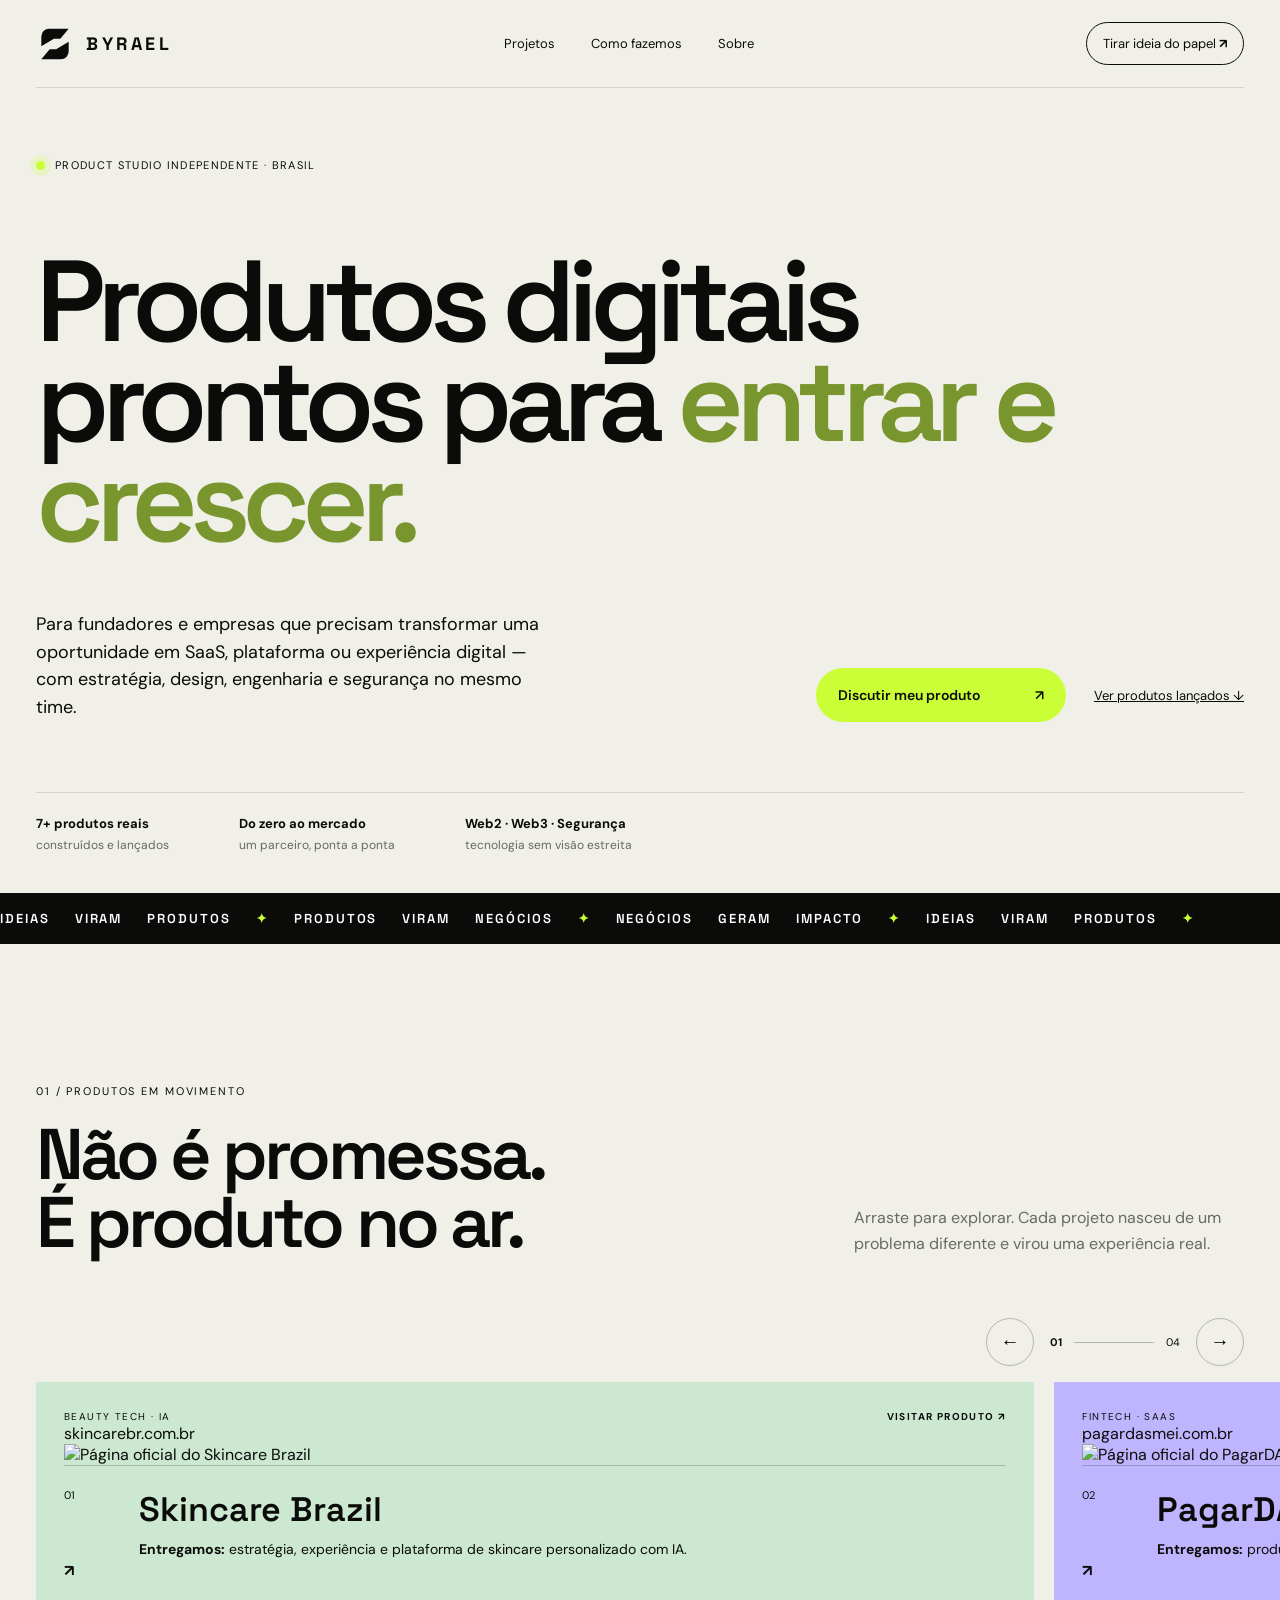
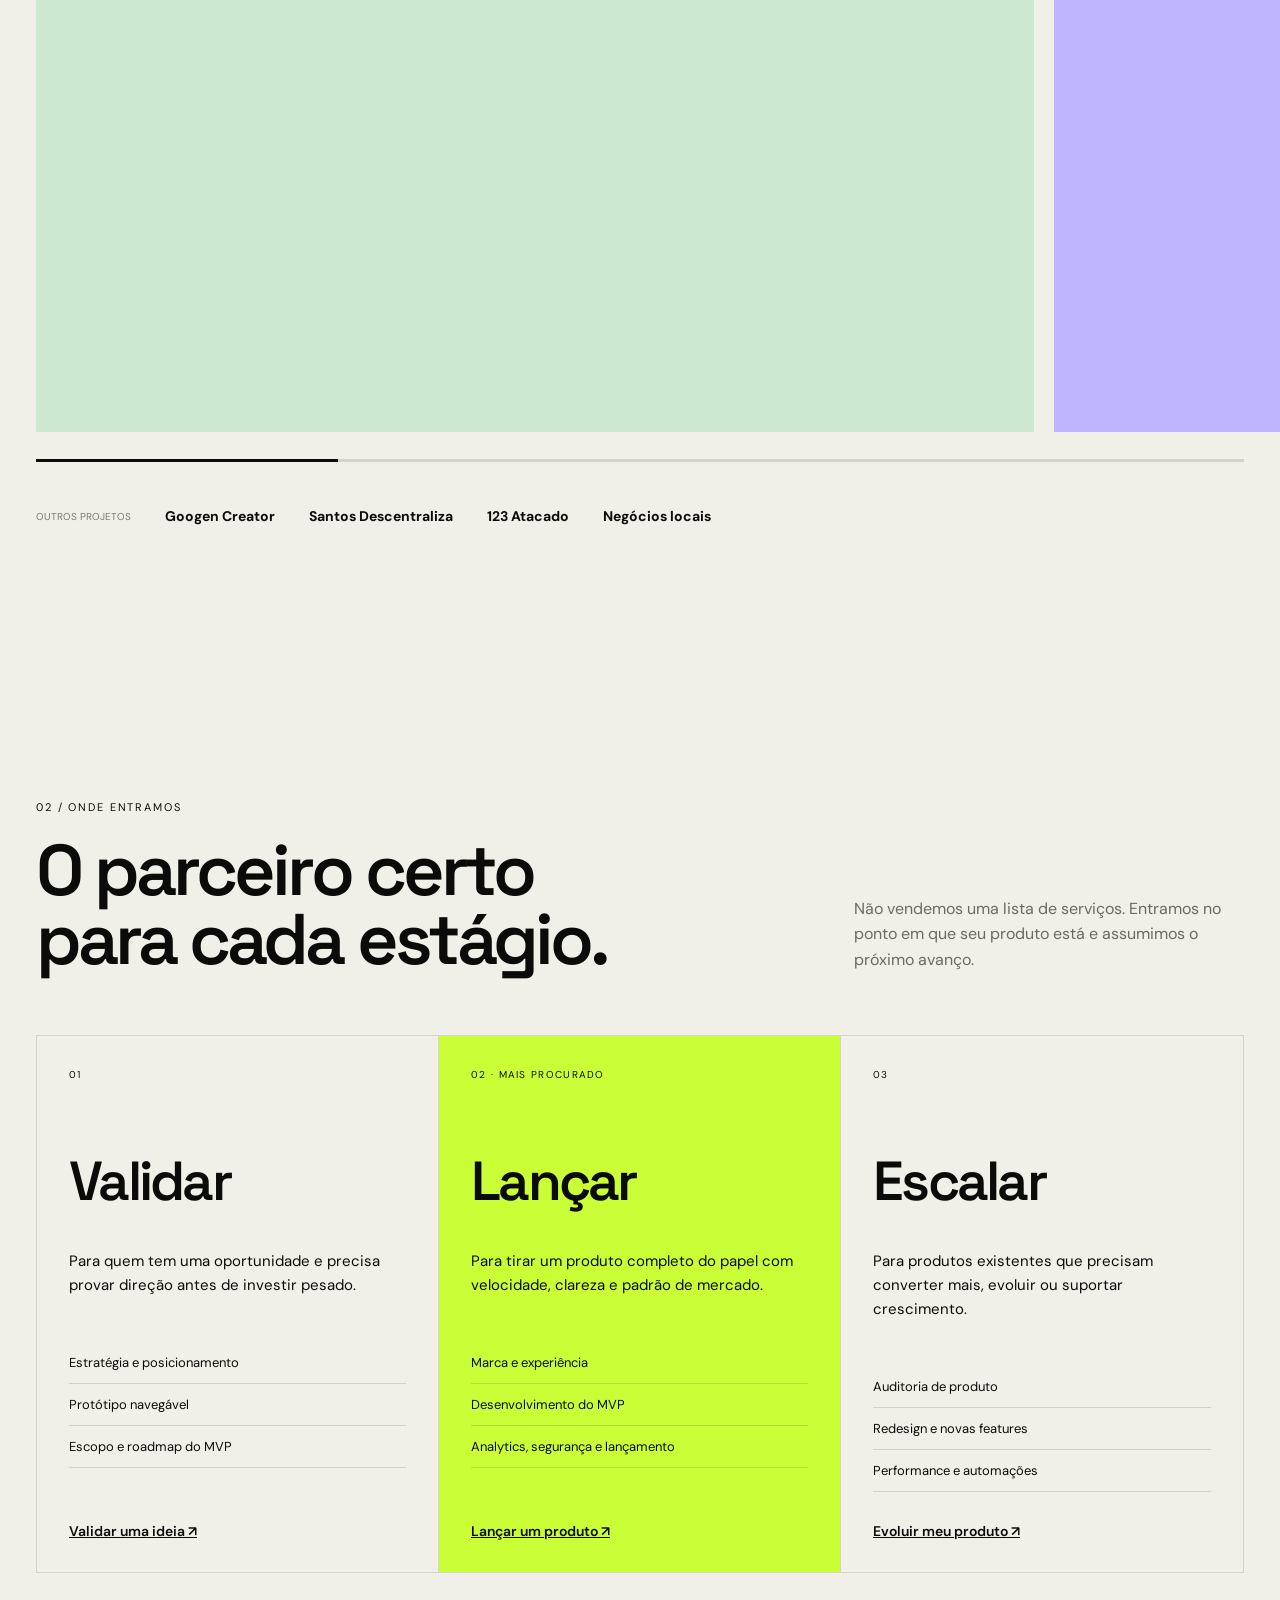
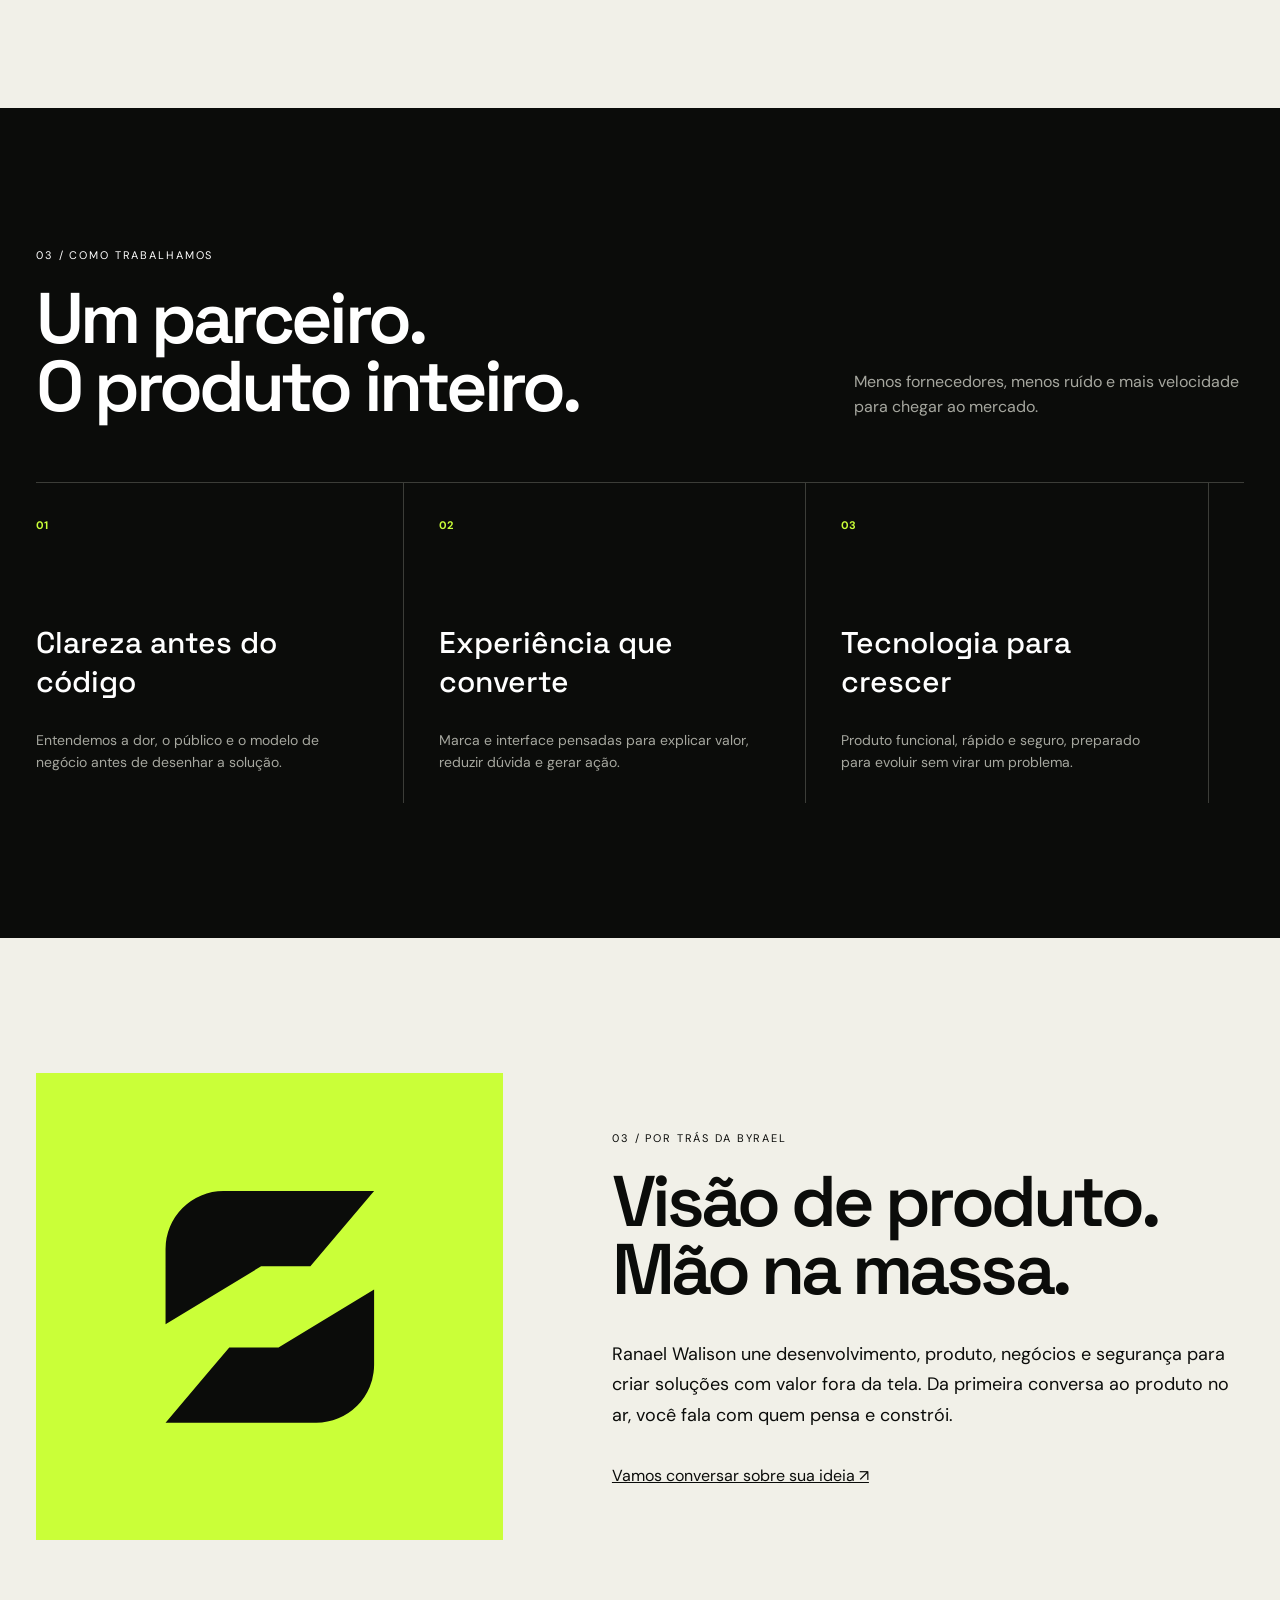
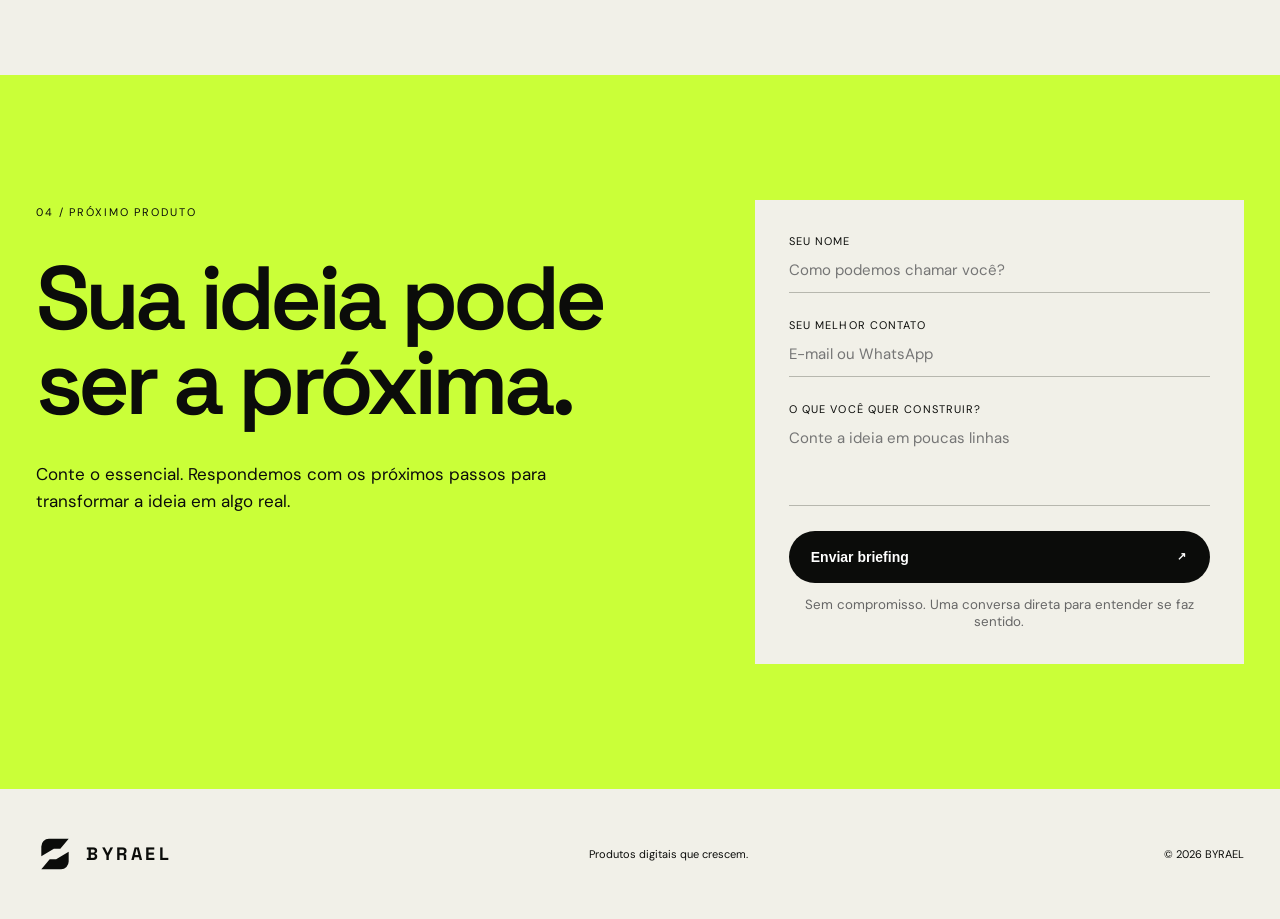
==== index.html @ 0fb31372 "Use real product visuals in index.html" ====
<!doctype html><html lang="pt-BR"><head><meta charset="utf-8"><meta name="viewport" content="width=device-width,initial-scale=1"><meta name="description" content="BYRAEL transforma ideias em SaaS, plataformas e produtos digitais seguros que crescem."><title>BYRAEL — Produtos digitais que crescem</title><link rel="preconnect" href="https://fonts.googleapis.com"><link rel="preconnect" href="https://fonts.gstatic.com" crossorigin><link href="https://fonts.googleapis.com/css2?family=DM+Sans:wght@400;500;600&family=Space+Grotesk:wght@500;600;700&display=swap" rel="stylesheet"><link rel="stylesheet" href="styles.css"></head><body>
<header class="nav shell"><a class="brand" href="#top" aria-label="BYRAEL, início"><svg viewBox="0 0 100 100"><path d="M14 56V30A20 20 0 0 1 34 10h52L64 36H47z"/><path d="M86 44v26a20 20 0 0 1-20 20H14l22-26h17z"/></svg><span>BYRAEL</span></a><nav><a href="#projetos">Projetos</a><a href="#processo">Como fazemos</a><a href="#sobre">Sobre</a></nav><a class="nav-cta" href="#contato">Tirar ideia do papel <b>↗</b></a><button class="menu" aria-label="Abrir menu">Menu</button></header>
<main id="top">
<section class="hero shell"><div class="status"><i></i> Product studio independente · Brasil</div><h1>Produtos digitais prontos para <em>entrar e crescer.</em></h1><div class="hero-bottom"><p>Para fundadores e empresas que precisam transformar uma oportunidade em SaaS, plataforma ou experiência digital — com estratégia, design, engenharia e segurança no mesmo time.</p><div class="hero-actions"><a class="button acid" href="#contato">Discutir meu produto <span>↗</span></a><a class="text-link" href="#projetos">Ver produtos lançados ↓</a></div></div><div class="proof"><span><b>7+ produtos reais</b> construídos e lançados</span><span><b>Do zero ao mercado</b> um parceiro, ponta a ponta</span><span><b>Web2 · Web3 · Segurança</b> tecnologia sem visão estreita</span></div></section>
<div class="ticker"><div>IDEIAS VIRAM PRODUTOS <b>✦</b> PRODUTOS VIRAM NEGÓCIOS <b>✦</b> NEGÓCIOS GERAM IMPACTO <b>✦</b> IDEIAS VIRAM PRODUTOS <b>✦</b></div></div>
<section id="projetos" class="projects section"><div class="shell section-head"><div><span>01 / Produtos em movimento</span><h2>Não é promessa.<br>É produto no ar.</h2></div><p>Arraste para explorar. Cada projeto nasceu de um problema diferente e virou uma experiência real.</p></div><div class="carousel-wrap"><div class="carousel-controls shell"><button class="prev" aria-label="Projeto anterior">←</button><div class="counter"><b>01</b><i></i><span>04</span></div><button class="next" aria-label="Próximo projeto">→</button></div><div class="carousel">
<a class="project skin real-case" href="https://skincarebr.com.br/" target="_blank" rel="noreferrer"><div class="project-meta"><span>Beauty tech · IA</span><b>Visitar produto ↗</b></div><div class="browser-shot"><div class="browser-bar"><i></i><i></i><i></i><span>skincarebr.com.br</span></div><img src="https://image.thum.io/get/width/1400/crop/850/noanimate/https://skincarebr.com.br/" alt="Página oficial do Skincare Brazil"></div><div class="project-copy"><span>01</span><div><h3>Skincare Brazil</h3><p><b>Entregamos:</b> estratégia, experiência e plataforma de skincare personalizado com IA.</p></div><strong class="case-arrow">↗</strong></div></a>
<a class="project das real-case" href="https://pagardasmei.com.br/" target="_blank" rel="noreferrer"><div class="project-meta"><span>Fintech · SaaS</span><b>Visitar produto ↗</b></div><div class="browser-shot"><div class="browser-bar"><i></i><i></i><i></i><span>pagardasmei.com.br</span></div><img src="https://image.thum.io/get/width/1400/crop/850/noanimate/https://pagardasmei.com.br/" alt="Página oficial do PagarDASMEI"></div><div class="project-copy"><span>02</span><div><h3>PagarDASMEI</h3><p><b>Entregamos:</b> produto SaaS, experiência e automação para simplificar a rotina do MEI.</p></div><strong class="case-arrow">↗</strong></div></a>
<a class="project satoshi real-case" href="https://satoshiworld.vercel.app/" target="_blank" rel="noreferrer"><div class="project-meta"><span>Web3 · Experiência</span><b>Visitar produto ↗</b></div><div class="browser-shot"><div class="browser-bar"><i></i><i></i><i></i><span>satoshiworld.vercel.app</span></div><img src="https://image.thum.io/get/width/1400/crop/850/noanimate/https://satoshiworld.vercel.app/" alt="Página oficial do Satoshi World"></div><div class="project-copy"><span>03</span><div><h3>Satoshi World</h3><p><b>Entregamos:</b> conceito, interface e experiência para educação e cultura descentralizada.</p></div><strong class="case-arrow">↗</strong></div></a>
<article class="project social"><div class="project-meta"><span>Impacto social · Plataforma</span><b>Em evolução</b></div><div class="project-visual"><div class="heart">♥</div><strong>ADOTE<br>UM VÔ</strong></div><div class="project-copy"><span>04</span><div><h3>Adote um Vô</h3><p>Tecnologia desenhada para aproximar gerações e transformar conexão em cuidado.</p></div></div></article>
</div><div class="progress"><i></i></div></div><div class="project-strip shell"><span>Outros projetos</span><b>Googen Creator</b><b>Santos Descentraliza</b><b>123 Atacado</b><b>Negócios locais</b></div></section>
<section class="engagements shell section"><div class="section-head"><div><span>02 / Onde entramos</span><h2>O parceiro certo<br>para cada estágio.</h2></div><p>Não vendemos uma lista de serviços. Entramos no ponto em que seu produto está e assumimos o próximo avanço.</p></div><div class="engagement-grid"><article><span>01</span><h3>Validar</h3><p>Para quem tem uma oportunidade e precisa provar direção antes de investir pesado.</p><ul><li>Estratégia e posicionamento</li><li>Protótipo navegável</li><li>Escopo e roadmap do MVP</li></ul><a href="#contato">Validar uma ideia ↗</a></article><article class="featured"><span>02 · Mais procurado</span><h3>Lançar</h3><p>Para tirar um produto completo do papel com velocidade, clareza e padrão de mercado.</p><ul><li>Marca e experiência</li><li>Desenvolvimento do MVP</li><li>Analytics, segurança e lançamento</li></ul><a href="#contato">Lançar um produto ↗</a></article><article><span>03</span><h3>Escalar</h3><p>Para produtos existentes que precisam converter mais, evoluir ou suportar crescimento.</p><ul><li>Auditoria de produto</li><li>Redesign e novas features</li><li>Performance e automações</li></ul><a href="#contato">Evoluir meu produto ↗</a></article></div></section><section id="processo" class="process section"><div class="shell"><div class="section-head inverse"><div><span>03 / Como trabalhamos</span><h2>Um parceiro.<br>O produto inteiro.</h2></div><p>Menos fornecedores, menos ruído e mais velocidade para chegar ao mercado.</p></div><div class="process-grid"><article><b>01</b><h3>Clareza antes do código</h3><p>Entendemos a dor, o público e o modelo de negócio antes de desenhar a solução.</p></article><article><b>02</b><h3>Experiência que converte</h3><p>Marca e interface pensadas para explicar valor, reduzir dúvida e gerar ação.</p></article><article><b>03</b><h3>Tecnologia para crescer</h3><p>Produto funcional, rápido e seguro, preparado para evoluir sem virar um problema.</p></article></div></div></section>
<section id="sobre" class="about shell section"><div class="about-symbol"><svg viewBox="0 0 100 100"><path d="M14 56V30A20 20 0 0 1 34 10h52L64 36H47z"/><path d="M86 44v26a20 20 0 0 1-20 20H14l22-26h17z"/></svg></div><div><span>03 / Por trás da BYRAEL</span><h2>Visão de produto.<br>Mão na massa.</h2><p>Ranael Walison une desenvolvimento, produto, negócios e segurança para criar soluções com valor fora da tela. Da primeira conversa ao produto no ar, você fala com quem pensa e constrói.</p><a href="#contato">Vamos conversar sobre sua ideia ↗</a></div></section>
<section id="contato" class="contact"><div class="shell contact-grid"><div><span>04 / Próximo produto</span><h2>Sua ideia pode ser a próxima.</h2><p>Conte o essencial. Respondemos com os próximos passos para transformar a ideia em algo real.</p></div><form id="lead-form"><label>Seu nome<input name="name" required placeholder="Como podemos chamar você?"></label><label>Seu melhor contato<input name="contact" required placeholder="E-mail ou WhatsApp"></label><label>O que você quer construir?<textarea name="idea" required placeholder="Conte a ideia em poucas linhas"></textarea></label><button class="button dark" type="submit">Enviar briefing <span>↗</span></button><small>Sem compromisso. Uma conversa direta para entender se faz sentido.</small></form></div></section></main>
<footer class="footer shell"><div class="brand"><svg viewBox="0 0 100 100"><path d="M14 56V30A20 20 0 0 1 34 10h52L64 36H47z"/><path d="M86 44v26a20 20 0 0 1-20 20H14l22-26h17z"/></svg><span>BYRAEL</span></div><p>Produtos digitais que crescem.</p><small>© 2026 BYRAEL</small></footer><script src="script.js"></script></body></html>
---- styles.css ----
:root{--black:#0b0c0a;--paper:#f1f0e8;--acid:#caff38;--line:#d5d4cc}*{box-sizing:border-box}html{scroll-behavior:smooth}body{margin:0;background:var(--paper);color:var(--black);font-family:"DM Sans",sans-serif}.shell{width:min(1380px,calc(100% - 72px));margin:auto}.nav{height:88px;display:flex;align-items:center;justify-content:space-between;border-bottom:1px solid var(--line);position:relative;z-index:10}.brand{display:flex;align-items:center;gap:12px;color:inherit;text-decoration:none;font:700 18px "Space Grotesk";letter-spacing:.2em}.brand svg{width:38px;fill:currentColor}.nav nav{display:flex;gap:36px}.nav nav a,.nav-cta{color:inherit;text-decoration:none;font-size:13px}.nav-cta{padding:12px 16px;border:1px solid;border-radius:100px}.menu{display:none;background:none;border:0}.hero{padding:70px 0 40px;min-height:760px}.status{font-size:11px;letter-spacing:.12em;text-transform:uppercase;display:flex;align-items:center;gap:10px}.status i{width:9px;height:9px;background:var(--acid);border-radius:50%;box-shadow:0 0 0 6px #caff3833}.hero h1{font:600 clamp(62px,9vw,144px)/.87 "Space Grotesk";letter-spacing:-.07em;margin:80px 0 58px;max-width:1280px}.hero h1 em{font-style:normal;color:#78962d}.hero-bottom{display:flex;justify-content:space-between;align-items:flex-end}.hero-bottom>p{font-size:18px;line-height:1.55;max-width:530px;margin:0}.hero-actions{display:flex;align-items:center;gap:28px}.button{border:0;text-decoration:none;display:flex;align-items:center;justify-content:space-between;gap:55px;padding:18px 22px;border-radius:100px;font-weight:600;font-size:14px;cursor:pointer}.button.acid{background:var(--acid);color:var(--black)}.button.dark{background:var(--black);color:white;width:100%}.text-link{color:inherit;font-size:13px}.proof{margin-top:70px;padding-top:22px;border-top:1px solid var(--line);display:flex;gap:70px}.proof span{font-size:12px;color:#676961}.proof b{color:var(--black);display:block;margin-bottom:5px;font-size:13px}.ticker{overflow:hidden;background:var(--black);color:white;white-space:nowrap;padding:17px 0}.ticker div{font:600 13px "Space Grotesk";letter-spacing:.15em;word-spacing:20px;animation:move 22s linear infinite}.ticker b{color:var(--acid)}@keyframes move{to{transform:translateX(-50%)}}.section{padding:135px 0}.section-head{display:flex;justify-content:space-between;align-items:flex-end;margin-bottom:62px}.section-head span,.about>div>span,.contact span{font-size:11px;text-transform:uppercase;letter-spacing:.17em}.section-head h2,.about h2,.contact h2{font:600 clamp(44px,5.6vw,82px)/.95 "Space Grotesk";letter-spacing:-.055em;margin:20px 0 0}.section-head>p{max-width:390px;color:#686a63;line-height:1.6;margin:0}.carousel-wrap{overflow:hidden}.carousel-controls{display:flex;justify-content:flex-end;align-items:center;gap:16px;margin-bottom:16px}.carousel-controls button{width:48px;height:48px;border:1px solid #b6b7ae;background:transparent;border-radius:50%;font-size:19px;cursor:pointer}.counter{display:flex;align-items:center;gap:12px;font-size:11px}.counter i{width:80px;height:1px;background:#b6b7ae}.carousel{display:flex;gap:20px;overflow-x:auto;scroll-snap-type:x mandatory;padding:0 max(36px,calc((100vw - 1380px)/2)) 22px;cursor:grab;scrollbar-width:none}.carousel::-webkit-scrollbar{display:none}.carousel.grabbing{cursor:grabbing}.project{min-width:min(1030px,78vw);height:650px;padding:28px;color:var(--black);text-decoration:none;display:flex;flex-direction:column;scroll-snap-align:center;overflow:hidden}.project-meta{display:flex;justify-content:space-between;font-size:10px;text-transform:uppercase;letter-spacing:.14em}.project-visual{position:relative;flex:1;display:flex;justify-content:center;align-items:center}.project-copy{display:grid;grid-template-columns:75px 1fr;border-top:1px solid #0003;padding-top:22px}.project-copy>span{font-size:11px}.project-copy h3{font:600 34px "Space Grotesk";margin:0 0 8px}.project-copy p{max-width:570px;margin:0;line-height:1.5;font-size:14px}.skin{background:#cce8d0}.skin-brand{position:relative;z-index:2}.skin-brand i{font-style:normal;font-size:30px}.skin-brand strong{display:block;font:600 clamp(55px,7vw,100px)/.8 "Space Grotesk";letter-spacing:-.08em}.skin-brand small{display:block;margin-top:28px}.skin-orb{position:absolute;width:330px;height:330px;border-radius:50%;right:11%;background:radial-gradient(circle at 35% 30%,#fff,#86b995);box-shadow:0 30px 80px #356c4955}.das{background:#bfb5ff}.das .project-visual{gap:9%}.das img{width:min(390px,40%);height:auto}.phone{width:260px;height:350px;background:#f7f5ee;border:6px solid #171717;border-radius:38px;padding:45px 25px;transform:rotate(6deg);box-shadow:18px 20px 0 #1919192b}.phone small,.phone strong{display:block}.phone strong{font:600 25px "Space Grotesk";margin:35px 0}.phone span{display:block;padding:13px;background:var(--black);color:white;border-radius:20px;text-align:center;font-size:12px}.satoshi{background:#f4a53e}.satoshi .project-visual{gap:55px}.satoshi .project-visual>strong,.social .project-visual>strong{font:700 clamp(55px,7vw,105px)/.78 "Space Grotesk";letter-spacing:-.08em}.coin{width:210px;height:210px;border:5px solid;border-radius:50%;display:grid;place-items:center;font:600 105px "Space Grotesk";transform:rotate(-12deg);box-shadow:18px 18px 0 #000}.social{background:#eee2d0}.social .project-visual{gap:50px}.heart{font-size:150px;color:#e85647;transform:rotate(-10deg)}.progress{height:3px;background:#d4d3cb;margin:5px auto 0;width:min(1380px,calc(100% - 72px))}.progress i{display:block;width:25%;height:100%;background:var(--black);transition:.25s}.project-strip{margin-top:45px;display:flex;align-items:center;gap:34px;overflow:auto;white-space:nowrap}.project-strip span{font-size:10px;text-transform:uppercase;color:#777}.project-strip b{font-size:14px}.process{background:var(--black);color:white}.inverse>p{color:#a6a79f}.process-grid{display:grid;grid-template-columns:repeat(3,1fr);border-top:1px solid #3c3d38}.process-grid article{padding:35px 35px 15px 0;min-height:320px;border-right:1px solid #3c3d38;margin-right:35px;display:flex;flex-direction:column}.process-grid b{font-size:11px;color:var(--acid)}.process-grid h3{font:500 30px "Space Grotesk";margin:auto 0 15px}.process-grid p{color:#a6a79f;line-height:1.55;font-size:14px}.about{display:grid;grid-template-columns:.85fr 1.15fr;gap:9%;align-items:center}.about-symbol{aspect-ratio:1;background:var(--acid);display:grid;place-items:center}.about-symbol svg{width:62%;fill:var(--black)}.about p{font-size:18px;line-height:1.7;max-width:690px;margin:35px 0}.about a{color:inherit}.contact{background:var(--acid);padding:125px 0}.contact-grid{display:grid;grid-template-columns:1.1fr .9fr;gap:10%}.contact h2{font-size:clamp(56px,7vw,105px);margin:35px 0}.contact p{max-width:550px;font-size:17px;line-height:1.6}.contact form{background:var(--paper);padding:34px}.contact label{font-size:11px;text-transform:uppercase;letter-spacing:.1em;display:block;margin-bottom:25px}.contact input,.contact textarea{display:block;width:100%;border:0;border-bottom:1px solid #b7b7ae;background:transparent;padding:12px 0;font:15px "DM Sans";outline:none}.contact textarea{height:90px;resize:none}.contact small{display:block;margin-top:13px;color:#666;text-align:center}.footer{min-height:130px;display:flex;justify-content:space-between;align-items:center}.footer p,.footer small{font-size:11px}.reveal{opacity:0;transform:translateY(25px);transition:.65s}.reveal.visible{opacity:1;transform:none}
@media(max-width:800px){.shell{width:calc(100% - 36px)}.nav{height:74px}.nav nav,.nav-cta{display:none}.menu{display:block}.nav.open nav{display:flex;position:absolute;top:74px;left:-18px;right:-18px;background:var(--paper);padding:25px;flex-direction:column}.hero{padding-top:48px;min-height:700px}.hero h1{font-size:56px;margin:65px 0 45px}.hero-bottom{display:block}.hero-actions{align-items:flex-start;flex-direction:column;margin-top:30px}.proof{gap:25px;overflow:auto}.proof span{min-width:130px}.section{padding:90px 0}.section-head{display:block}.section-head>p{margin-top:25px}.carousel-controls{justify-content:space-between}.project{min-width:88vw;height:560px;padding:20px}.project-copy{grid-template-columns:38px 1fr}.project-copy h3{font-size:26px}.skin-orb{width:210px;height:210px;right:-10%}.das .project-visual{flex-direction:column;gap:22px}.das img{width:230px}.phone{display:none}.satoshi .project-visual,.social .project-visual{gap:18px}.coin{width:120px;height:120px;font-size:60px;box-shadow:9px 9px 0 #000}.heart{font-size:80px}.progress{width:calc(100% - 36px)}.process-grid{grid-template-columns:1fr}.process-grid article{min-height:230px;border-right:0;border-bottom:1px solid #3c3d38;margin:0}.about,.contact-grid{grid-template-columns:1fr}.about-symbol{margin-bottom:50px}.contact-grid{gap:50px}.contact form{padding:24px}.footer{padding:40px 0;align-items:flex-start;flex-direction:column;gap:25px}}
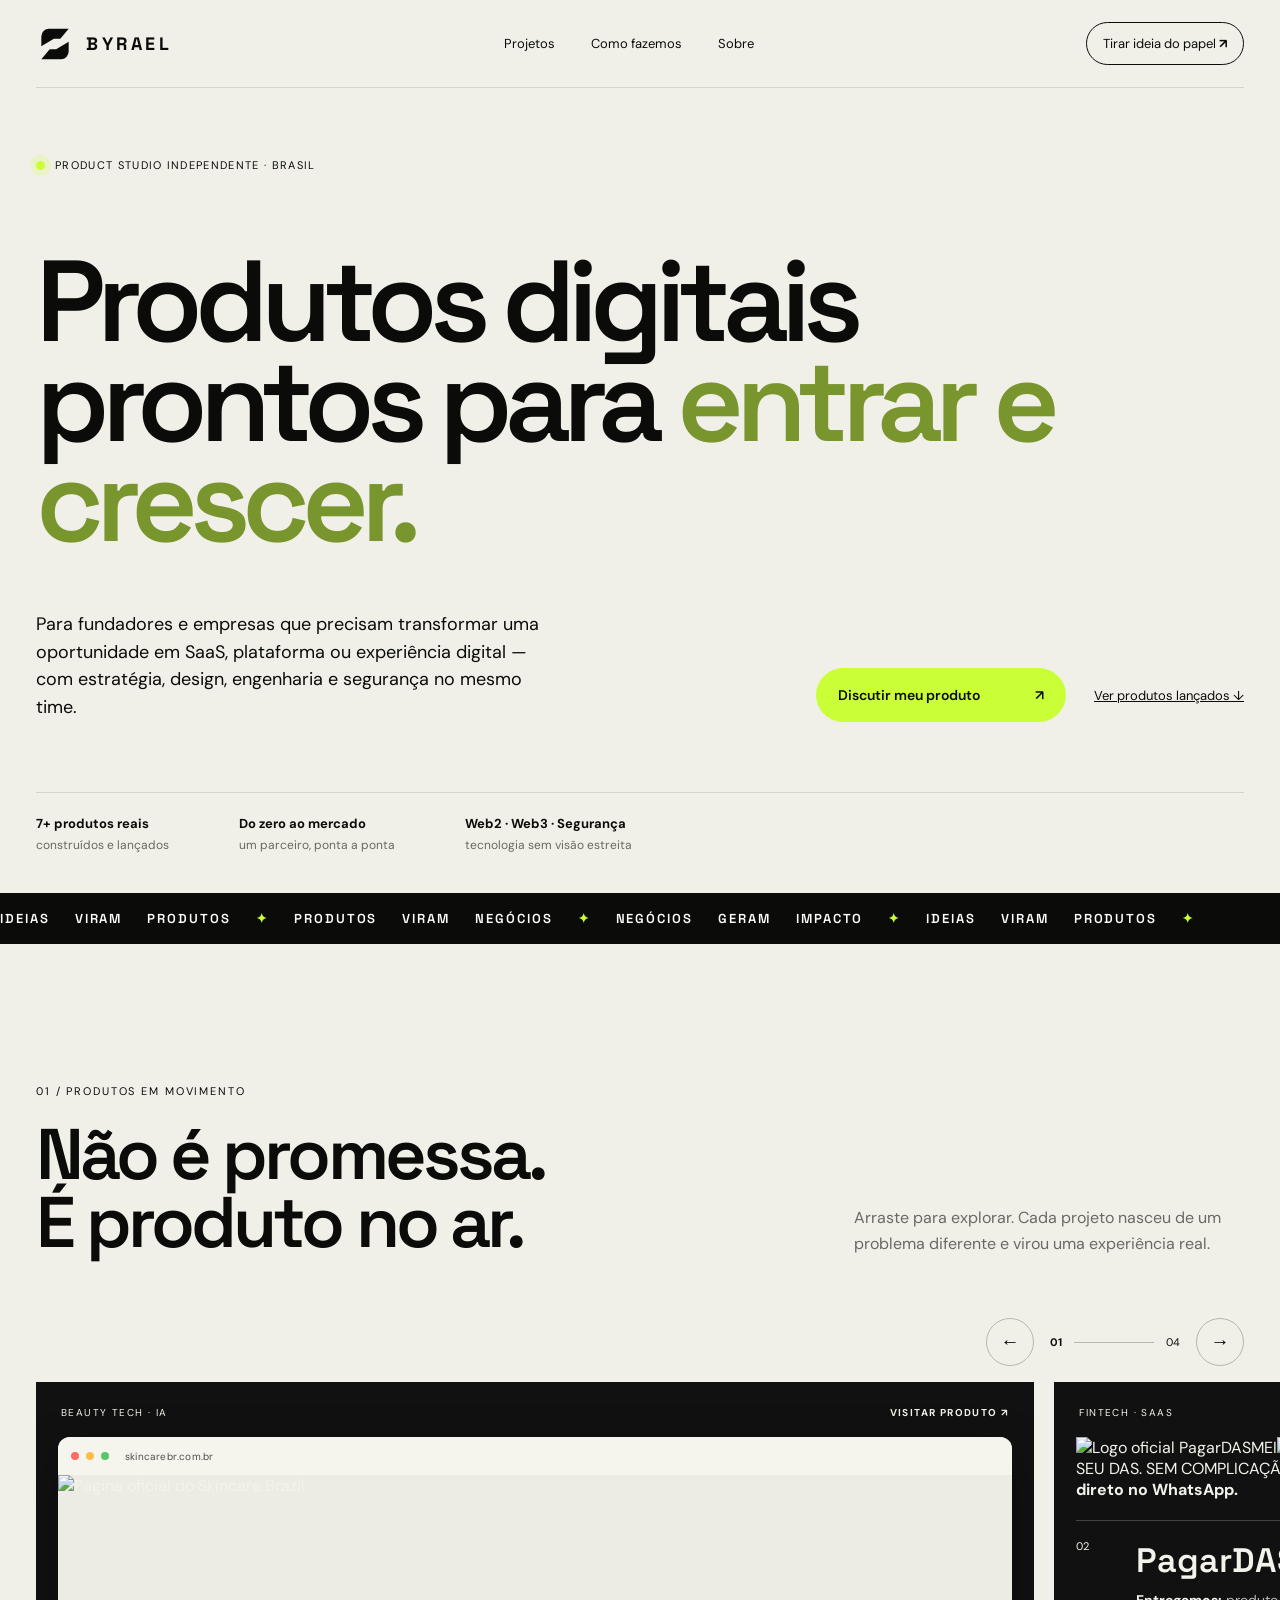
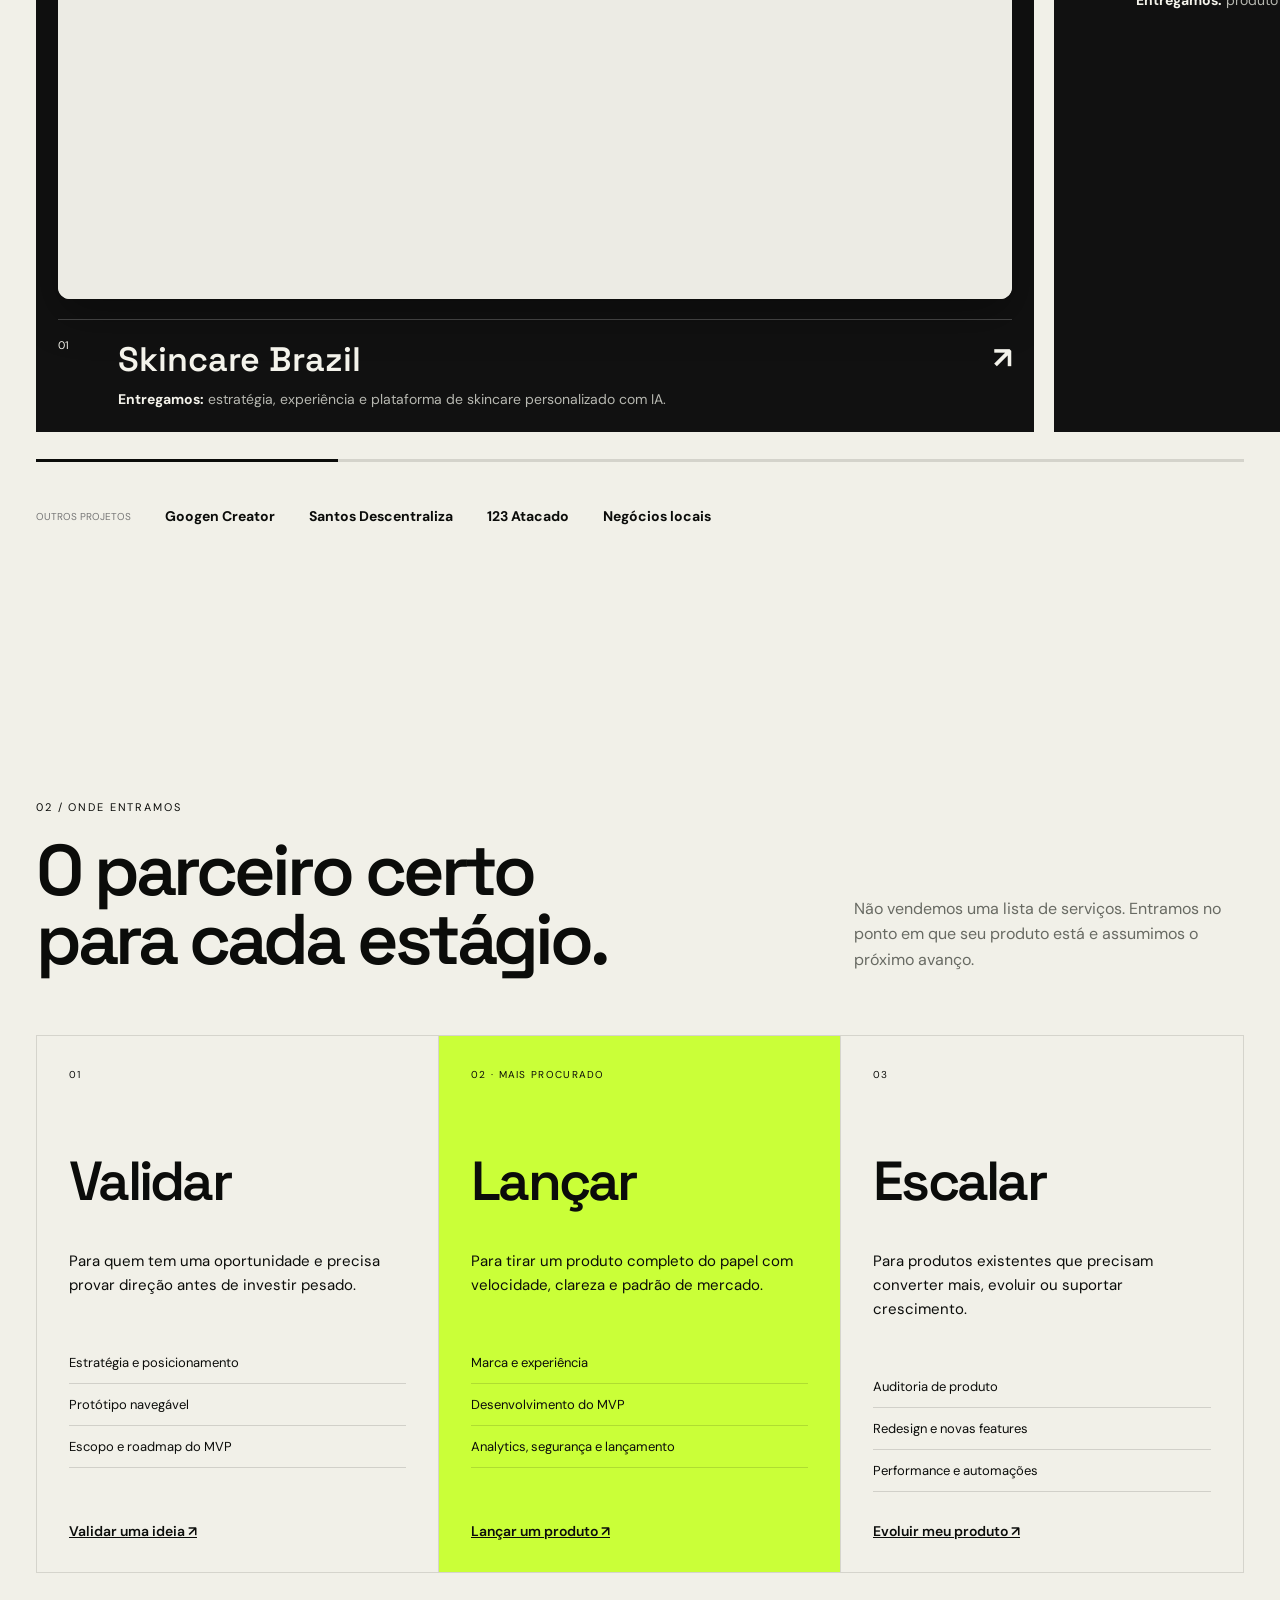
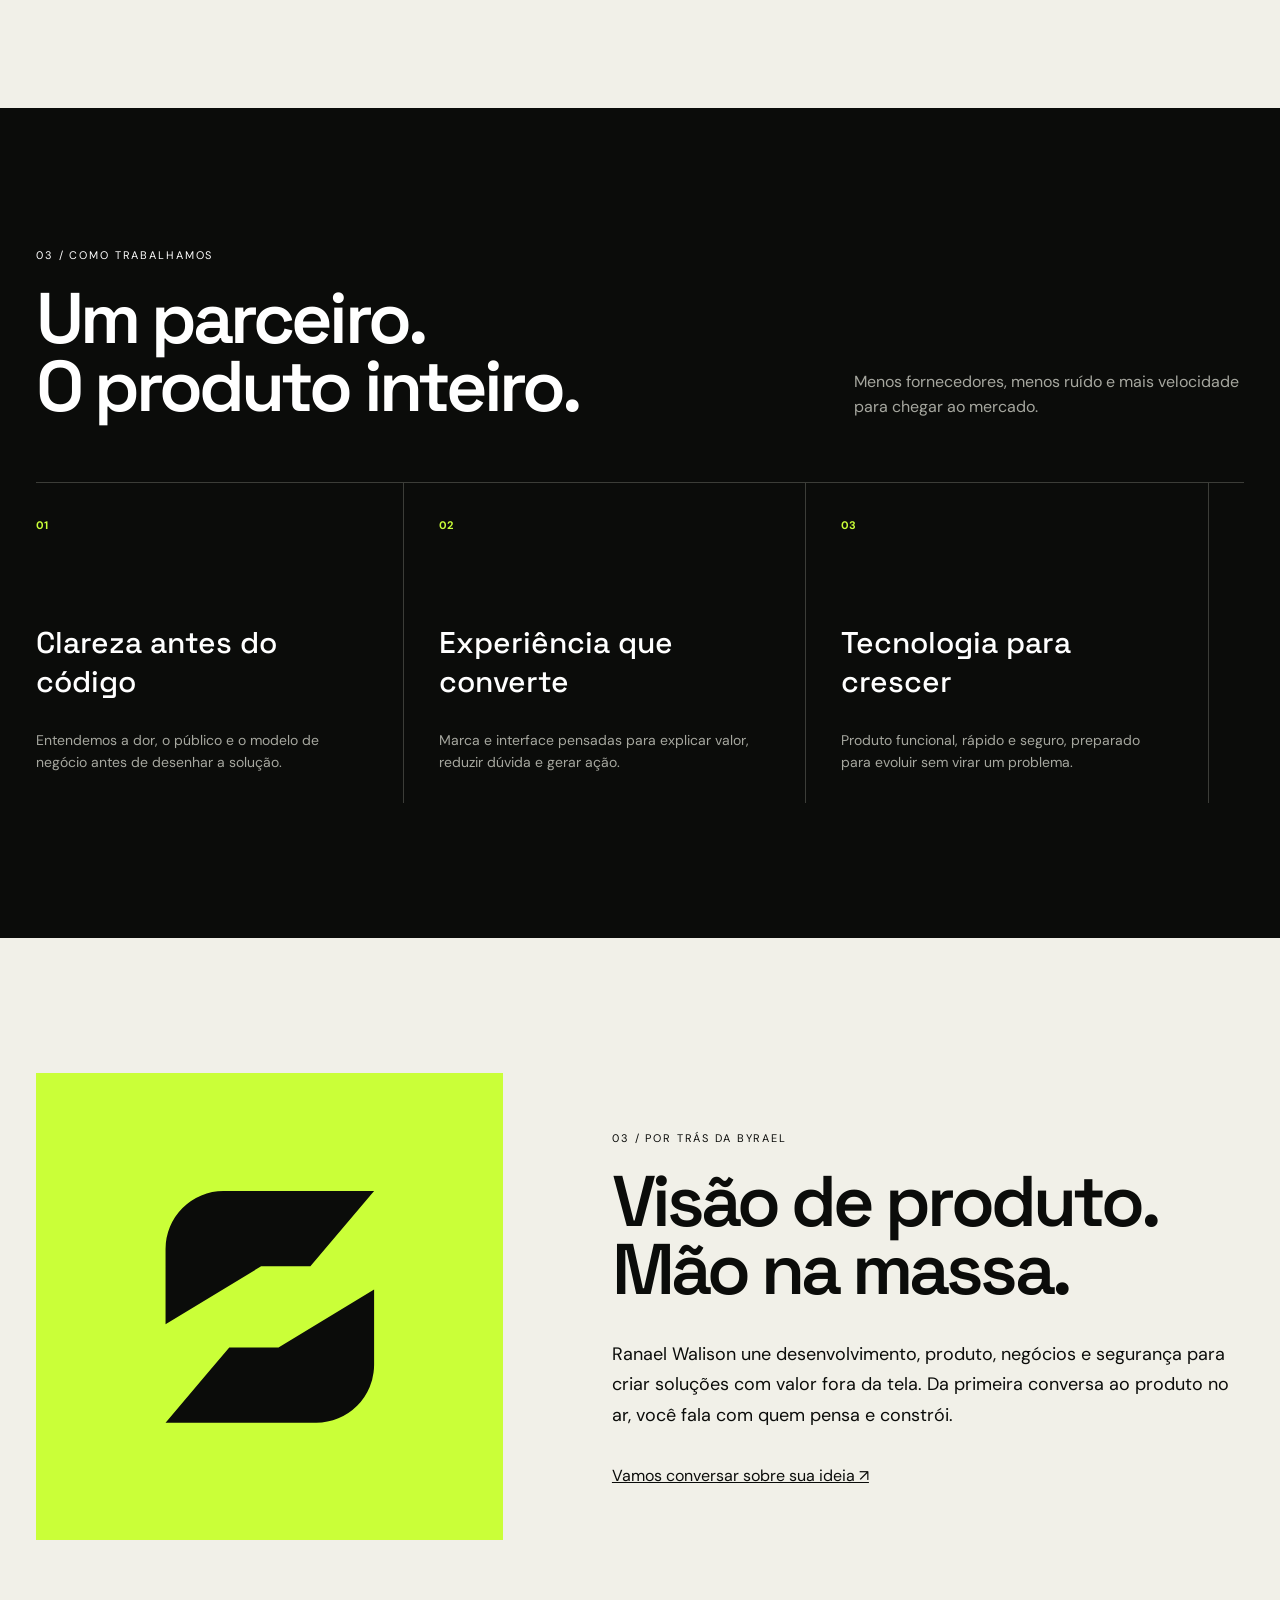
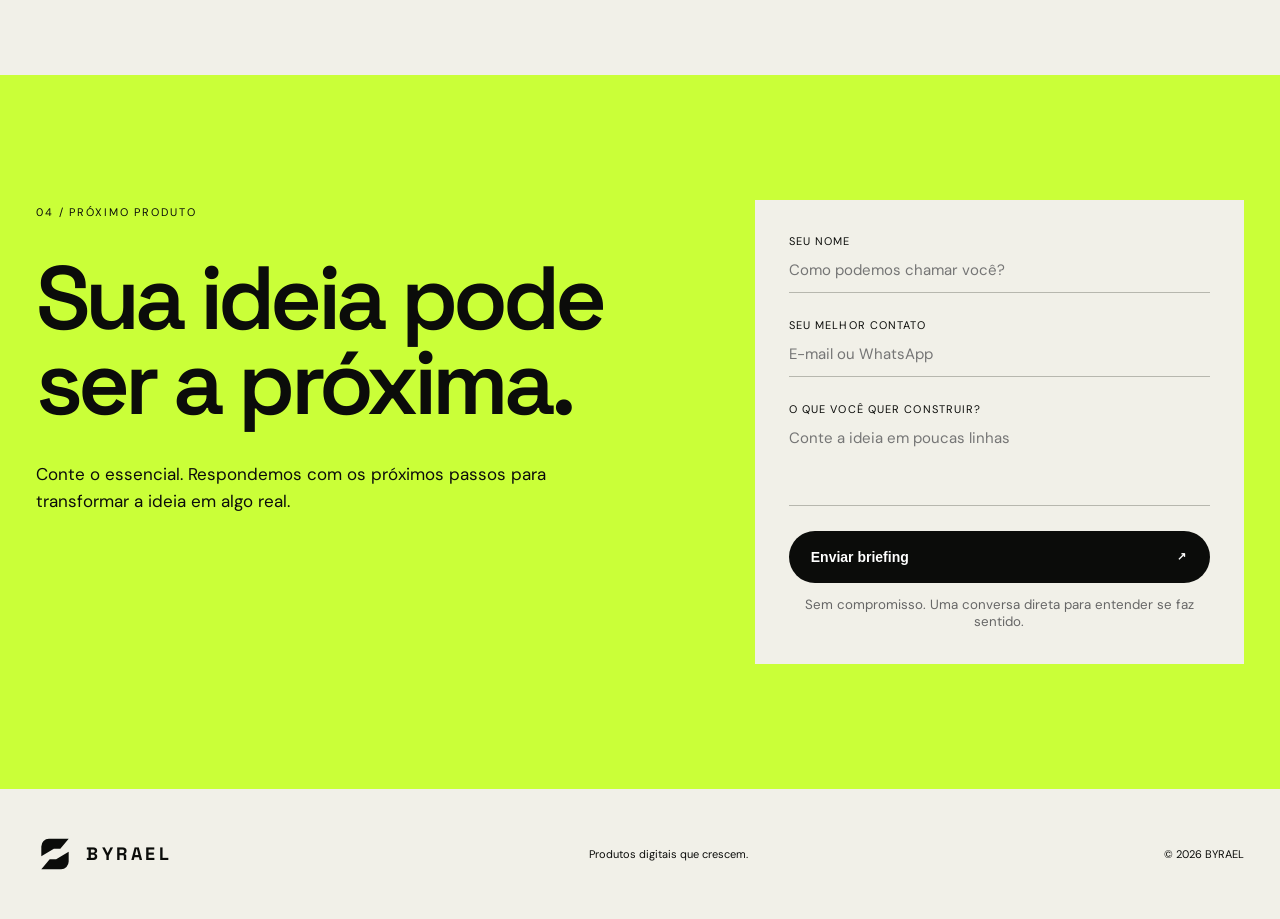
==== commit 03e4bb5b: "Fix official PagarDAS case assets in index.html" ====
--- a/index.html
+++ b/index.html
@@ -5,7 +5,7 @@
 <div class="ticker"><div>IDEIAS VIRAM PRODUTOS <b>✦</b> PRODUTOS VIRAM NEGÓCIOS <b>✦</b> NEGÓCIOS GERAM IMPACTO <b>✦</b> IDEIAS VIRAM PRODUTOS <b>✦</b></div></div>
 <section id="projetos" class="projects section"><div class="shell section-head"><div><span>01 / Produtos em movimento</span><h2>Não é promessa.<br>É produto no ar.</h2></div><p>Arraste para explorar. Cada projeto nasceu de um problema diferente e virou uma experiência real.</p></div><div class="carousel-wrap"><div class="carousel-controls shell"><button class="prev" aria-label="Projeto anterior">←</button><div class="counter"><b>01</b><i></i><span>04</span></div><button class="next" aria-label="Próximo projeto">→</button></div><div class="carousel">
 <a class="project skin real-case" href="https://skincarebr.com.br/" target="_blank" rel="noreferrer"><div class="project-meta"><span>Beauty tech · IA</span><b>Visitar produto ↗</b></div><div class="browser-shot"><div class="browser-bar"><i></i><i></i><i></i><span>skincarebr.com.br</span></div><img src="https://image.thum.io/get/width/1400/crop/850/noanimate/https://skincarebr.com.br/" alt="Página oficial do Skincare Brazil"></div><div class="project-copy"><span>01</span><div><h3>Skincare Brazil</h3><p><b>Entregamos:</b> estratégia, experiência e plataforma de skincare personalizado com IA.</p></div><strong class="case-arrow">↗</strong></div></a>
-<a class="project das real-case" href="https://pagardasmei.com.br/" target="_blank" rel="noreferrer"><div class="project-meta"><span>Fintech · SaaS</span><b>Visitar produto ↗</b></div><div class="browser-shot"><div class="browser-bar"><i></i><i></i><i></i><span>pagardasmei.com.br</span></div><img src="https://image.thum.io/get/width/1400/crop/850/noanimate/https://pagardasmei.com.br/" alt="Página oficial do PagarDASMEI"></div><div class="project-copy"><span>02</span><div><h3>PagarDASMEI</h3><p><b>Entregamos:</b> produto SaaS, experiência e automação para simplificar a rotina do MEI.</p></div><strong class="case-arrow">↗</strong></div></a>
+<a class="project das real-case" href="https://pagardasmei.com.br/" target="_blank" rel="noreferrer"><div class="project-meta"><span>Fintech · SaaS</span><b>Visitar produto ↗</b></div><div class="official-card pagar"><img class="official-logo" src="https://pagardasmei.com.br/logo.png" alt="Logo oficial PagarDASMEI"><img class="official-device" src="https://pagardasmei.com.br/iphone.webp" alt="Aplicativo PagarDASMEI no celular"><div><span>SEU DAS. SEM COMPLICAÇÃO.</span><strong>Lembretes e suporte<br>direto no WhatsApp.</strong></div></div><div class="project-copy"><span>02</span><div><h3>PagarDASMEI</h3><p><b>Entregamos:</b> produto SaaS, experiência e automação para simplificar a rotina do MEI.</p></div><strong class="case-arrow">↗</strong></div></a>
 <a class="project satoshi real-case" href="https://satoshiworld.vercel.app/" target="_blank" rel="noreferrer"><div class="project-meta"><span>Web3 · Experiência</span><b>Visitar produto ↗</b></div><div class="browser-shot"><div class="browser-bar"><i></i><i></i><i></i><span>satoshiworld.vercel.app</span></div><img src="https://image.thum.io/get/width/1400/crop/850/noanimate/https://satoshiworld.vercel.app/" alt="Página oficial do Satoshi World"></div><div class="project-copy"><span>03</span><div><h3>Satoshi World</h3><p><b>Entregamos:</b> conceito, interface e experiência para educação e cultura descentralizada.</p></div><strong class="case-arrow">↗</strong></div></a>
 <article class="project social"><div class="project-meta"><span>Impacto social · Plataforma</span><b>Em evolução</b></div><div class="project-visual"><div class="heart">♥</div><strong>ADOTE<br>UM VÔ</strong></div><div class="project-copy"><span>04</span><div><h3>Adote um Vô</h3><p>Tecnologia desenhada para aproximar gerações e transformar conexão em cuidado.</p></div></div></article>
 </div><div class="progress"><i></i></div></div><div class="project-strip shell"><span>Outros projetos</span><b>Googen Creator</b><b>Santos Descentraliza</b><b>123 Atacado</b><b>Negócios locais</b></div></section>
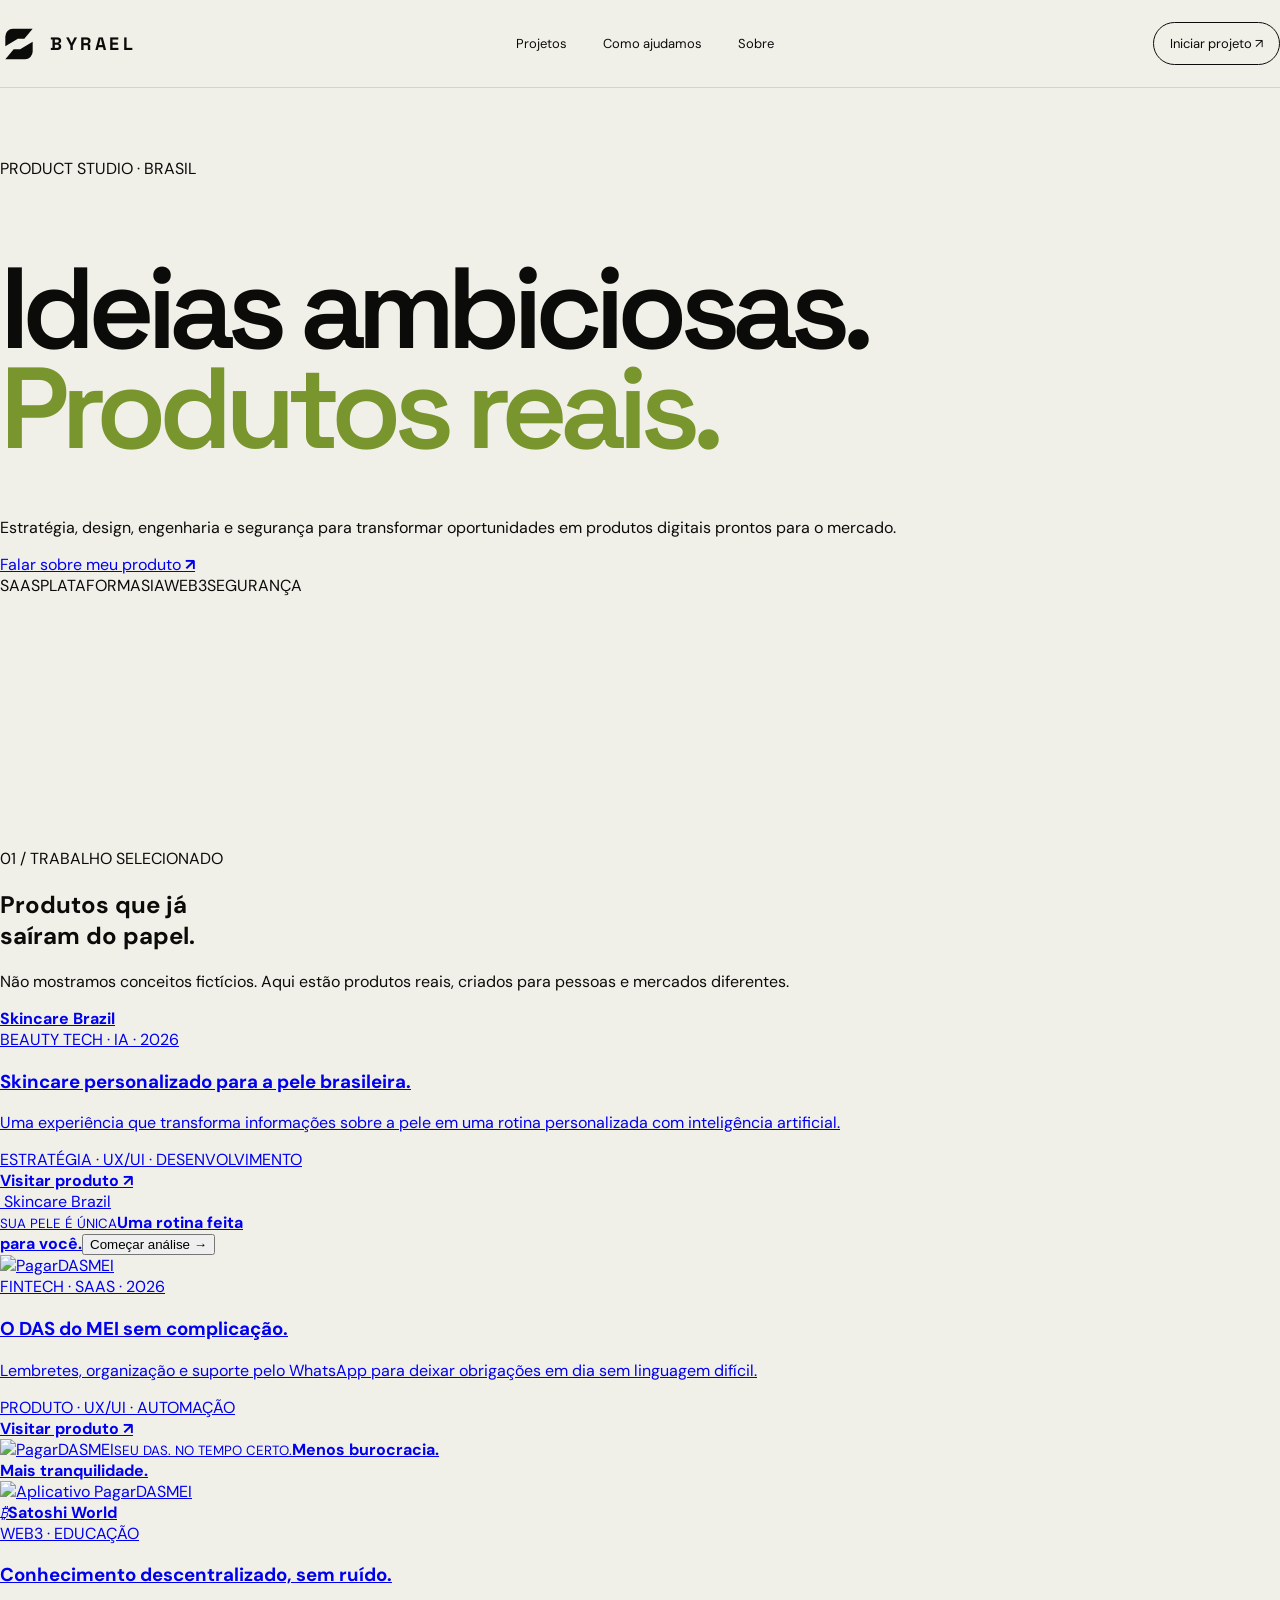
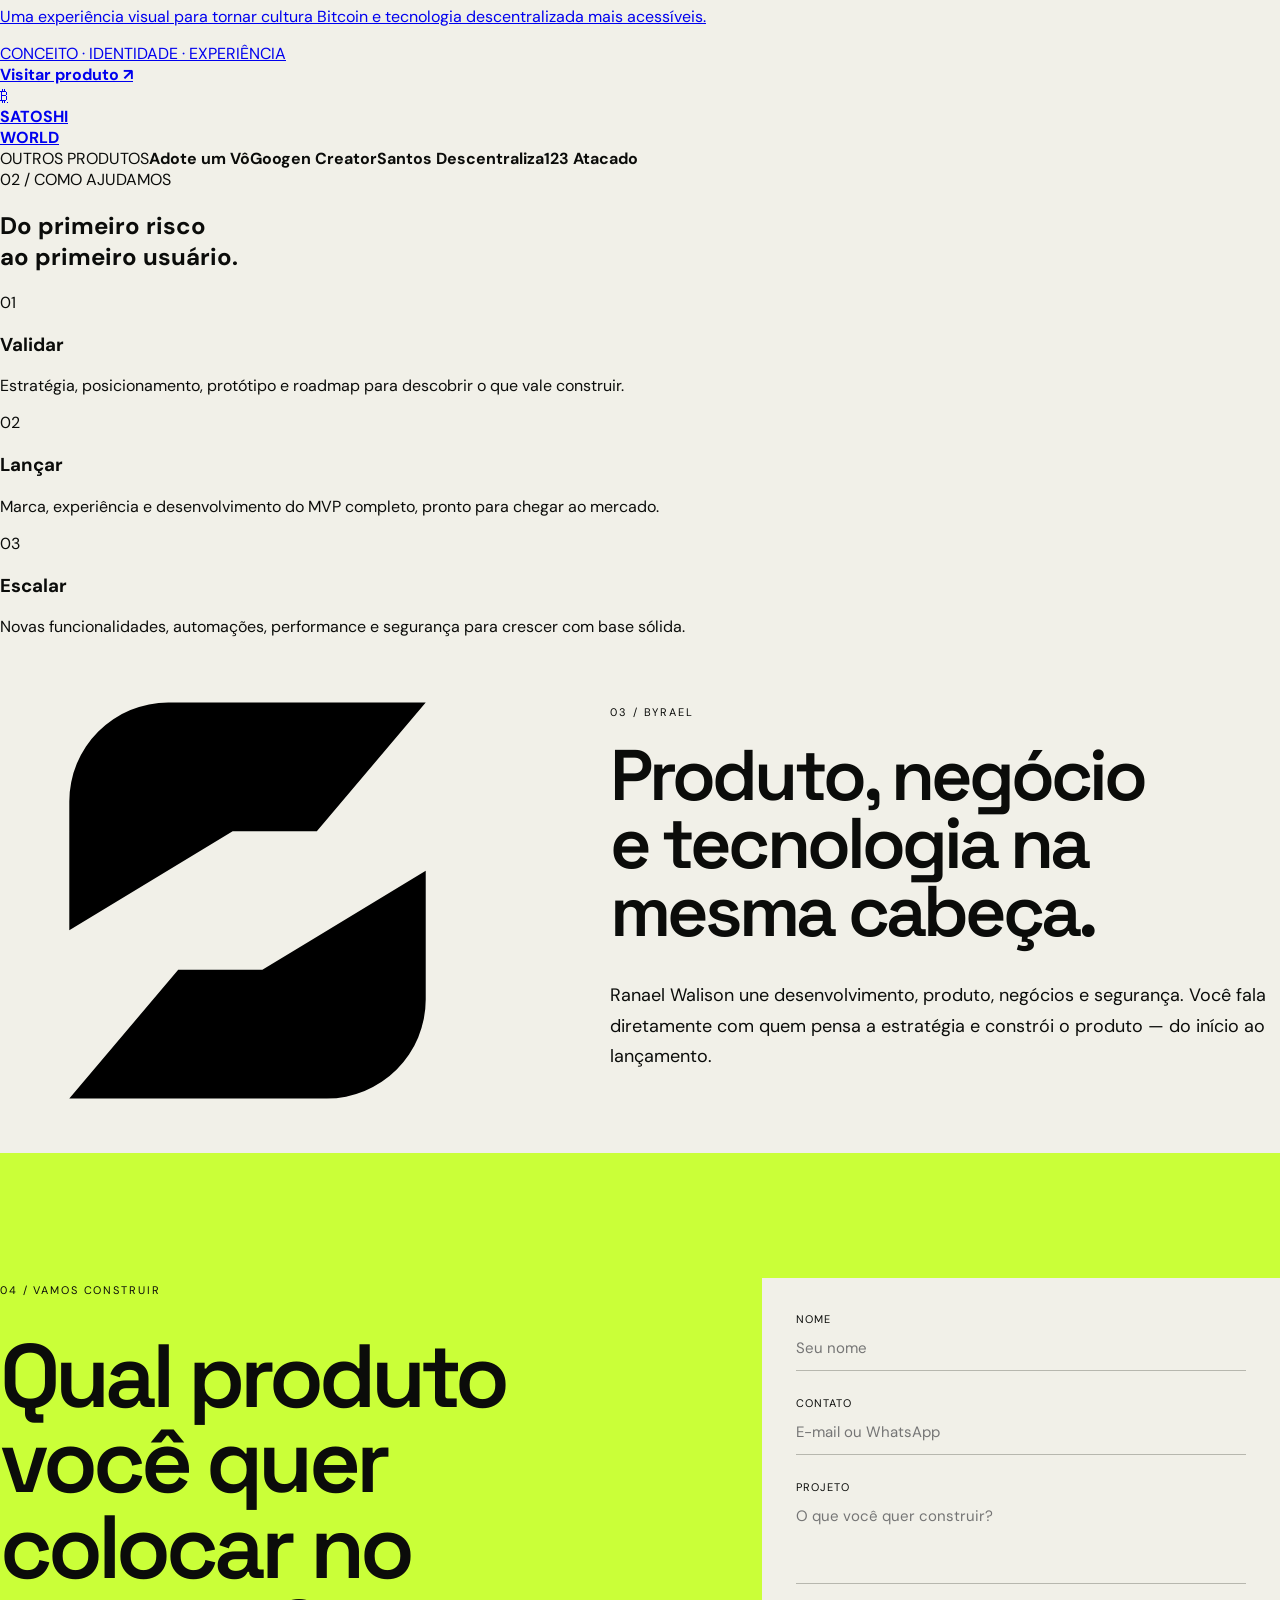
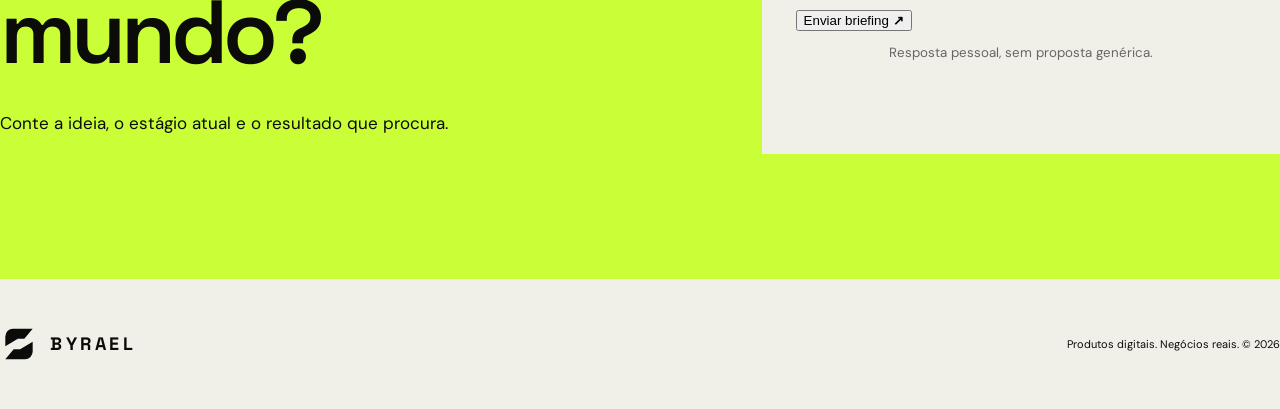
==== commit 3626b24e: "Rebuild BYRAEL portfolio index.html" ====
--- a/index.html
+++ b/index.html
@@ -1,16 +1,15 @@
-<!doctype html><html lang="pt-BR"><head><meta charset="utf-8"><meta name="viewport" content="width=device-width,initial-scale=1"><meta name="description" content="BYRAEL transforma ideias em SaaS, plataformas e produtos digitais seguros que crescem."><title>BYRAEL — Produtos digitais que crescem</title><link rel="preconnect" href="https://fonts.googleapis.com"><link rel="preconnect" href="https://fonts.gstatic.com" crossorigin><link href="https://fonts.googleapis.com/css2?family=DM+Sans:wght@400;500;600&family=Space+Grotesk:wght@500;600;700&display=swap" rel="stylesheet"><link rel="stylesheet" href="styles.css"></head><body>
-<header class="nav shell"><a class="brand" href="#top" aria-label="BYRAEL, início"><svg viewBox="0 0 100 100"><path d="M14 56V30A20 20 0 0 1 34 10h52L64 36H47z"/><path d="M86 44v26a20 20 0 0 1-20 20H14l22-26h17z"/></svg><span>BYRAEL</span></a><nav><a href="#projetos">Projetos</a><a href="#processo">Como fazemos</a><a href="#sobre">Sobre</a></nav><a class="nav-cta" href="#contato">Tirar ideia do papel <b>↗</b></a><button class="menu" aria-label="Abrir menu">Menu</button></header>
+<!doctype html><html lang="pt-BR"><head><meta charset="utf-8"><meta name="viewport" content="width=device-width,initial-scale=1"><meta name="description" content="BYRAEL cria SaaS, plataformas e produtos digitais da estratégia ao lançamento."><title>BYRAEL — Produtos digitais para crescer</title><link rel="preconnect" href="https://fonts.googleapis.com"><link rel="preconnect" href="https://fonts.gstatic.com" crossorigin><link href="https://fonts.googleapis.com/css2?family=DM+Sans:wght@400;500;600&family=Space+Grotesk:wght@500;600;700&display=swap" rel="stylesheet"><link rel="stylesheet" href="styles.css"></head><body>
+<header class="nav wrap"><a class="brand" href="#top"><svg viewBox="0 0 100 100"><path d="M14 56V30A20 20 0 0 1 34 10h52L64 36H47z"/><path d="M86 44v26a20 20 0 0 1-20 20H14l22-26h17z"/></svg><span>BYRAEL</span></a><nav><a href="#projetos">Projetos</a><a href="#servicos">Como ajudamos</a><a href="#sobre">Sobre</a></nav><a class="nav-cta" href="#contato">Iniciar projeto ↗</a><button class="menu">Menu</button></header>
 <main id="top">
-<section class="hero shell"><div class="status"><i></i> Product studio independente · Brasil</div><h1>Produtos digitais prontos para <em>entrar e crescer.</em></h1><div class="hero-bottom"><p>Para fundadores e empresas que precisam transformar uma oportunidade em SaaS, plataforma ou experiência digital — com estratégia, design, engenharia e segurança no mesmo time.</p><div class="hero-actions"><a class="button acid" href="#contato">Discutir meu produto <span>↗</span></a><a class="text-link" href="#projetos">Ver produtos lançados ↓</a></div></div><div class="proof"><span><b>7+ produtos reais</b> construídos e lançados</span><span><b>Do zero ao mercado</b> um parceiro, ponta a ponta</span><span><b>Web2 · Web3 · Segurança</b> tecnologia sem visão estreita</span></div></section>
-<div class="ticker"><div>IDEIAS VIRAM PRODUTOS <b>✦</b> PRODUTOS VIRAM NEGÓCIOS <b>✦</b> NEGÓCIOS GERAM IMPACTO <b>✦</b> IDEIAS VIRAM PRODUTOS <b>✦</b></div></div>
-<section id="projetos" class="projects section"><div class="shell section-head"><div><span>01 / Produtos em movimento</span><h2>Não é promessa.<br>É produto no ar.</h2></div><p>Arraste para explorar. Cada projeto nasceu de um problema diferente e virou uma experiência real.</p></div><div class="carousel-wrap"><div class="carousel-controls shell"><button class="prev" aria-label="Projeto anterior">←</button><div class="counter"><b>01</b><i></i><span>04</span></div><button class="next" aria-label="Próximo projeto">→</button></div><div class="carousel">
-<a class="project skin real-case" href="https://skincarebr.com.br/" target="_blank" rel="noreferrer"><div class="project-meta"><span>Beauty tech · IA</span><b>Visitar produto ↗</b></div><div class="browser-shot"><div class="browser-bar"><i></i><i></i><i></i><span>skincarebr.com.br</span></div><img src="https://image.thum.io/get/width/1400/crop/850/noanimate/https://skincarebr.com.br/" alt="Página oficial do Skincare Brazil"></div><div class="project-copy"><span>01</span><div><h3>Skincare Brazil</h3><p><b>Entregamos:</b> estratégia, experiência e plataforma de skincare personalizado com IA.</p></div><strong class="case-arrow">↗</strong></div></a>
-<a class="project das real-case" href="https://pagardasmei.com.br/" target="_blank" rel="noreferrer"><div class="project-meta"><span>Fintech · SaaS</span><b>Visitar produto ↗</b></div><div class="official-card pagar"><img class="official-logo" src="https://pagardasmei.com.br/logo.png" alt="Logo oficial PagarDASMEI"><img class="official-device" src="https://pagardasmei.com.br/iphone.webp" alt="Aplicativo PagarDASMEI no celular"><div><span>SEU DAS. SEM COMPLICAÇÃO.</span><strong>Lembretes e suporte<br>direto no WhatsApp.</strong></div></div><div class="project-copy"><span>02</span><div><h3>PagarDASMEI</h3><p><b>Entregamos:</b> produto SaaS, experiência e automação para simplificar a rotina do MEI.</p></div><strong class="case-arrow">↗</strong></div></a>
-<a class="project satoshi real-case" href="https://satoshiworld.vercel.app/" target="_blank" rel="noreferrer"><div class="project-meta"><span>Web3 · Experiência</span><b>Visitar produto ↗</b></div><div class="browser-shot"><div class="browser-bar"><i></i><i></i><i></i><span>satoshiworld.vercel.app</span></div><img src="https://image.thum.io/get/width/1400/crop/850/noanimate/https://satoshiworld.vercel.app/" alt="Página oficial do Satoshi World"></div><div class="project-copy"><span>03</span><div><h3>Satoshi World</h3><p><b>Entregamos:</b> conceito, interface e experiência para educação e cultura descentralizada.</p></div><strong class="case-arrow">↗</strong></div></a>
-<article class="project social"><div class="project-meta"><span>Impacto social · Plataforma</span><b>Em evolução</b></div><div class="project-visual"><div class="heart">♥</div><strong>ADOTE<br>UM VÔ</strong></div><div class="project-copy"><span>04</span><div><h3>Adote um Vô</h3><p>Tecnologia desenhada para aproximar gerações e transformar conexão em cuidado.</p></div></div></article>
-</div><div class="progress"><i></i></div></div><div class="project-strip shell"><span>Outros projetos</span><b>Googen Creator</b><b>Santos Descentraliza</b><b>123 Atacado</b><b>Negócios locais</b></div></section>
-<section class="engagements shell section"><div class="section-head"><div><span>02 / Onde entramos</span><h2>O parceiro certo<br>para cada estágio.</h2></div><p>Não vendemos uma lista de serviços. Entramos no ponto em que seu produto está e assumimos o próximo avanço.</p></div><div class="engagement-grid"><article><span>01</span><h3>Validar</h3><p>Para quem tem uma oportunidade e precisa provar direção antes de investir pesado.</p><ul><li>Estratégia e posicionamento</li><li>Protótipo navegável</li><li>Escopo e roadmap do MVP</li></ul><a href="#contato">Validar uma ideia ↗</a></article><article class="featured"><span>02 · Mais procurado</span><h3>Lançar</h3><p>Para tirar um produto completo do papel com velocidade, clareza e padrão de mercado.</p><ul><li>Marca e experiência</li><li>Desenvolvimento do MVP</li><li>Analytics, segurança e lançamento</li></ul><a href="#contato">Lançar um produto ↗</a></article><article><span>03</span><h3>Escalar</h3><p>Para produtos existentes que precisam converter mais, evoluir ou suportar crescimento.</p><ul><li>Auditoria de produto</li><li>Redesign e novas features</li><li>Performance e automações</li></ul><a href="#contato">Evoluir meu produto ↗</a></article></div></section><section id="processo" class="process section"><div class="shell"><div class="section-head inverse"><div><span>03 / Como trabalhamos</span><h2>Um parceiro.<br>O produto inteiro.</h2></div><p>Menos fornecedores, menos ruído e mais velocidade para chegar ao mercado.</p></div><div class="process-grid"><article><b>01</b><h3>Clareza antes do código</h3><p>Entendemos a dor, o público e o modelo de negócio antes de desenhar a solução.</p></article><article><b>02</b><h3>Experiência que converte</h3><p>Marca e interface pensadas para explicar valor, reduzir dúvida e gerar ação.</p></article><article><b>03</b><h3>Tecnologia para crescer</h3><p>Produto funcional, rápido e seguro, preparado para evoluir sem virar um problema.</p></article></div></div></section>
-<section id="sobre" class="about shell section"><div class="about-symbol"><svg viewBox="0 0 100 100"><path d="M14 56V30A20 20 0 0 1 34 10h52L64 36H47z"/><path d="M86 44v26a20 20 0 0 1-20 20H14l22-26h17z"/></svg></div><div><span>03 / Por trás da BYRAEL</span><h2>Visão de produto.<br>Mão na massa.</h2><p>Ranael Walison une desenvolvimento, produto, negócios e segurança para criar soluções com valor fora da tela. Da primeira conversa ao produto no ar, você fala com quem pensa e constrói.</p><a href="#contato">Vamos conversar sobre sua ideia ↗</a></div></section>
-<section id="contato" class="contact"><div class="shell contact-grid"><div><span>04 / Próximo produto</span><h2>Sua ideia pode ser a próxima.</h2><p>Conte o essencial. Respondemos com os próximos passos para transformar a ideia em algo real.</p></div><form id="lead-form"><label>Seu nome<input name="name" required placeholder="Como podemos chamar você?"></label><label>Seu melhor contato<input name="contact" required placeholder="E-mail ou WhatsApp"></label><label>O que você quer construir?<textarea name="idea" required placeholder="Conte a ideia em poucas linhas"></textarea></label><button class="button dark" type="submit">Enviar briefing <span>↗</span></button><small>Sem compromisso. Uma conversa direta para entender se faz sentido.</small></form></div></section></main>
-<footer class="footer shell"><div class="brand"><svg viewBox="0 0 100 100"><path d="M14 56V30A20 20 0 0 1 34 10h52L64 36H47z"/><path d="M86 44v26a20 20 0 0 1-20 20H14l22-26h17z"/></svg><span>BYRAEL</span></div><p>Produtos digitais que crescem.</p><small>© 2026 BYRAEL</small></footer><script src="script.js"></script></body></html>
+<section class="hero wrap"><div class="hero-tag"><i></i> PRODUCT STUDIO · BRASIL</div><h1>Ideias ambiciosas.<br><em>Produtos reais.</em></h1><div class="hero-base"><p>Estratégia, design, engenharia e segurança para transformar oportunidades em produtos digitais prontos para o mercado.</p><a class="pill lime" href="#contato">Falar sobre meu produto <b>↗</b></a></div><div class="signals"><span>SAAS</span><span>PLATAFORMAS</span><span>IA</span><span>WEB3</span><span>SEGURANÇA</span></div></section>
+<section id="projetos" class="work wrap"><div class="section-title"><span>01 / TRABALHO SELECIONADO</span><h2>Produtos que já<br>saíram do papel.</h2><p>Não mostramos conceitos fictícios. Aqui estão produtos reais, criados para pessoas e mercados diferentes.</p></div>
+<div class="cases">
+<a class="case case-skin" href="https://skincarebr.com.br/" target="_blank" rel="noreferrer"><div class="case-info"><div class="case-brand"><img src="https://skincarebr.com.br/favicon.ico" alt=""><strong>Skincare Brazil</strong></div><span>BEAUTY TECH · IA · 2026</span><h3>Skincare personalizado para a pele brasileira.</h3><p>Uma experiência que transforma informações sobre a pele em uma rotina personalizada com inteligência artificial.</p><div class="scope">ESTRATÉGIA · UX/UI · DESENVOLVIMENTO</div><b class="visit">Visitar produto ↗</b></div><div class="case-stage skin-stage"><div class="skin-ui"><div class="skin-logo"><img src="https://skincarebr.com.br/favicon.ico" alt=""> Skincare Brazil</div><small>SUA PELE É ÚNICA</small><strong>Uma rotina feita<br>para você.</strong><button>Começar análise →</button><div class="serum"></div></div></div></a>
+<a class="case case-das" href="https://pagardasmei.com.br/" target="_blank" rel="noreferrer"><div class="case-info"><div class="case-brand"><img class="das-logo" src="https://pagardasmei.com.br/logo.png" alt="PagarDASMEI"></div><span>FINTECH · SAAS · 2026</span><h3>O DAS do MEI sem complicação.</h3><p>Lembretes, organização e suporte pelo WhatsApp para deixar obrigações em dia sem linguagem difícil.</p><div class="scope">PRODUTO · UX/UI · AUTOMAÇÃO</div><b class="visit">Visitar produto ↗</b></div><div class="case-stage das-stage"><div class="das-copy"><img src="https://pagardasmei.com.br/logo.png" alt="PagarDASMEI"><small>SEU DAS. NO TEMPO CERTO.</small><strong>Menos burocracia.<br>Mais tranquilidade.</strong></div><img class="das-phone" src="https://pagardasmei.com.br/iphone.webp" alt="Aplicativo PagarDASMEI"></div></a>
+<a class="case case-satoshi" href="https://satoshiworld.vercel.app/" target="_blank" rel="noreferrer"><div class="case-info"><div class="case-brand coin-brand"><i>₿</i><strong>Satoshi World</strong></div><span>WEB3 · EDUCAÇÃO</span><h3>Conhecimento descentralizado, sem ruído.</h3><p>Uma experiência visual para tornar cultura Bitcoin e tecnologia descentralizada mais acessíveis.</p><div class="scope">CONCEITO · IDENTIDADE · EXPERIÊNCIA</div><b class="visit">Visitar produto ↗</b></div><div class="case-stage satoshi-stage"><div class="orbit"></div><div class="bitcoin">₿</div><strong>SATOSHI<br>WORLD</strong></div></a>
+</div><div class="other"><span>OUTROS PRODUTOS</span><b>Adote um Vô</b><b>Googen Creator</b><b>Santos Descentraliza</b><b>123 Atacado</b></div></section>
+<section id="servicos" class="services"><div class="wrap"><div class="section-title light"><span>02 / COMO AJUDAMOS</span><h2>Do primeiro risco<br>ao primeiro usuário.</h2></div><div class="service-grid"><article><span>01</span><h3>Validar</h3><p>Estratégia, posicionamento, protótipo e roadmap para descobrir o que vale construir.</p></article><article class="active"><span>02</span><h3>Lançar</h3><p>Marca, experiência e desenvolvimento do MVP completo, pronto para chegar ao mercado.</p></article><article><span>03</span><h3>Escalar</h3><p>Novas funcionalidades, automações, performance e segurança para crescer com base sólida.</p></article></div></div></section>
+<section id="sobre" class="about wrap"><div class="about-mark"><svg viewBox="0 0 100 100"><path d="M14 56V30A20 20 0 0 1 34 10h52L64 36H47z"/><path d="M86 44v26a20 20 0 0 1-20 20H14l22-26h17z"/></svg></div><div><span>03 / BYRAEL</span><h2>Produto, negócio<br>e tecnologia na<br>mesma cabeça.</h2><p>Ranael Walison une desenvolvimento, produto, negócios e segurança. Você fala diretamente com quem pensa a estratégia e constrói o produto — do início ao lançamento.</p></div></section>
+<section id="contato" class="contact"><div class="wrap contact-grid"><div><span>04 / VAMOS CONSTRUIR</span><h2>Qual produto você quer colocar no mundo?</h2><p>Conte a ideia, o estágio atual e o resultado que procura.</p></div><form id="lead-form"><label>Nome<input name="name" required placeholder="Seu nome"></label><label>Contato<input name="contact" required placeholder="E-mail ou WhatsApp"></label><label>Projeto<textarea name="idea" required placeholder="O que você quer construir?"></textarea></label><button type="submit">Enviar briefing <b>↗</b></button><small>Resposta pessoal, sem proposta genérica.</small></form></div></section></main>
+<footer class="footer wrap"><div class="brand"><svg viewBox="0 0 100 100"><path d="M14 56V30A20 20 0 0 1 34 10h52L64 36H47z"/><path d="M86 44v26a20 20 0 0 1-20 20H14l22-26h17z"/></svg><span>BYRAEL</span></div><small>Produtos digitais. Negócios reais. © 2026</small></footer><script src="script.js"></script></body></html>
 
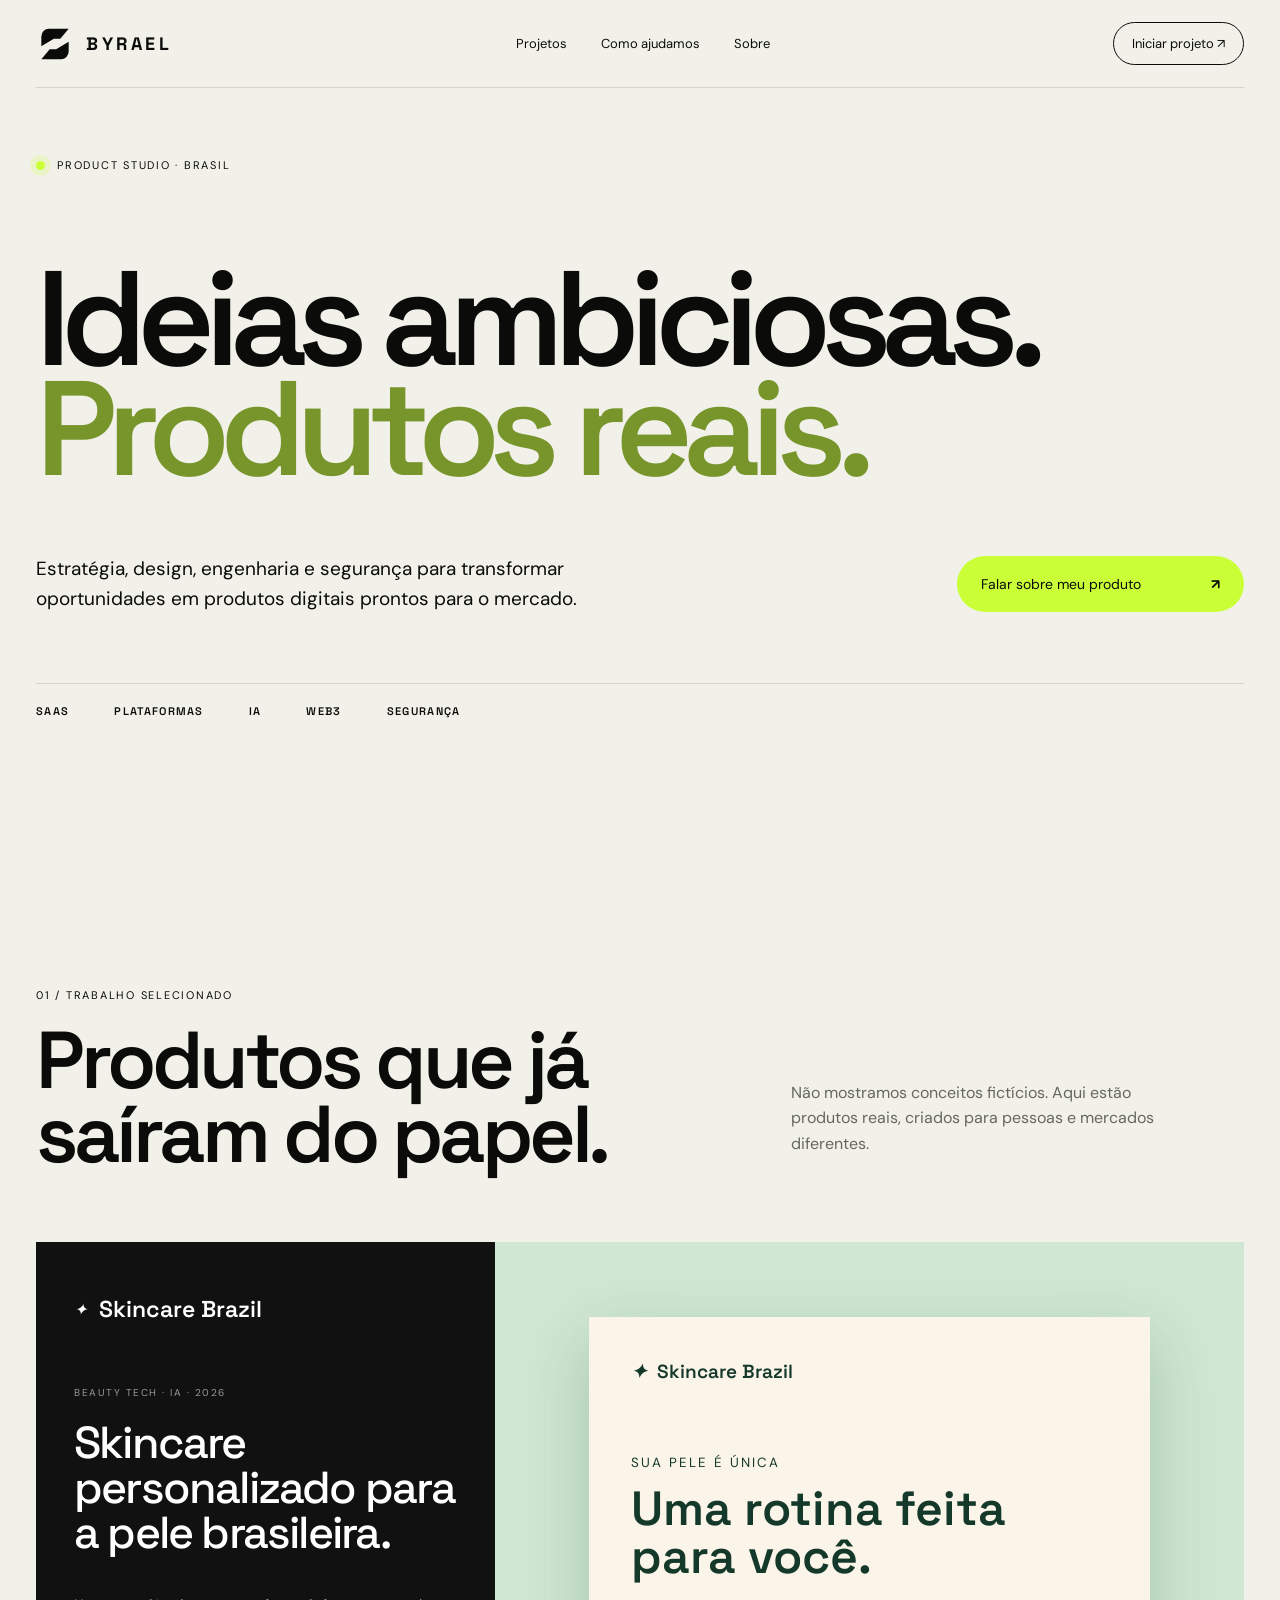
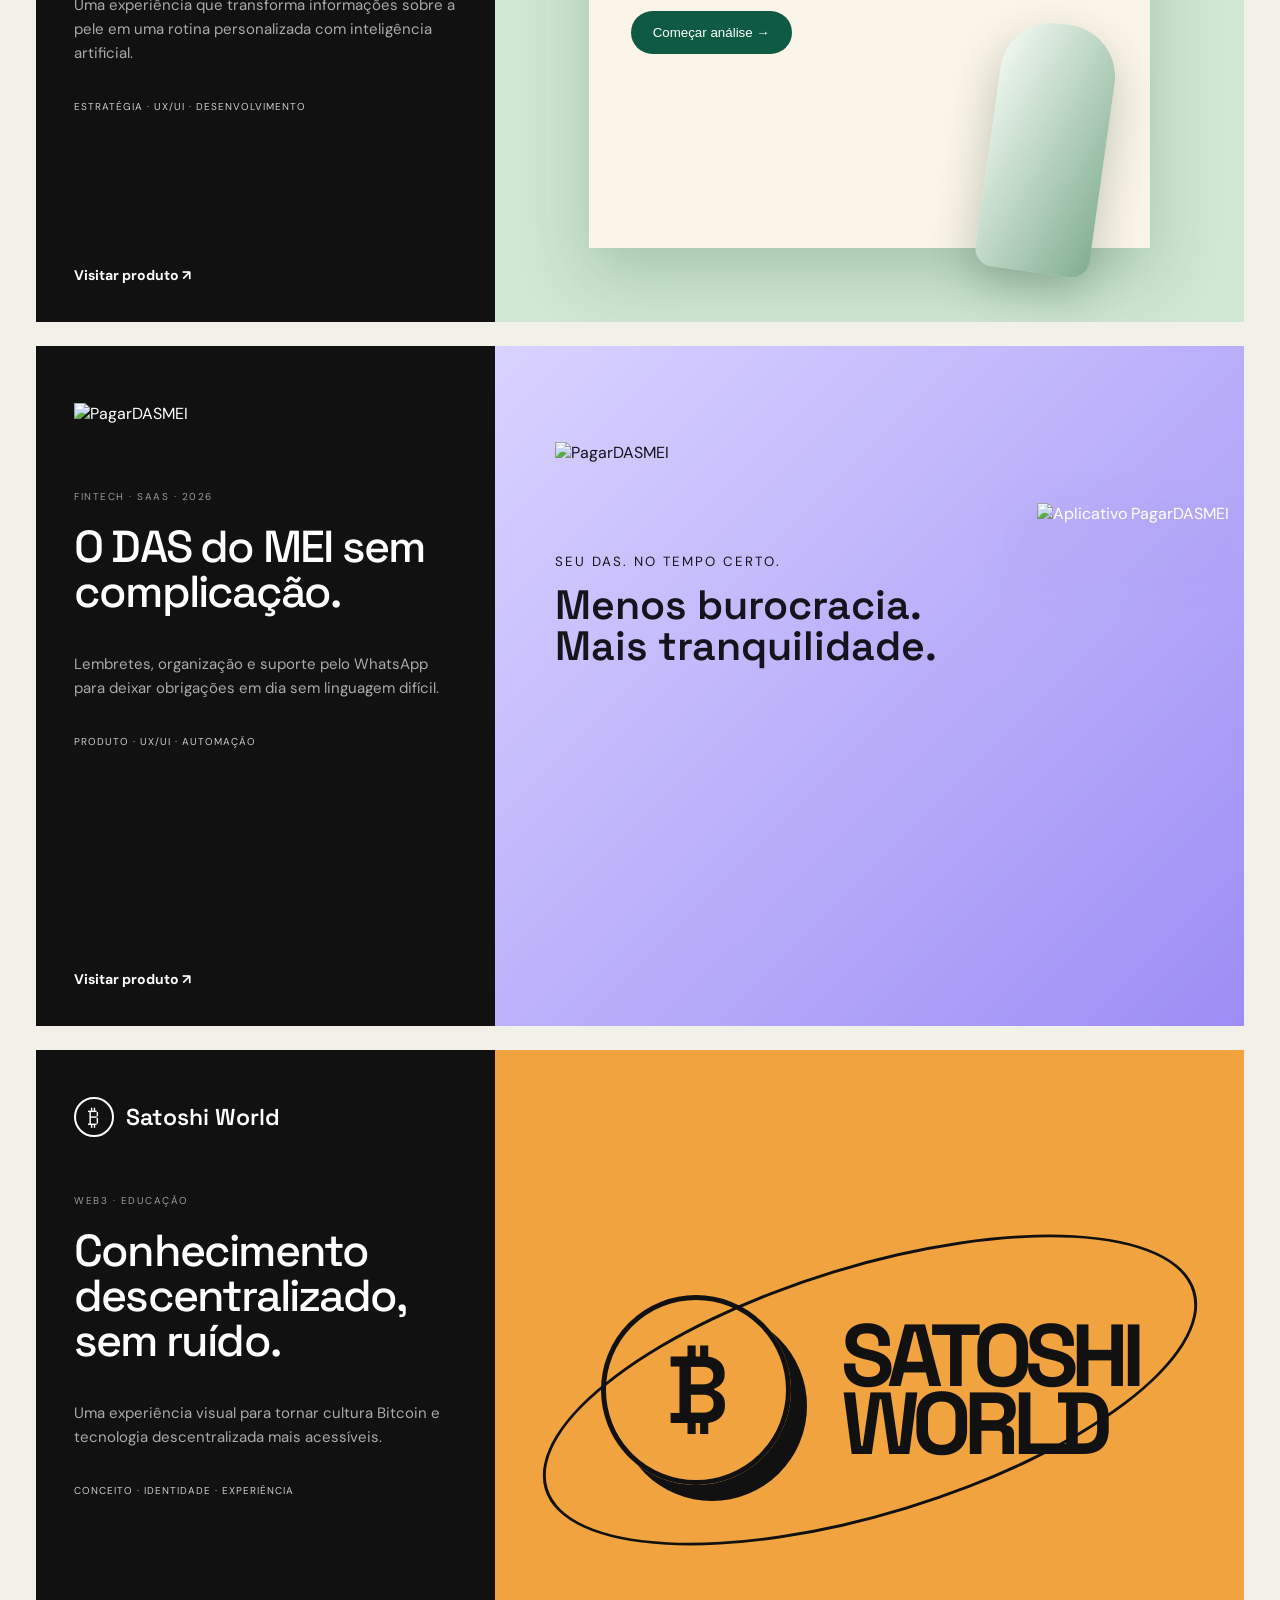
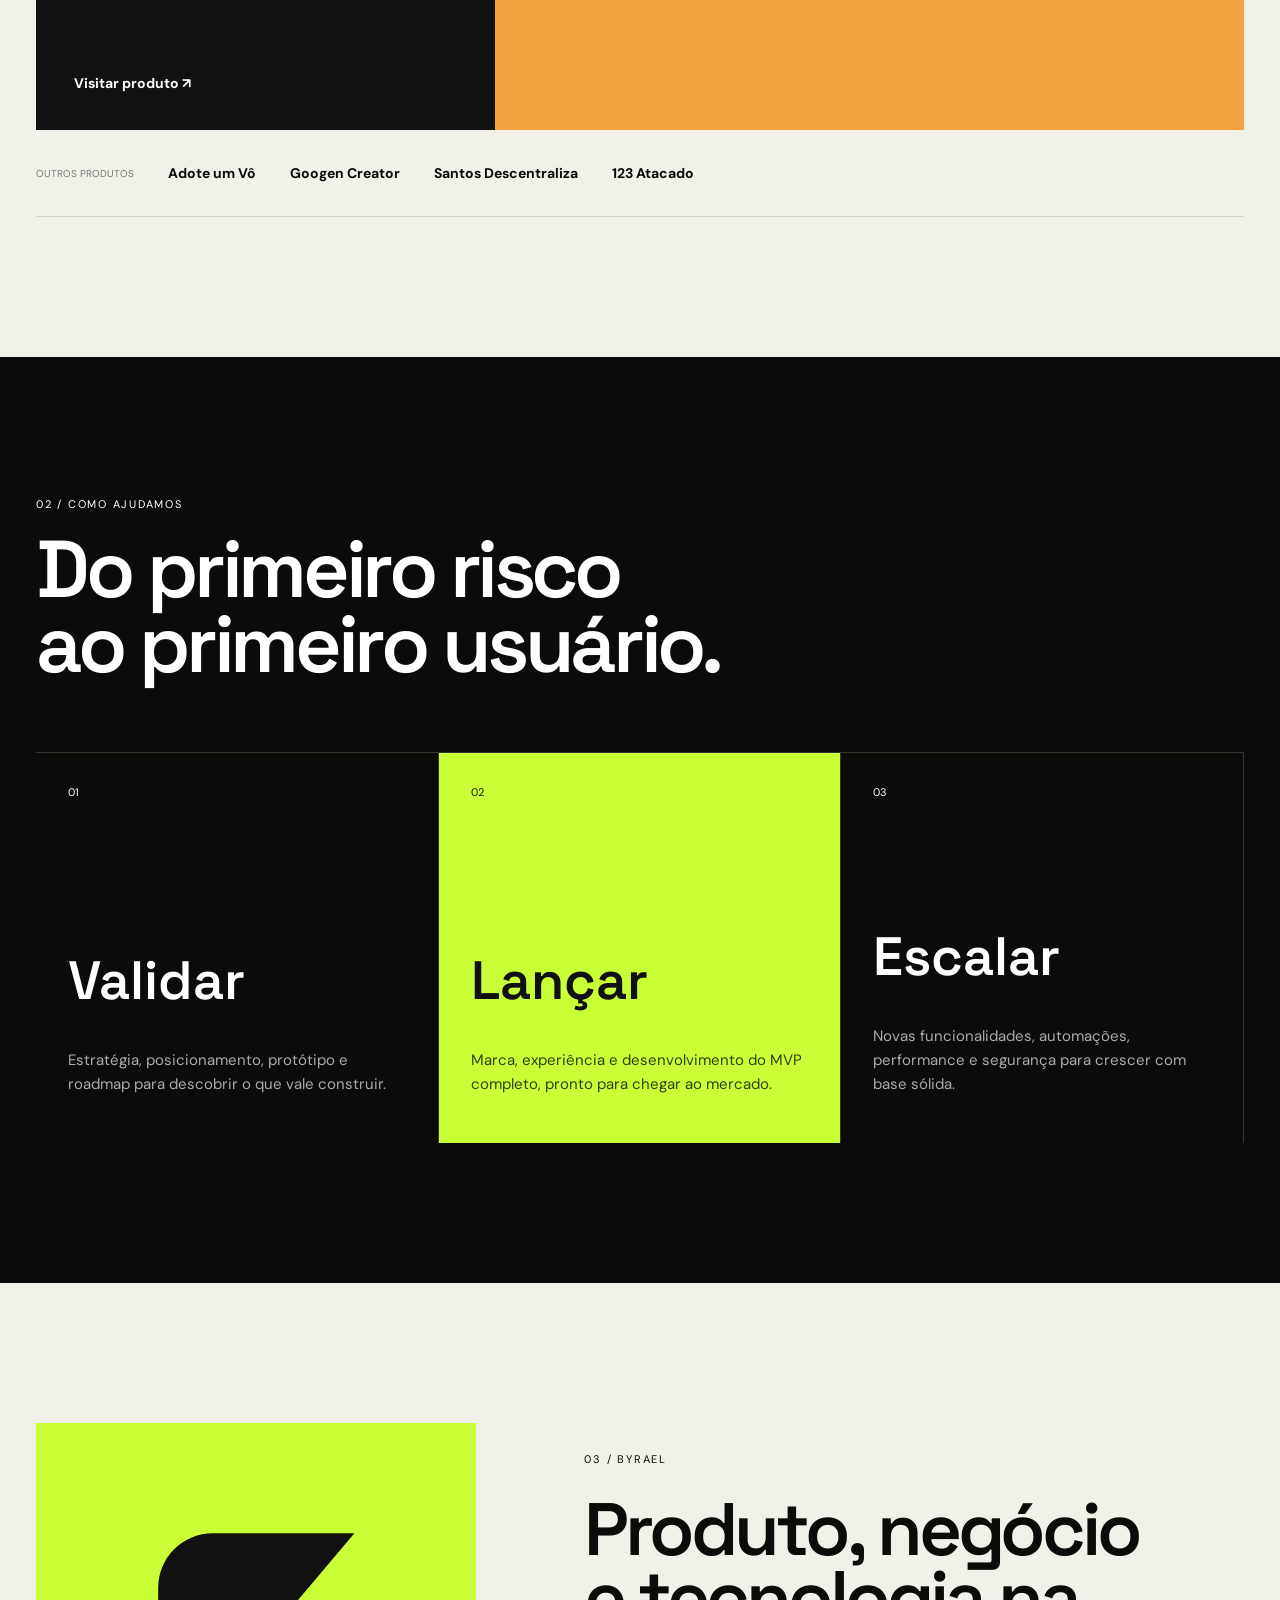
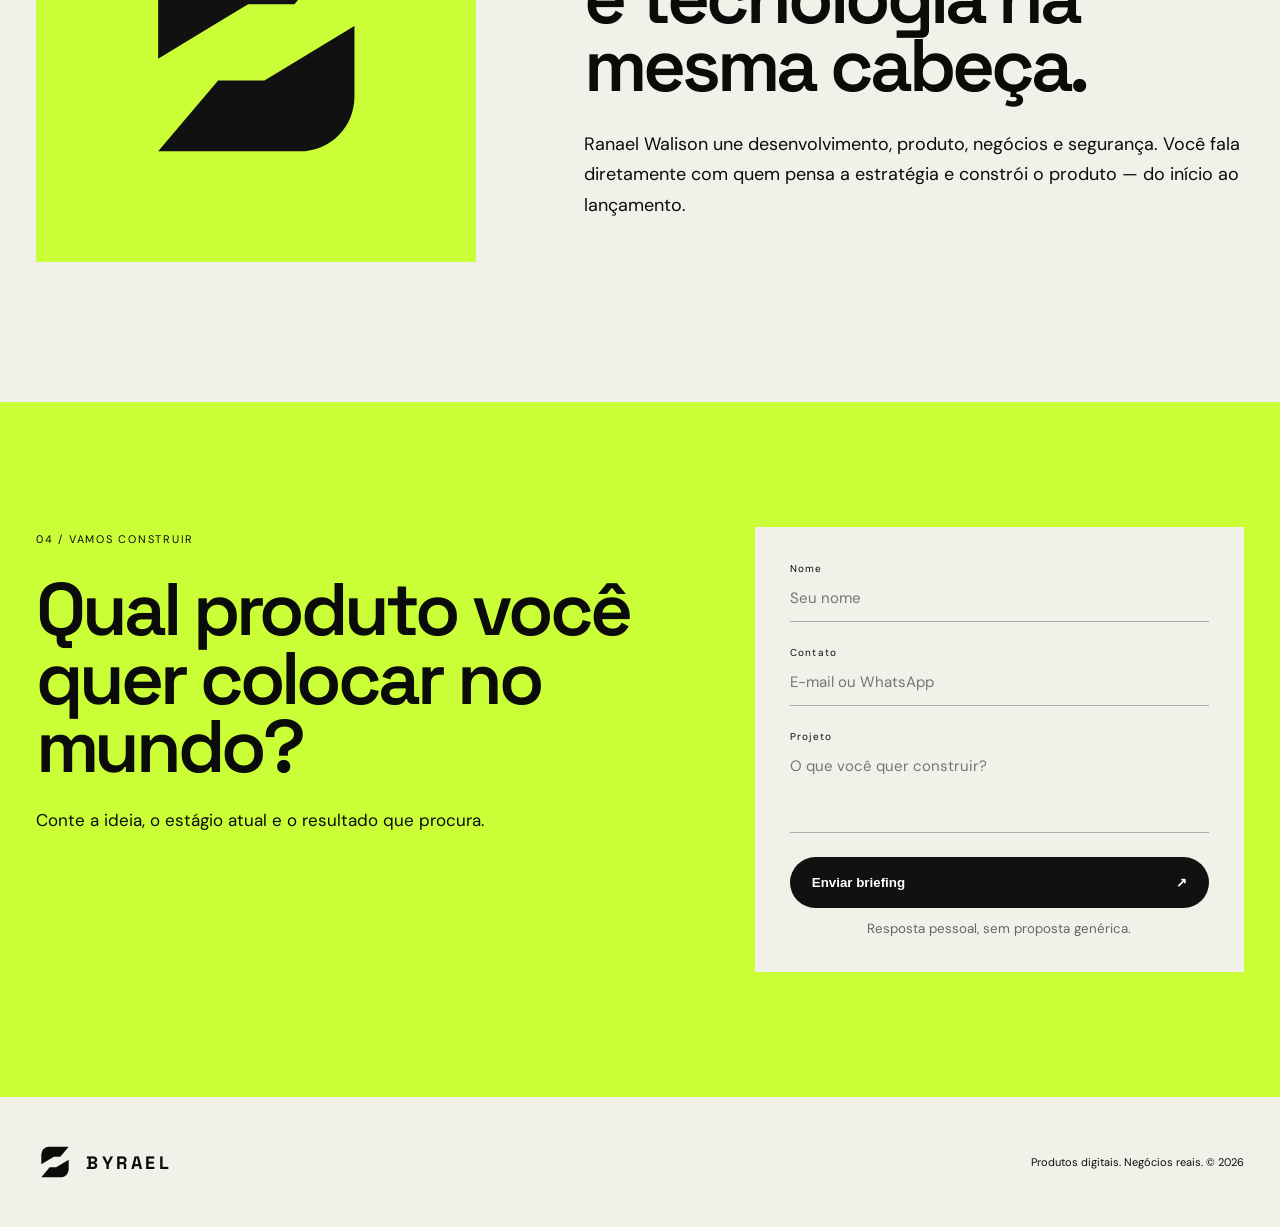
==== commit f0c50248: "Remove broken external icon from Skincare case" ====
--- a/index.html
+++ b/index.html
@@ -4,7 +4,7 @@
 <section class="hero wrap"><div class="hero-tag"><i></i> PRODUCT STUDIO · BRASIL</div><h1>Ideias ambiciosas.<br><em>Produtos reais.</em></h1><div class="hero-base"><p>Estratégia, design, engenharia e segurança para transformar oportunidades em produtos digitais prontos para o mercado.</p><a class="pill lime" href="#contato">Falar sobre meu produto <b>↗</b></a></div><div class="signals"><span>SAAS</span><span>PLATAFORMAS</span><span>IA</span><span>WEB3</span><span>SEGURANÇA</span></div></section>
 <section id="projetos" class="work wrap"><div class="section-title"><span>01 / TRABALHO SELECIONADO</span><h2>Produtos que já<br>saíram do papel.</h2><p>Não mostramos conceitos fictícios. Aqui estão produtos reais, criados para pessoas e mercados diferentes.</p></div>
 <div class="cases">
-<a class="case case-skin" href="https://skincarebr.com.br/" target="_blank" rel="noreferrer"><div class="case-info"><div class="case-brand"><img src="https://skincarebr.com.br/favicon.ico" alt=""><strong>Skincare Brazil</strong></div><span>BEAUTY TECH · IA · 2026</span><h3>Skincare personalizado para a pele brasileira.</h3><p>Uma experiência que transforma informações sobre a pele em uma rotina personalizada com inteligência artificial.</p><div class="scope">ESTRATÉGIA · UX/UI · DESENVOLVIMENTO</div><b class="visit">Visitar produto ↗</b></div><div class="case-stage skin-stage"><div class="skin-ui"><div class="skin-logo"><img src="https://skincarebr.com.br/favicon.ico" alt=""> Skincare Brazil</div><small>SUA PELE É ÚNICA</small><strong>Uma rotina feita<br>para você.</strong><button>Começar análise →</button><div class="serum"></div></div></div></a>
+<a class="case case-skin" href="https://skincarebr.com.br/" target="_blank" rel="noreferrer"><div class="case-info"><div class="case-brand"><i class="skin-mark">✦</i><strong>Skincare Brazil</strong></div><span>BEAUTY TECH · IA · 2026</span><h3>Skincare personalizado para a pele brasileira.</h3><p>Uma experiência que transforma informações sobre a pele em uma rotina personalizada com inteligência artificial.</p><div class="scope">ESTRATÉGIA · UX/UI · DESENVOLVIMENTO</div><b class="visit">Visitar produto ↗</b></div><div class="case-stage skin-stage"><div class="skin-ui"><div class="skin-logo"><i class="skin-mark">✦</i> Skincare Brazil</div><small>SUA PELE É ÚNICA</small><strong>Uma rotina feita<br>para você.</strong><button>Começar análise →</button><div class="serum"></div></div></div></a>
 <a class="case case-das" href="https://pagardasmei.com.br/" target="_blank" rel="noreferrer"><div class="case-info"><div class="case-brand"><img class="das-logo" src="https://pagardasmei.com.br/logo.png" alt="PagarDASMEI"></div><span>FINTECH · SAAS · 2026</span><h3>O DAS do MEI sem complicação.</h3><p>Lembretes, organização e suporte pelo WhatsApp para deixar obrigações em dia sem linguagem difícil.</p><div class="scope">PRODUTO · UX/UI · AUTOMAÇÃO</div><b class="visit">Visitar produto ↗</b></div><div class="case-stage das-stage"><div class="das-copy"><img src="https://pagardasmei.com.br/logo.png" alt="PagarDASMEI"><small>SEU DAS. NO TEMPO CERTO.</small><strong>Menos burocracia.<br>Mais tranquilidade.</strong></div><img class="das-phone" src="https://pagardasmei.com.br/iphone.webp" alt="Aplicativo PagarDASMEI"></div></a>
 <a class="case case-satoshi" href="https://satoshiworld.vercel.app/" target="_blank" rel="noreferrer"><div class="case-info"><div class="case-brand coin-brand"><i>₿</i><strong>Satoshi World</strong></div><span>WEB3 · EDUCAÇÃO</span><h3>Conhecimento descentralizado, sem ruído.</h3><p>Uma experiência visual para tornar cultura Bitcoin e tecnologia descentralizada mais acessíveis.</p><div class="scope">CONCEITO · IDENTIDADE · EXPERIÊNCIA</div><b class="visit">Visitar produto ↗</b></div><div class="case-stage satoshi-stage"><div class="orbit"></div><div class="bitcoin">₿</div><strong>SATOSHI<br>WORLD</strong></div></a>
 </div><div class="other"><span>OUTROS PRODUTOS</span><b>Adote um Vô</b><b>Googen Creator</b><b>Santos Descentraliza</b><b>123 Atacado</b></div></section>
--- a/styles.css
+++ b/styles.css
@@ -1,3 +1,3 @@
-:root{--black:#0b0c0a;--paper:#f1f0e8;--acid:#caff38;--line:#d5d4cc}*{box-sizing:border-box}html{scroll-behavior:smooth}body{margin:0;background:var(--paper);color:var(--black);font-family:"DM Sans",sans-serif}.shell{width:min(1380px,calc(100% - 72px));margin:auto}.nav{height:88px;display:flex;align-items:center;justify-content:space-between;border-bottom:1px solid var(--line);position:relative;z-index:10}.brand{display:flex;align-items:center;gap:12px;color:inherit;text-decoration:none;font:700 18px "Space Grotesk";letter-spacing:.2em}.brand svg{width:38px;fill:currentColor}.nav nav{display:flex;gap:36px}.nav nav a,.nav-cta{color:inherit;text-decoration:none;font-size:13px}.nav-cta{padding:12px 16px;border:1px solid;border-radius:100px}.menu{display:none;background:none;border:0}.hero{padding:70px 0 40px;min-height:760px}.status{font-size:11px;letter-spacing:.12em;text-transform:uppercase;display:flex;align-items:center;gap:10px}.status i{width:9px;height:9px;background:var(--acid);border-radius:50%;box-shadow:0 0 0 6px #caff3833}.hero h1{font:600 clamp(62px,9vw,144px)/.87 "Space Grotesk";letter-spacing:-.07em;margin:80px 0 58px;max-width:1280px}.hero h1 em{font-style:normal;color:#78962d}.hero-bottom{display:flex;justify-content:space-between;align-items:flex-end}.hero-bottom>p{font-size:18px;line-height:1.55;max-width:530px;margin:0}.hero-actions{display:flex;align-items:center;gap:28px}.button{border:0;text-decoration:none;display:flex;align-items:center;justify-content:space-between;gap:55px;padding:18px 22px;border-radius:100px;font-weight:600;font-size:14px;cursor:pointer}.button.acid{background:var(--acid);color:var(--black)}.button.dark{background:var(--black);color:white;width:100%}.text-link{color:inherit;font-size:13px}.proof{margin-top:70px;padding-top:22px;border-top:1px solid var(--line);display:flex;gap:70px}.proof span{font-size:12px;color:#676961}.proof b{color:var(--black);display:block;margin-bottom:5px;font-size:13px}.ticker{overflow:hidden;background:var(--black);color:white;white-space:nowrap;padding:17px 0}.ticker div{font:600 13px "Space Grotesk";letter-spacing:.15em;word-spacing:20px;animation:move 22s linear infinite}.ticker b{color:var(--acid)}@keyframes move{to{transform:translateX(-50%)}}.section{padding:135px 0}.section-head{display:flex;justify-content:space-between;align-items:flex-end;margin-bottom:62px}.section-head span,.about>div>span,.contact span{font-size:11px;text-transform:uppercase;letter-spacing:.17em}.section-head h2,.about h2,.contact h2{font:600 clamp(44px,5.6vw,82px)/.95 "Space Grotesk";letter-spacing:-.055em;margin:20px 0 0}.section-head>p{max-width:390px;color:#686a63;line-height:1.6;margin:0}.carousel-wrap{overflow:hidden}.carousel-controls{display:flex;justify-content:flex-end;align-items:center;gap:16px;margin-bottom:16px}.carousel-controls button{width:48px;height:48px;border:1px solid #b6b7ae;background:transparent;border-radius:50%;font-size:19px;cursor:pointer}.counter{display:flex;align-items:center;gap:12px;font-size:11px}.counter i{width:80px;height:1px;background:#b6b7ae}.carousel{display:flex;gap:20px;overflow-x:auto;scroll-snap-type:x mandatory;padding:0 max(36px,calc((100vw - 1380px)/2)) 22px;cursor:grab;scrollbar-width:none}.carousel::-webkit-scrollbar{display:none}.carousel.grabbing{cursor:grabbing}.project{min-width:min(1030px,78vw);height:650px;padding:28px;color:var(--black);text-decoration:none;display:flex;flex-direction:column;scroll-snap-align:center;overflow:hidden}.project-meta{display:flex;justify-content:space-between;font-size:10px;text-transform:uppercase;letter-spacing:.14em}.project-visual{position:relative;flex:1;display:flex;justify-content:center;align-items:center}.project-copy{display:grid;grid-template-columns:75px 1fr;border-top:1px solid #0003;padding-top:22px}.project-copy>span{font-size:11px}.project-copy h3{font:600 34px "Space Grotesk";margin:0 0 8px}.project-copy p{max-width:570px;margin:0;line-height:1.5;font-size:14px}.skin{background:#cce8d0}.skin-brand{position:relative;z-index:2}.skin-brand i{font-style:normal;font-size:30px}.skin-brand strong{display:block;font:600 clamp(55px,7vw,100px)/.8 "Space Grotesk";letter-spacing:-.08em}.skin-brand small{display:block;margin-top:28px}.skin-orb{position:absolute;width:330px;height:330px;border-radius:50%;right:11%;background:radial-gradient(circle at 35% 30%,#fff,#86b995);box-shadow:0 30px 80px #356c4955}.das{background:#bfb5ff}.das .project-visual{gap:9%}.das img{width:min(390px,40%);height:auto}.phone{width:260px;height:350px;background:#f7f5ee;border:6px solid #171717;border-radius:38px;padding:45px 25px;transform:rotate(6deg);box-shadow:18px 20px 0 #1919192b}.phone small,.phone strong{display:block}.phone strong{font:600 25px "Space Grotesk";margin:35px 0}.phone span{display:block;padding:13px;background:var(--black);color:white;border-radius:20px;text-align:center;font-size:12px}.satoshi{background:#f4a53e}.satoshi .project-visual{gap:55px}.satoshi .project-visual>strong,.social .project-visual>strong{font:700 clamp(55px,7vw,105px)/.78 "Space Grotesk";letter-spacing:-.08em}.coin{width:210px;height:210px;border:5px solid;border-radius:50%;display:grid;place-items:center;font:600 105px "Space Grotesk";transform:rotate(-12deg);box-shadow:18px 18px 0 #000}.social{background:#eee2d0}.social .project-visual{gap:50px}.heart{font-size:150px;color:#e85647;transform:rotate(-10deg)}.progress{height:3px;background:#d4d3cb;margin:5px auto 0;width:min(1380px,calc(100% - 72px))}.progress i{display:block;width:25%;height:100%;background:var(--black);transition:.25s}.project-strip{margin-top:45px;display:flex;align-items:center;gap:34px;overflow:auto;white-space:nowrap}.project-strip span{font-size:10px;text-transform:uppercase;color:#777}.project-strip b{font-size:14px}.process{background:var(--black);color:white}.inverse>p{color:#a6a79f}.process-grid{display:grid;grid-template-columns:repeat(3,1fr);border-top:1px solid #3c3d38}.process-grid article{padding:35px 35px 15px 0;min-height:320px;border-right:1px solid #3c3d38;margin-right:35px;display:flex;flex-direction:column}.process-grid b{font-size:11px;color:var(--acid)}.process-grid h3{font:500 30px "Space Grotesk";margin:auto 0 15px}.process-grid p{color:#a6a79f;line-height:1.55;font-size:14px}.about{display:grid;grid-template-columns:.85fr 1.15fr;gap:9%;align-items:center}.about-symbol{aspect-ratio:1;background:var(--acid);display:grid;place-items:center}.about-symbol svg{width:62%;fill:var(--black)}.about p{font-size:18px;line-height:1.7;max-width:690px;margin:35px 0}.about a{color:inherit}.contact{background:var(--acid);padding:125px 0}.contact-grid{display:grid;grid-template-columns:1.1fr .9fr;gap:10%}.contact h2{font-size:clamp(56px,7vw,105px);margin:35px 0}.contact p{max-width:550px;font-size:17px;line-height:1.6}.contact form{background:var(--paper);padding:34px}.contact label{font-size:11px;text-transform:uppercase;letter-spacing:.1em;display:block;margin-bottom:25px}.contact input,.contact textarea{display:block;width:100%;border:0;border-bottom:1px solid #b7b7ae;background:transparent;padding:12px 0;font:15px "DM Sans";outline:none}.contact textarea{height:90px;resize:none}.contact small{display:block;margin-top:13px;color:#666;text-align:center}.footer{min-height:130px;display:flex;justify-content:space-between;align-items:center}.footer p,.footer small{font-size:11px}.reveal{opacity:0;transform:translateY(25px);transition:.65s}.reveal.visible{opacity:1;transform:none}
-@media(max-width:800px){.shell{width:calc(100% - 36px)}.nav{height:74px}.nav nav,.nav-cta{display:none}.menu{display:block}.nav.open nav{display:flex;position:absolute;top:74px;left:-18px;right:-18px;background:var(--paper);padding:25px;flex-direction:column}.hero{padding-top:48px;min-height:700px}.hero h1{font-size:56px;margin:65px 0 45px}.hero-bottom{display:block}.hero-actions{align-items:flex-start;flex-direction:column;margin-top:30px}.proof{gap:25px;overflow:auto}.proof span{min-width:130px}.section{padding:90px 0}.section-head{display:block}.section-head>p{margin-top:25px}.carousel-controls{justify-content:space-between}.project{min-width:88vw;height:560px;padding:20px}.project-copy{grid-template-columns:38px 1fr}.project-copy h3{font-size:26px}.skin-orb{width:210px;height:210px;right:-10%}.das .project-visual{flex-direction:column;gap:22px}.das img{width:230px}.phone{display:none}.satoshi .project-visual,.social .project-visual{gap:18px}.coin{width:120px;height:120px;font-size:60px;box-shadow:9px 9px 0 #000}.heart{font-size:80px}.progress{width:calc(100% - 36px)}.process-grid{grid-template-columns:1fr}.process-grid article{min-height:230px;border-right:0;border-bottom:1px solid #3c3d38;margin:0}.about,.contact-grid{grid-template-columns:1fr}.about-symbol{margin-bottom:50px}.contact-grid{gap:50px}.contact form{padding:24px}.footer{padding:40px 0;align-items:flex-start;flex-direction:column;gap:25px}}
+:root{--bg:#f2f1e9;--ink:#0b0c0a;--lime:#caff38;--line:#d5d4cc}*{box-sizing:border-box}html{scroll-behavior:smooth}body{margin:0;background:var(--bg);color:var(--ink);font-family:"DM Sans",sans-serif}.wrap{width:min(1380px,calc(100% - 72px));margin:auto}.nav{height:88px;border-bottom:1px solid var(--line);display:flex;align-items:center;justify-content:space-between}.brand{display:flex;gap:12px;align-items:center;color:inherit;text-decoration:none;font:700 18px "Space Grotesk";letter-spacing:.2em}.brand svg{width:38px;fill:currentColor}.nav nav{display:flex;gap:34px}.nav nav a,.nav-cta{font-size:13px;color:inherit;text-decoration:none}.nav-cta{border:1px solid;border-radius:100px;padding:12px 18px}.menu{display:none;border:0;background:none}.hero{min-height:760px;padding:70px 0 36px}.hero-tag{font-size:11px;letter-spacing:.16em;display:flex;align-items:center;gap:12px}.hero-tag i{width:9px;height:9px;border-radius:50%;background:var(--lime);box-shadow:0 0 0 6px #caff3830}.hero h1{font:600 clamp(72px,10.5vw,162px)/.82 "Space Grotesk";letter-spacing:-.075em;margin:92px 0 70px}.hero h1 em{font-style:normal;color:#77952b}.hero-base{display:flex;align-items:center;justify-content:space-between}.hero-base p{max-width:590px;font-size:19px;line-height:1.55;margin:0}.pill{display:flex;justify-content:space-between;gap:70px;padding:19px 24px;border-radius:100px;text-decoration:none;color:inherit;font-size:14px}.lime{background:var(--lime)}.signals{display:flex;gap:45px;border-top:1px solid var(--line);margin-top:70px;padding-top:20px;font:600 11px "Space Grotesk";letter-spacing:.12em}.work{padding:140px 0}.section-title{display:grid;grid-template-columns:1.25fr .75fr;align-items:end;margin-bottom:70px}.section-title>span{grid-column:1/-1;font-size:11px;letter-spacing:.16em;margin-bottom:22px}.section-title h2{font:600 clamp(50px,6.3vw,92px)/.92 "Space Grotesk";letter-spacing:-.055em;margin:0}.section-title>p{max-width:400px;line-height:1.6;color:#666860}.cases{display:flex;flex-direction:column;gap:24px}.case{height:680px;display:grid;grid-template-columns:.38fr .62fr;background:#111;color:white;text-decoration:none;overflow:hidden}.case-info{padding:38px;display:flex;flex-direction:column}.case-brand{height:58px;display:flex;align-items:center;gap:12px}.case-brand img{width:40px;height:40px;object-fit:contain}.case-brand .das-logo{width:220px;height:auto}.case-brand strong{font:600 23px "Space Grotesk"}.coin-brand i{width:40px;height:40px;border:2px solid;border-radius:50%;display:grid;place-items:center;font-style:normal;font-size:23px}.case-info>span{font-size:10px;letter-spacing:.15em;color:#999;margin-top:48px}.case-info h3{font:500 clamp(35px,3.5vw,54px)/1 "Space Grotesk";letter-spacing:-.04em;margin:22px 0}.case-info p{font-size:15px;line-height:1.6;color:#aaa;max-width:420px}.scope{font-size:10px;letter-spacing:.1em;color:#ccc;margin-top:20px}.visit{font-size:14px;margin-top:auto}.case-stage{position:relative;overflow:hidden;display:flex;align-items:center;justify-content:center}.skin-stage{background:#cfe7d3}.skin-ui{position:relative;width:75%;height:78%;background:#fbf4e8;color:#14392b;padding:42px;box-shadow:0 25px 60px #315a4140}.skin-logo{font:600 19px "Space Grotesk";display:flex;align-items:center;gap:10px}.skin-logo img{width:30px}.skin-ui>small{display:block;margin-top:70px;letter-spacing:.15em}.skin-ui>strong{display:block;font:600 48px/1 "Space Grotesk";margin:14px 0 30px}.skin-ui button{border:0;border-radius:30px;background:#0f5a42;color:white;padding:14px 22px}.serum{position:absolute;width:115px;height:250px;background:linear-gradient(110deg,#f5fbf4,#81ae92);border-radius:52px 52px 18px 18px;right:8%;bottom:-25px;transform:rotate(8deg);box-shadow:0 20px 45px #315a4150}.das-stage{background:linear-gradient(135deg,#d9d3ff,#9d8df5)}.das-copy{position:absolute;left:8%;top:14%;color:#15131c;z-index:2}.das-copy img{width:260px}.das-copy small{display:block;margin-top:90px;letter-spacing:.15em}.das-copy strong{display:block;font:600 41px/1 "Space Grotesk";margin-top:15px}.das-phone{position:absolute;height:105%;right:2%;bottom:-28%;filter:drop-shadow(0 30px 35px #39237c55)}.satoshi-stage{background:#f0a33e;color:#111}.satoshi-stage>strong{font:700 88px/.78 "Space Grotesk";letter-spacing:-.08em;z-index:2}.bitcoin{font:600 95px "Space Grotesk";width:190px;height:190px;border:5px solid;border-radius:50%;display:grid;place-items:center;margin-right:50px;z-index:2;box-shadow:16px 16px 0 #111}.orbit{position:absolute;width:680px;height:250px;border:3px solid;border-radius:50%;transform:rotate(-17deg)}.other{display:flex;gap:34px;align-items:center;padding:34px 0;border-bottom:1px solid var(--line);overflow:auto;white-space:nowrap}.other span{font-size:10px;color:#777}.other b{font-size:14px}.services{background:#0b0c0a;color:white;padding:140px 0}.light>p{color:#aaa}.service-grid{display:grid;grid-template-columns:repeat(3,1fr);border-top:1px solid #353631}.service-grid article{min-height:390px;padding:32px;border-right:1px solid #353631;display:flex;flex-direction:column}.service-grid article.active{background:var(--lime);color:#111}.service-grid span{font-size:11px}.service-grid h3{font:600 54px "Space Grotesk";margin:auto 0 18px}.service-grid p{font-size:15px;line-height:1.6;max-width:350px;color:#aaa}.service-grid .active p{color:#33400e}.about{padding:140px 0;display:grid;grid-template-columns:.8fr 1.2fr;gap:9%;align-items:center}.about-mark{background:var(--lime);aspect-ratio:1;display:grid;place-items:center}.about-mark svg{width:62%;fill:#111}.about>div>span,.contact span{font-size:11px;letter-spacing:.16em}.about h2,.contact h2{font:600 clamp(48px,5.8vw,84px)/.92 "Space Grotesk";letter-spacing:-.055em;margin:28px 0}.about p{font-size:18px;line-height:1.7;max-width:690px}.contact{background:var(--lime);padding:125px 0}.contact-grid{display:grid;grid-template-columns:1.1fr .9fr;gap:10%}.contact p{font-size:17px}.contact form{background:var(--bg);padding:35px}.contact label{display:block;font-size:10px;letter-spacing:.12em;margin-bottom:24px}.contact input,.contact textarea{display:block;width:100%;border:0;border-bottom:1px solid #aaa;background:transparent;padding:13px 0;font:15px "DM Sans";outline:none}.contact textarea{height:90px;resize:none}.contact button{width:100%;border:0;background:#111;color:white;border-radius:100px;padding:18px 22px;display:flex;justify-content:space-between;font-weight:600}.contact small{display:block;text-align:center;color:#666;margin-top:12px}.footer{min-height:130px;display:flex;align-items:center;justify-content:space-between}.footer small{font-size:11px}.reveal{opacity:0;transform:translateY(24px);transition:.65s}.reveal.visible{opacity:1;transform:none}
+@media(max-width:800px){.wrap{width:calc(100% - 36px)}.nav{height:74px}.nav nav,.nav-cta{display:none}.menu{display:block}.nav.open nav{display:flex;position:absolute;top:74px;left:0;right:0;background:var(--bg);padding:28px;flex-direction:column}.hero{min-height:700px;padding-top:50px}.hero h1{font-size:61px;margin:70px 0 50px}.hero-base{display:block}.hero-base p{font-size:16px}.pill{margin-top:30px;width:max-content;gap:38px}.signals{gap:28px;overflow:auto}.work,.services,.about{padding:90px 0}.section-title{display:block}.section-title h2{font-size:52px}.section-title>p{margin-top:26px}.case{height:auto;grid-template-columns:1fr}.case-info{min-height:520px;padding:26px}.case-stage{height:470px;grid-row:1}.skin-ui{width:88%;height:82%;padding:26px}.skin-ui>strong{font-size:36px}.serum{width:85px;height:190px}.das-copy{left:6%;top:10%}.das-copy img{width:190px}.das-copy small{margin-top:55px}.das-copy strong{font-size:28px}.das-phone{height:85%;right:-18%;bottom:-16%}.satoshi-stage>strong{font-size:48px}.bitcoin{width:110px;height:110px;font-size:55px;margin-right:22px;box-shadow:8px 8px 0}.service-grid{grid-template-columns:1fr}.service-grid article{min-height:270px;border-right:0;border-bottom:1px solid #353631}.about,.contact-grid{grid-template-columns:1fr}.about-mark{margin-bottom:50px}.contact-grid{gap:45px}.contact form{padding:24px}.footer{padding:38px 0;align-items:flex-start;flex-direction:column;gap:25px}}
 
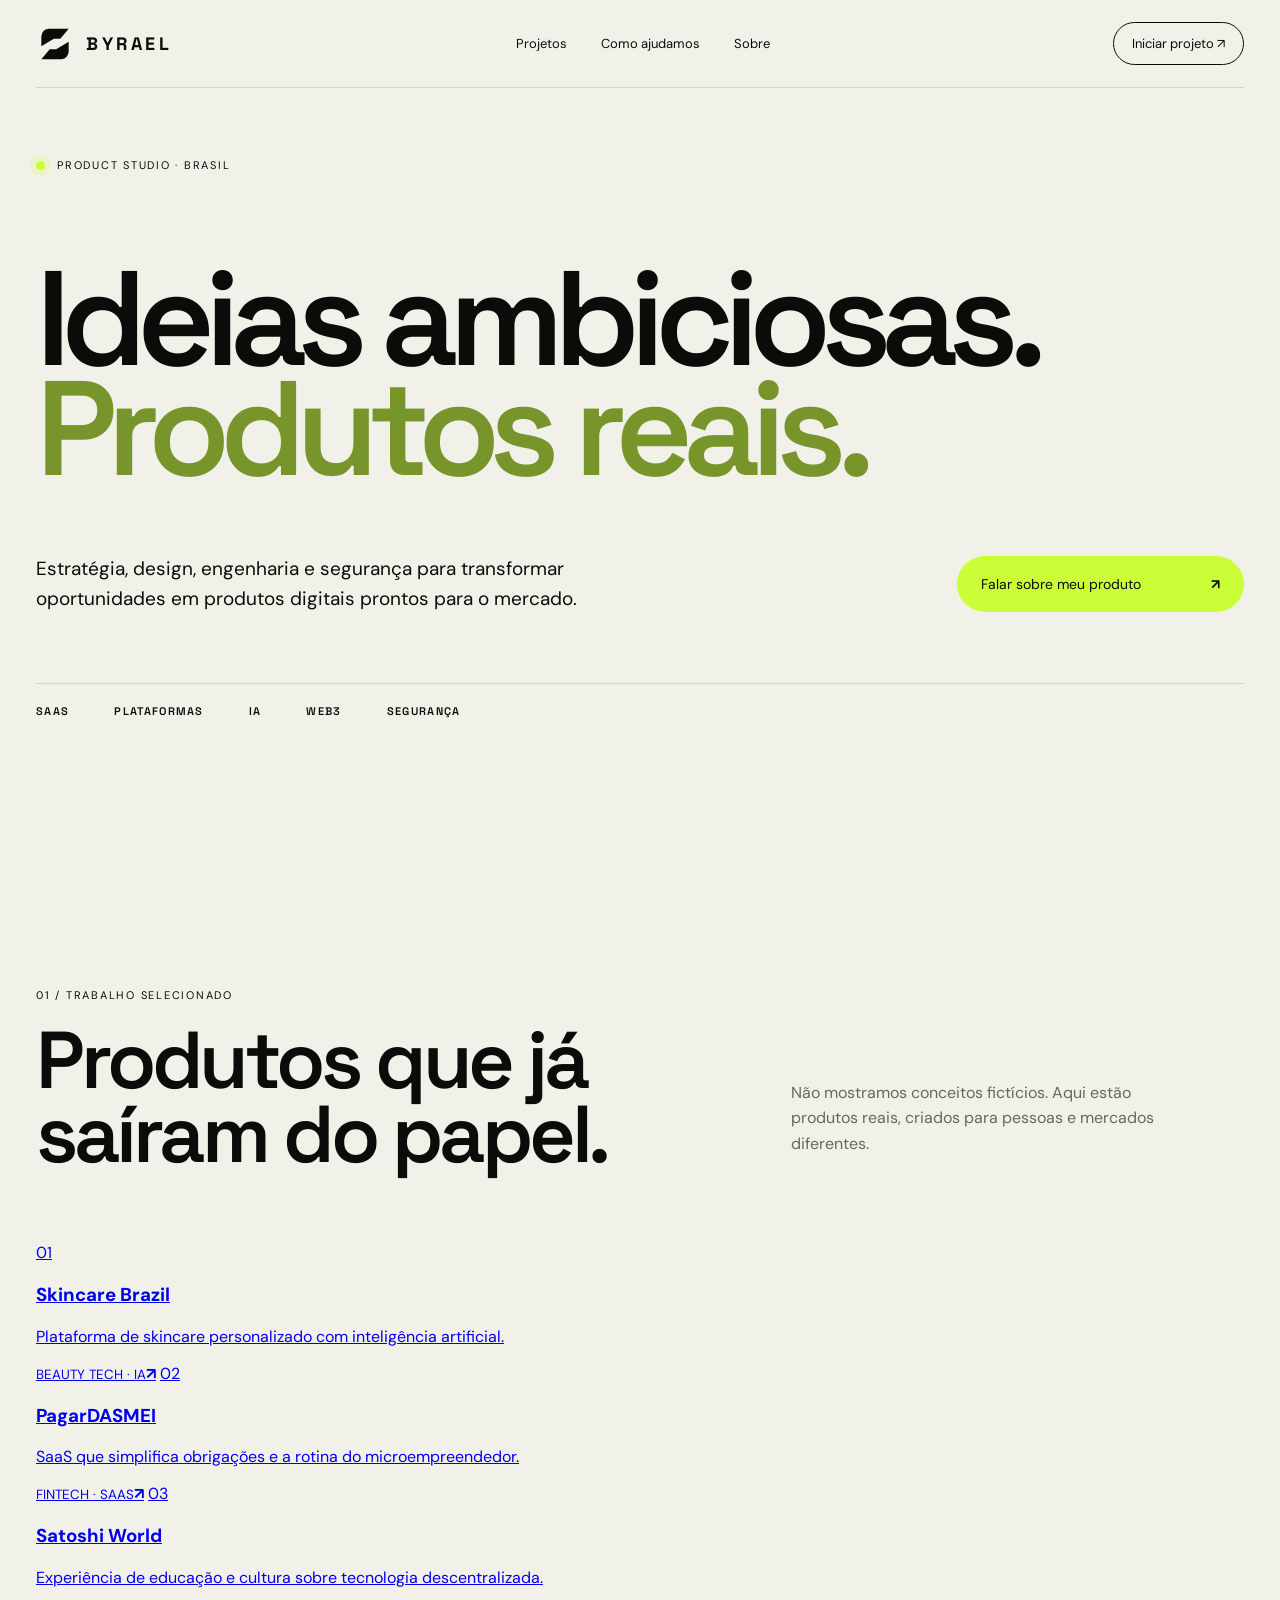
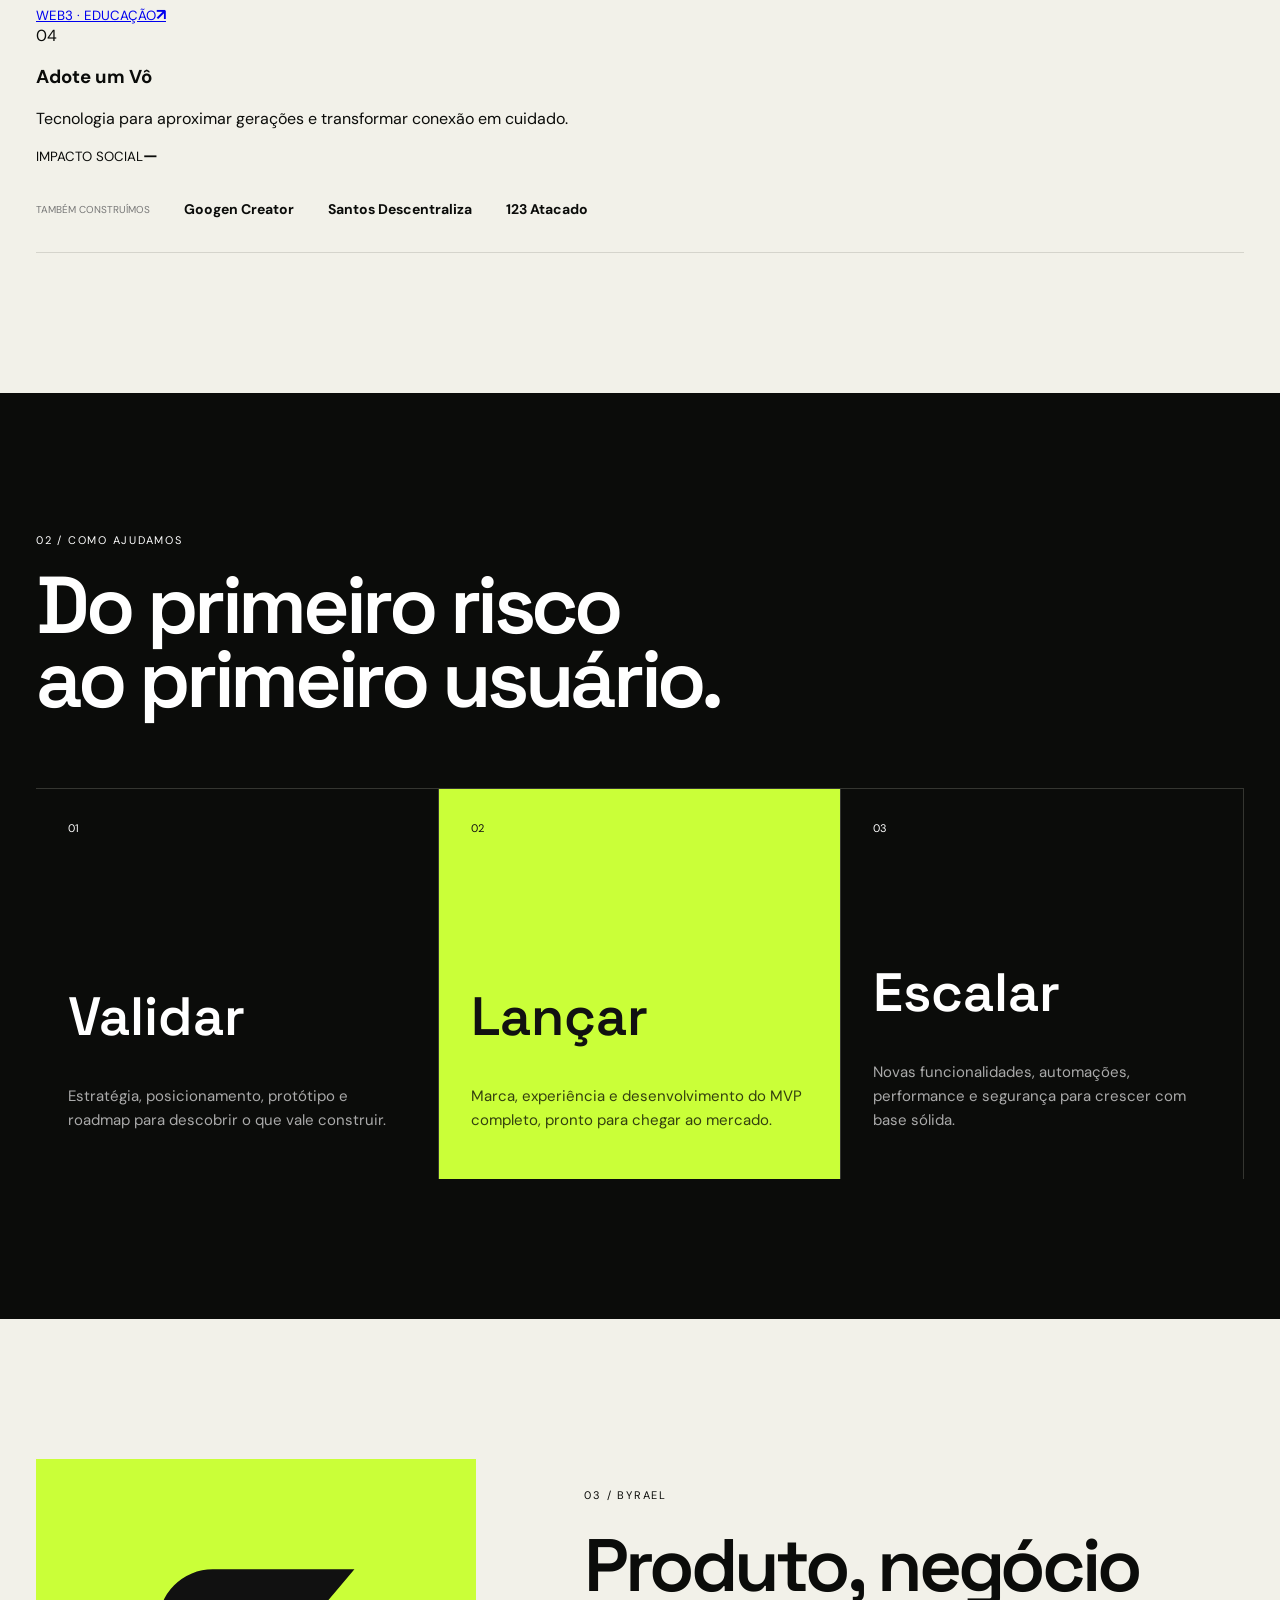
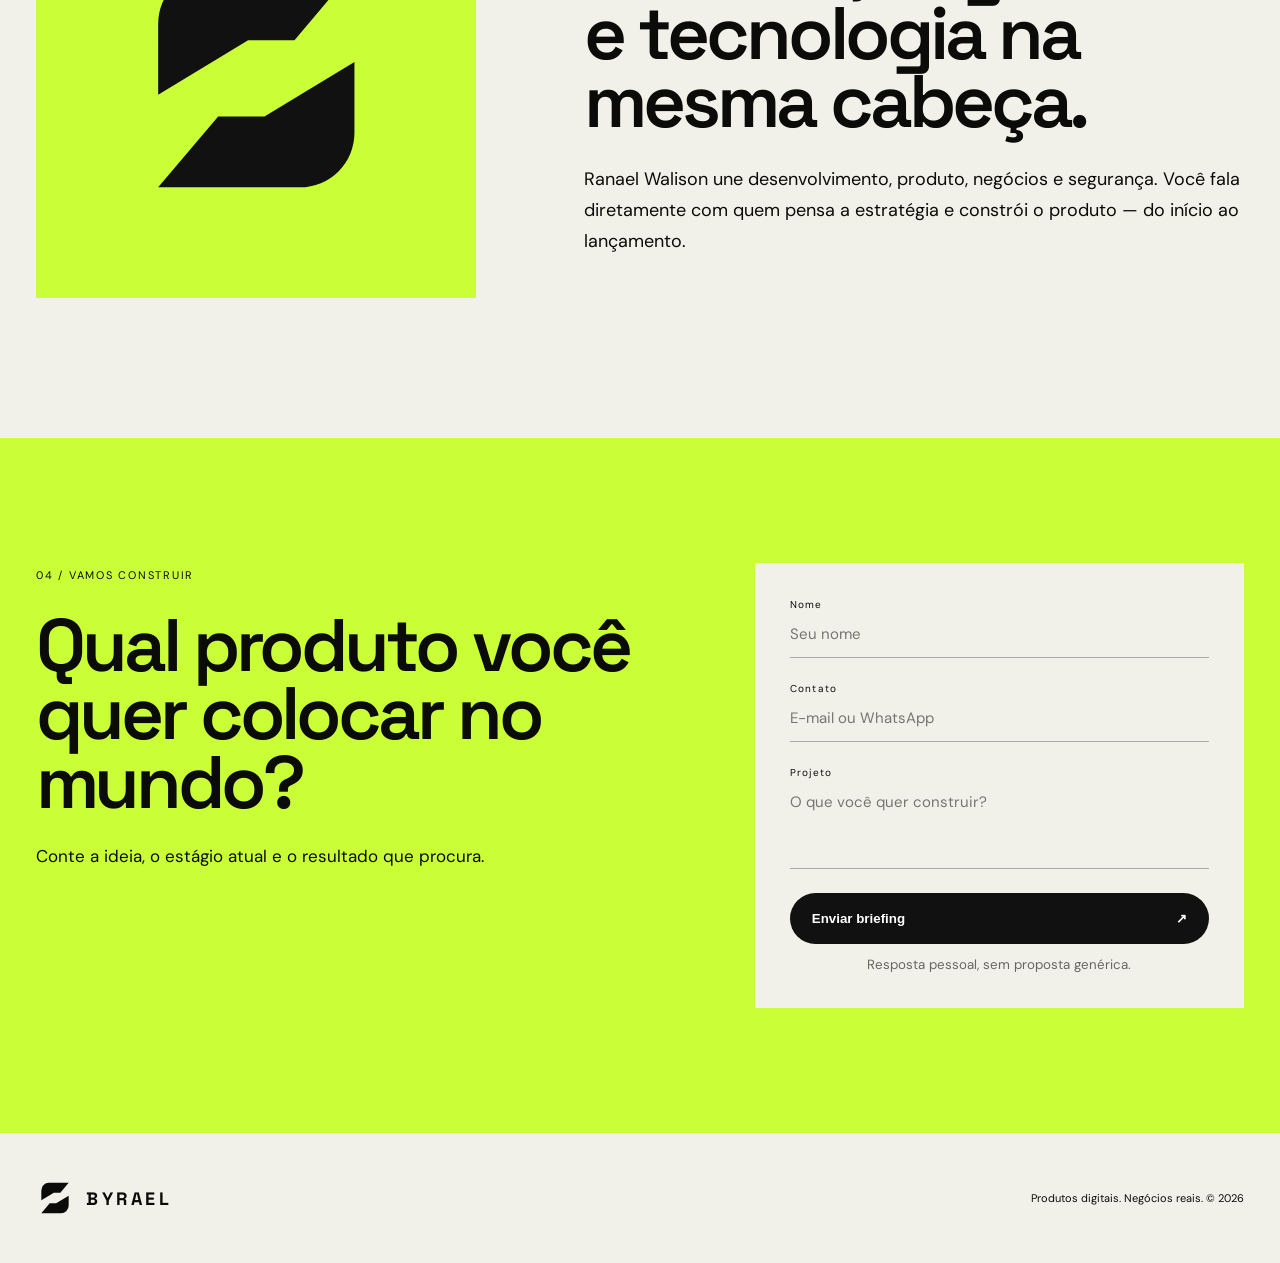
==== commit afcd3c18: "Remove project cards from index.html" ====
--- a/index.html
+++ b/index.html
@@ -3,11 +3,12 @@
 <main id="top">
 <section class="hero wrap"><div class="hero-tag"><i></i> PRODUCT STUDIO · BRASIL</div><h1>Ideias ambiciosas.<br><em>Produtos reais.</em></h1><div class="hero-base"><p>Estratégia, design, engenharia e segurança para transformar oportunidades em produtos digitais prontos para o mercado.</p><a class="pill lime" href="#contato">Falar sobre meu produto <b>↗</b></a></div><div class="signals"><span>SAAS</span><span>PLATAFORMAS</span><span>IA</span><span>WEB3</span><span>SEGURANÇA</span></div></section>
 <section id="projetos" class="work wrap"><div class="section-title"><span>01 / TRABALHO SELECIONADO</span><h2>Produtos que já<br>saíram do papel.</h2><p>Não mostramos conceitos fictícios. Aqui estão produtos reais, criados para pessoas e mercados diferentes.</p></div>
-<div class="cases">
-<a class="case case-skin" href="https://skincarebr.com.br/" target="_blank" rel="noreferrer"><div class="case-info"><div class="case-brand"><i class="skin-mark">✦</i><strong>Skincare Brazil</strong></div><span>BEAUTY TECH · IA · 2026</span><h3>Skincare personalizado para a pele brasileira.</h3><p>Uma experiência que transforma informações sobre a pele em uma rotina personalizada com inteligência artificial.</p><div class="scope">ESTRATÉGIA · UX/UI · DESENVOLVIMENTO</div><b class="visit">Visitar produto ↗</b></div><div class="case-stage skin-stage"><div class="skin-ui"><div class="skin-logo"><i class="skin-mark">✦</i> Skincare Brazil</div><small>SUA PELE É ÚNICA</small><strong>Uma rotina feita<br>para você.</strong><button>Começar análise →</button><div class="serum"></div></div></div></a>
-<a class="case case-das" href="https://pagardasmei.com.br/" target="_blank" rel="noreferrer"><div class="case-info"><div class="case-brand"><img class="das-logo" src="https://pagardasmei.com.br/logo.png" alt="PagarDASMEI"></div><span>FINTECH · SAAS · 2026</span><h3>O DAS do MEI sem complicação.</h3><p>Lembretes, organização e suporte pelo WhatsApp para deixar obrigações em dia sem linguagem difícil.</p><div class="scope">PRODUTO · UX/UI · AUTOMAÇÃO</div><b class="visit">Visitar produto ↗</b></div><div class="case-stage das-stage"><div class="das-copy"><img src="https://pagardasmei.com.br/logo.png" alt="PagarDASMEI"><small>SEU DAS. NO TEMPO CERTO.</small><strong>Menos burocracia.<br>Mais tranquilidade.</strong></div><img class="das-phone" src="https://pagardasmei.com.br/iphone.webp" alt="Aplicativo PagarDASMEI"></div></a>
-<a class="case case-satoshi" href="https://satoshiworld.vercel.app/" target="_blank" rel="noreferrer"><div class="case-info"><div class="case-brand coin-brand"><i>₿</i><strong>Satoshi World</strong></div><span>WEB3 · EDUCAÇÃO</span><h3>Conhecimento descentralizado, sem ruído.</h3><p>Uma experiência visual para tornar cultura Bitcoin e tecnologia descentralizada mais acessíveis.</p><div class="scope">CONCEITO · IDENTIDADE · EXPERIÊNCIA</div><b class="visit">Visitar produto ↗</b></div><div class="case-stage satoshi-stage"><div class="orbit"></div><div class="bitcoin">₿</div><strong>SATOSHI<br>WORLD</strong></div></a>
-</div><div class="other"><span>OUTROS PRODUTOS</span><b>Adote um Vô</b><b>Googen Creator</b><b>Santos Descentraliza</b><b>123 Atacado</b></div></section>
+<div class="project-list">
+<a class="project-row" href="https://skincarebr.com.br/" target="_blank" rel="noreferrer"><span>01</span><h3>Skincare Brazil</h3><p>Plataforma de skincare personalizado com inteligência artificial.</p><small>BEAUTY TECH · IA</small><b>↗</b></a>
+<a class="project-row" href="https://pagardasmei.com.br/" target="_blank" rel="noreferrer"><span>02</span><h3>PagarDASMEI</h3><p>SaaS que simplifica obrigações e a rotina do microempreendedor.</p><small>FINTECH · SAAS</small><b>↗</b></a>
+<a class="project-row" href="https://satoshiworld.vercel.app/" target="_blank" rel="noreferrer"><span>03</span><h3>Satoshi World</h3><p>Experiência de educação e cultura sobre tecnologia descentralizada.</p><small>WEB3 · EDUCAÇÃO</small><b>↗</b></a>
+<div class="project-row muted"><span>04</span><h3>Adote um Vô</h3><p>Tecnologia para aproximar gerações e transformar conexão em cuidado.</p><small>IMPACTO SOCIAL</small><b>—</b></div>
+</div><div class="other"><span>TAMBÉM CONSTRUÍMOS</span><b>Googen Creator</b><b>Santos Descentraliza</b><b>123 Atacado</b></div></section>
 <section id="servicos" class="services"><div class="wrap"><div class="section-title light"><span>02 / COMO AJUDAMOS</span><h2>Do primeiro risco<br>ao primeiro usuário.</h2></div><div class="service-grid"><article><span>01</span><h3>Validar</h3><p>Estratégia, posicionamento, protótipo e roadmap para descobrir o que vale construir.</p></article><article class="active"><span>02</span><h3>Lançar</h3><p>Marca, experiência e desenvolvimento do MVP completo, pronto para chegar ao mercado.</p></article><article><span>03</span><h3>Escalar</h3><p>Novas funcionalidades, automações, performance e segurança para crescer com base sólida.</p></article></div></div></section>
 <section id="sobre" class="about wrap"><div class="about-mark"><svg viewBox="0 0 100 100"><path d="M14 56V30A20 20 0 0 1 34 10h52L64 36H47z"/><path d="M86 44v26a20 20 0 0 1-20 20H14l22-26h17z"/></svg></div><div><span>03 / BYRAEL</span><h2>Produto, negócio<br>e tecnologia na<br>mesma cabeça.</h2><p>Ranael Walison une desenvolvimento, produto, negócios e segurança. Você fala diretamente com quem pensa a estratégia e constrói o produto — do início ao lançamento.</p></div></section>
 <section id="contato" class="contact"><div class="wrap contact-grid"><div><span>04 / VAMOS CONSTRUIR</span><h2>Qual produto você quer colocar no mundo?</h2><p>Conte a ideia, o estágio atual e o resultado que procura.</p></div><form id="lead-form"><label>Nome<input name="name" required placeholder="Seu nome"></label><label>Contato<input name="contact" required placeholder="E-mail ou WhatsApp"></label><label>Projeto<textarea name="idea" required placeholder="O que você quer construir?"></textarea></label><button type="submit">Enviar briefing <b>↗</b></button><small>Resposta pessoal, sem proposta genérica.</small></form></div></section></main>
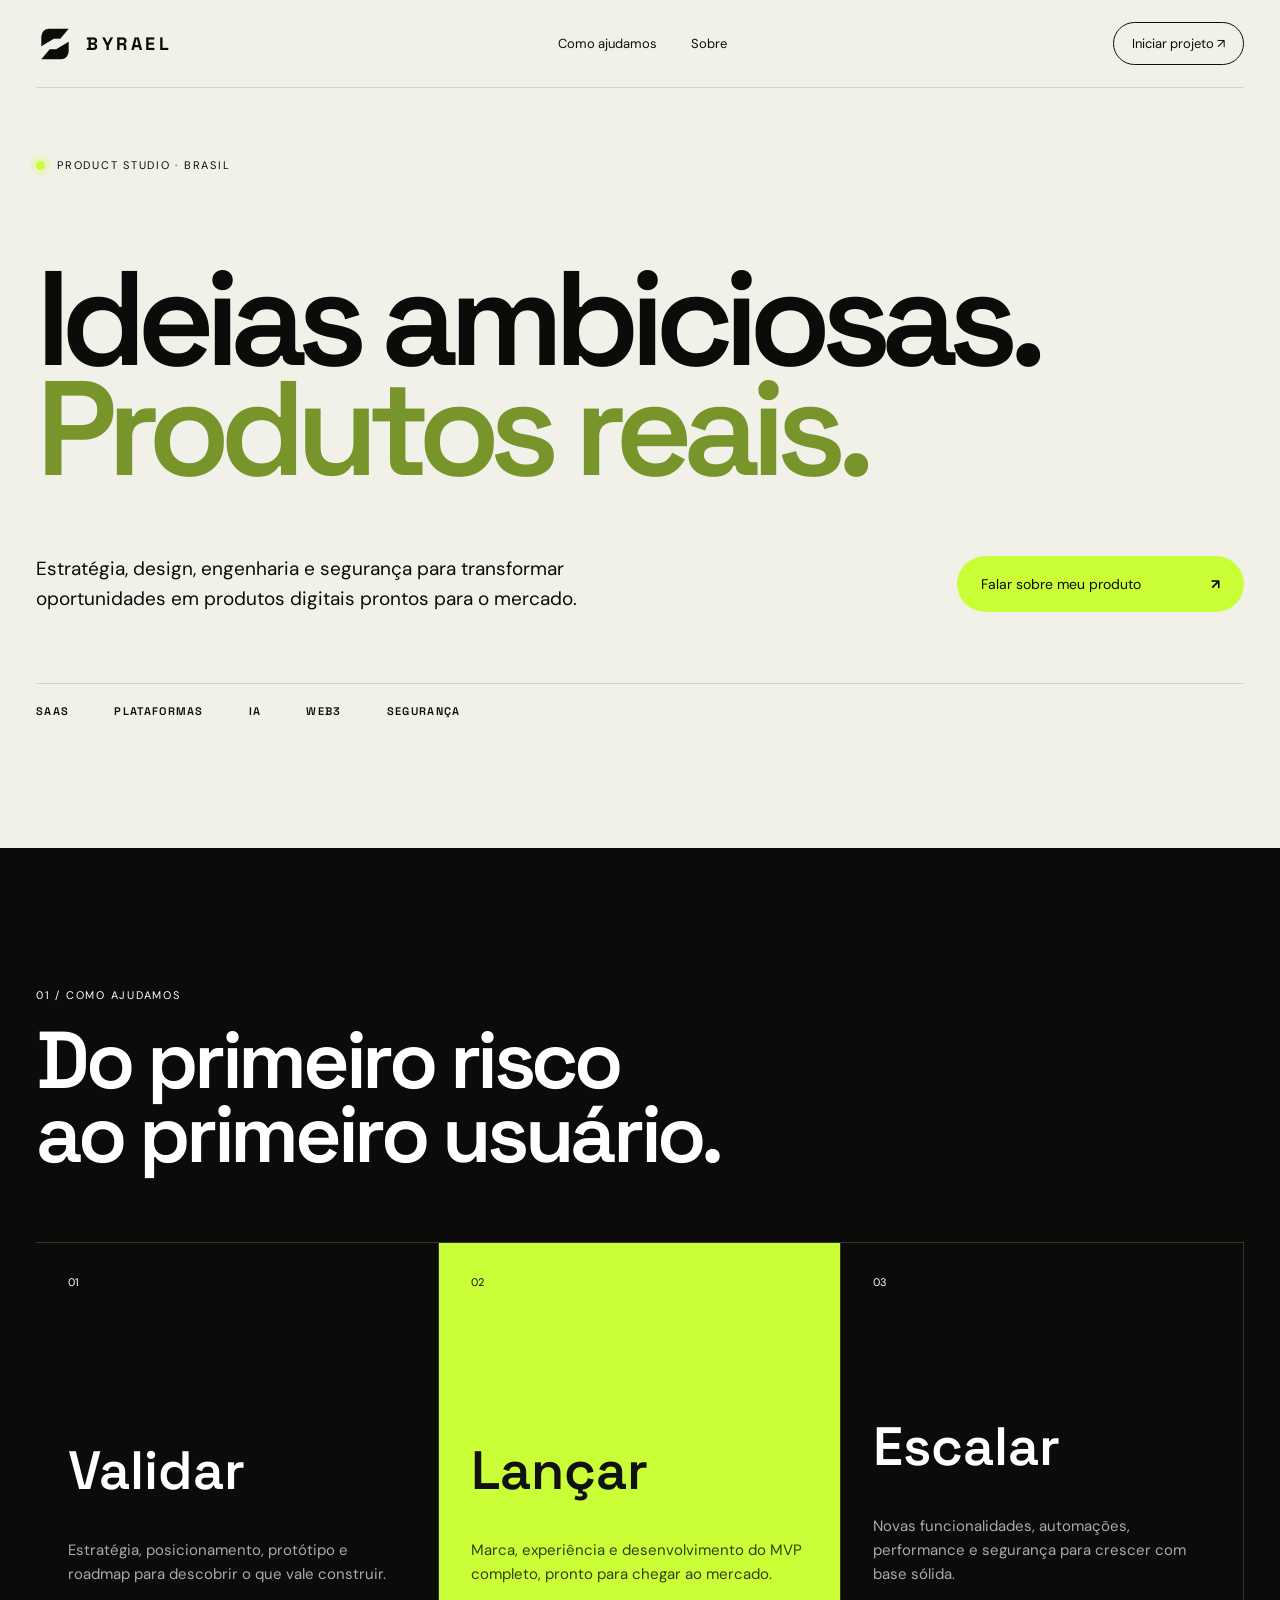
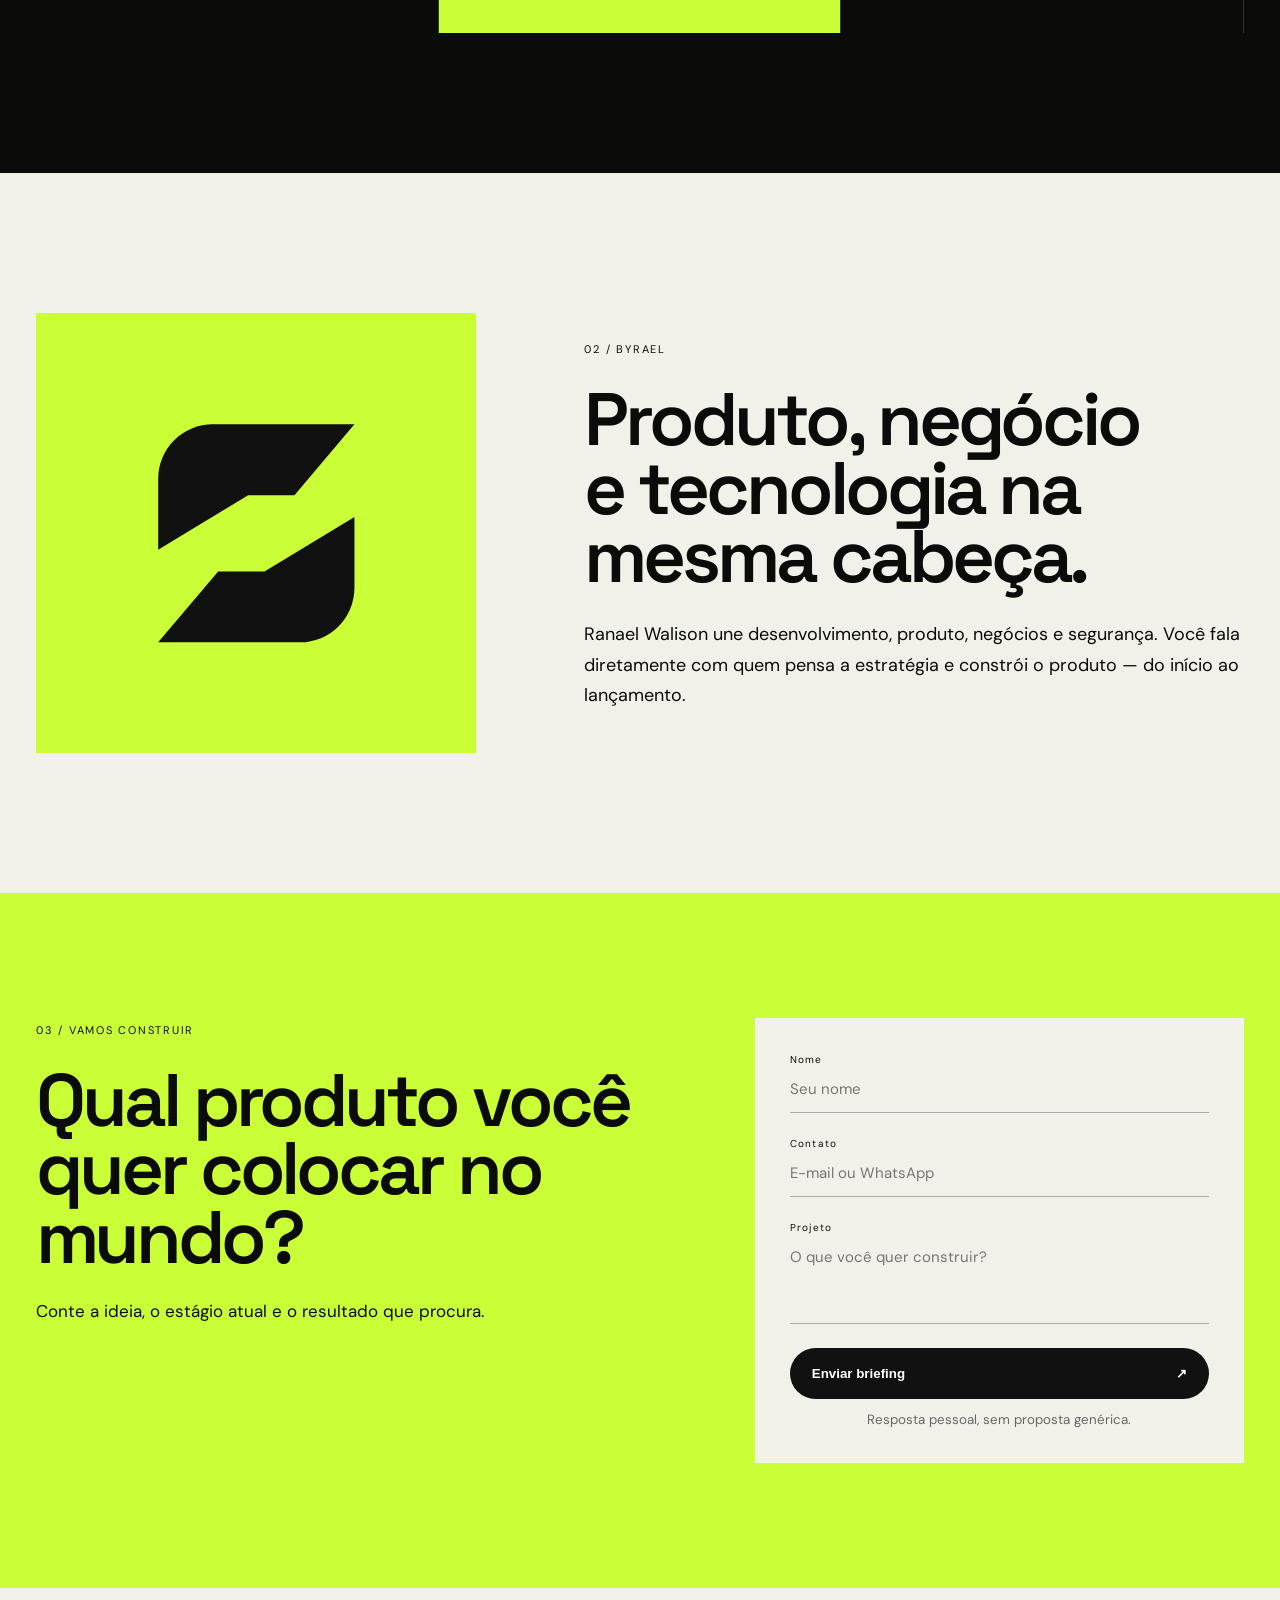
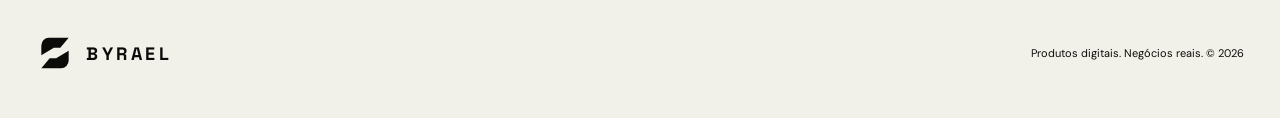
==== commit d482c14f: "Remove project references from index.html" ====
--- a/index.html
+++ b/index.html
@@ -1,16 +1,8 @@
 <!doctype html><html lang="pt-BR"><head><meta charset="utf-8"><meta name="viewport" content="width=device-width,initial-scale=1"><meta name="description" content="BYRAEL cria SaaS, plataformas e produtos digitais da estratégia ao lançamento."><title>BYRAEL — Produtos digitais para crescer</title><link rel="preconnect" href="https://fonts.googleapis.com"><link rel="preconnect" href="https://fonts.gstatic.com" crossorigin><link href="https://fonts.googleapis.com/css2?family=DM+Sans:wght@400;500;600&family=Space+Grotesk:wght@500;600;700&display=swap" rel="stylesheet"><link rel="stylesheet" href="styles.css"></head><body>
-<header class="nav wrap"><a class="brand" href="#top"><svg viewBox="0 0 100 100"><path d="M14 56V30A20 20 0 0 1 34 10h52L64 36H47z"/><path d="M86 44v26a20 20 0 0 1-20 20H14l22-26h17z"/></svg><span>BYRAEL</span></a><nav><a href="#projetos">Projetos</a><a href="#servicos">Como ajudamos</a><a href="#sobre">Sobre</a></nav><a class="nav-cta" href="#contato">Iniciar projeto ↗</a><button class="menu">Menu</button></header>
-<main id="top">
-<section class="hero wrap"><div class="hero-tag"><i></i> PRODUCT STUDIO · BRASIL</div><h1>Ideias ambiciosas.<br><em>Produtos reais.</em></h1><div class="hero-base"><p>Estratégia, design, engenharia e segurança para transformar oportunidades em produtos digitais prontos para o mercado.</p><a class="pill lime" href="#contato">Falar sobre meu produto <b>↗</b></a></div><div class="signals"><span>SAAS</span><span>PLATAFORMAS</span><span>IA</span><span>WEB3</span><span>SEGURANÇA</span></div></section>
-<section id="projetos" class="work wrap"><div class="section-title"><span>01 / TRABALHO SELECIONADO</span><h2>Produtos que já<br>saíram do papel.</h2><p>Não mostramos conceitos fictícios. Aqui estão produtos reais, criados para pessoas e mercados diferentes.</p></div>
-<div class="project-list">
-<a class="project-row" href="https://skincarebr.com.br/" target="_blank" rel="noreferrer"><span>01</span><h3>Skincare Brazil</h3><p>Plataforma de skincare personalizado com inteligência artificial.</p><small>BEAUTY TECH · IA</small><b>↗</b></a>
-<a class="project-row" href="https://pagardasmei.com.br/" target="_blank" rel="noreferrer"><span>02</span><h3>PagarDASMEI</h3><p>SaaS que simplifica obrigações e a rotina do microempreendedor.</p><small>FINTECH · SAAS</small><b>↗</b></a>
-<a class="project-row" href="https://satoshiworld.vercel.app/" target="_blank" rel="noreferrer"><span>03</span><h3>Satoshi World</h3><p>Experiência de educação e cultura sobre tecnologia descentralizada.</p><small>WEB3 · EDUCAÇÃO</small><b>↗</b></a>
-<div class="project-row muted"><span>04</span><h3>Adote um Vô</h3><p>Tecnologia para aproximar gerações e transformar conexão em cuidado.</p><small>IMPACTO SOCIAL</small><b>—</b></div>
-</div><div class="other"><span>TAMBÉM CONSTRUÍMOS</span><b>Googen Creator</b><b>Santos Descentraliza</b><b>123 Atacado</b></div></section>
-<section id="servicos" class="services"><div class="wrap"><div class="section-title light"><span>02 / COMO AJUDAMOS</span><h2>Do primeiro risco<br>ao primeiro usuário.</h2></div><div class="service-grid"><article><span>01</span><h3>Validar</h3><p>Estratégia, posicionamento, protótipo e roadmap para descobrir o que vale construir.</p></article><article class="active"><span>02</span><h3>Lançar</h3><p>Marca, experiência e desenvolvimento do MVP completo, pronto para chegar ao mercado.</p></article><article><span>03</span><h3>Escalar</h3><p>Novas funcionalidades, automações, performance e segurança para crescer com base sólida.</p></article></div></div></section>
-<section id="sobre" class="about wrap"><div class="about-mark"><svg viewBox="0 0 100 100"><path d="M14 56V30A20 20 0 0 1 34 10h52L64 36H47z"/><path d="M86 44v26a20 20 0 0 1-20 20H14l22-26h17z"/></svg></div><div><span>03 / BYRAEL</span><h2>Produto, negócio<br>e tecnologia na<br>mesma cabeça.</h2><p>Ranael Walison une desenvolvimento, produto, negócios e segurança. Você fala diretamente com quem pensa a estratégia e constrói o produto — do início ao lançamento.</p></div></section>
-<section id="contato" class="contact"><div class="wrap contact-grid"><div><span>04 / VAMOS CONSTRUIR</span><h2>Qual produto você quer colocar no mundo?</h2><p>Conte a ideia, o estágio atual e o resultado que procura.</p></div><form id="lead-form"><label>Nome<input name="name" required placeholder="Seu nome"></label><label>Contato<input name="contact" required placeholder="E-mail ou WhatsApp"></label><label>Projeto<textarea name="idea" required placeholder="O que você quer construir?"></textarea></label><button type="submit">Enviar briefing <b>↗</b></button><small>Resposta pessoal, sem proposta genérica.</small></form></div></section></main>
+<header class="nav wrap"><a class="brand" href="#top"><svg viewBox="0 0 100 100"><path d="M14 56V30A20 20 0 0 1 34 10h52L64 36H47z"/><path d="M86 44v26a20 20 0 0 1-20 20H14l22-26h17z"/></svg><span>BYRAEL</span></a><nav><a href="#servicos">Como ajudamos</a><a href="#sobre">Sobre</a></nav><a class="nav-cta" href="#contato">Iniciar projeto ↗</a><button class="menu">Menu</button></header>
+<main id="top"><section class="hero wrap"><div class="hero-tag"><i></i> PRODUCT STUDIO · BRASIL</div><h1>Ideias ambiciosas.<br><em>Produtos reais.</em></h1><div class="hero-base"><p>Estratégia, design, engenharia e segurança para transformar oportunidades em produtos digitais prontos para o mercado.</p><a class="pill lime" href="#contato">Falar sobre meu produto <b>↗</b></a></div><div class="signals"><span>SAAS</span><span>PLATAFORMAS</span><span>IA</span><span>WEB3</span><span>SEGURANÇA</span></div></section>
+<section id="servicos" class="services"><div class="wrap"><div class="section-title light"><span>01 / COMO AJUDAMOS</span><h2>Do primeiro risco<br>ao primeiro usuário.</h2></div><div class="service-grid"><article><span>01</span><h3>Validar</h3><p>Estratégia, posicionamento, protótipo e roadmap para descobrir o que vale construir.</p></article><article class="active"><span>02</span><h3>Lançar</h3><p>Marca, experiência e desenvolvimento do MVP completo, pronto para chegar ao mercado.</p></article><article><span>03</span><h3>Escalar</h3><p>Novas funcionalidades, automações, performance e segurança para crescer com base sólida.</p></article></div></div></section>
+<section id="sobre" class="about wrap"><div class="about-mark"><svg viewBox="0 0 100 100"><path d="M14 56V30A20 20 0 0 1 34 10h52L64 36H47z"/><path d="M86 44v26a20 20 0 0 1-20 20H14l22-26h17z"/></svg></div><div><span>02 / BYRAEL</span><h2>Produto, negócio<br>e tecnologia na<br>mesma cabeça.</h2><p>Ranael Walison une desenvolvimento, produto, negócios e segurança. Você fala diretamente com quem pensa a estratégia e constrói o produto — do início ao lançamento.</p></div></section>
+<section id="contato" class="contact"><div class="wrap contact-grid"><div><span>03 / VAMOS CONSTRUIR</span><h2>Qual produto você quer colocar no mundo?</h2><p>Conte a ideia, o estágio atual e o resultado que procura.</p></div><form id="lead-form"><label>Nome<input name="name" required placeholder="Seu nome"></label><label>Contato<input name="contact" required placeholder="E-mail ou WhatsApp"></label><label>Projeto<textarea name="idea" required placeholder="O que você quer construir?"></textarea></label><button type="submit">Enviar briefing <b>↗</b></button><small>Resposta pessoal, sem proposta genérica.</small></form></div></section></main>
 <footer class="footer wrap"><div class="brand"><svg viewBox="0 0 100 100"><path d="M14 56V30A20 20 0 0 1 34 10h52L64 36H47z"/><path d="M86 44v26a20 20 0 0 1-20 20H14l22-26h17z"/></svg><span>BYRAEL</span></div><small>Produtos digitais. Negócios reais. © 2026</small></footer><script src="script.js"></script></body></html>
 
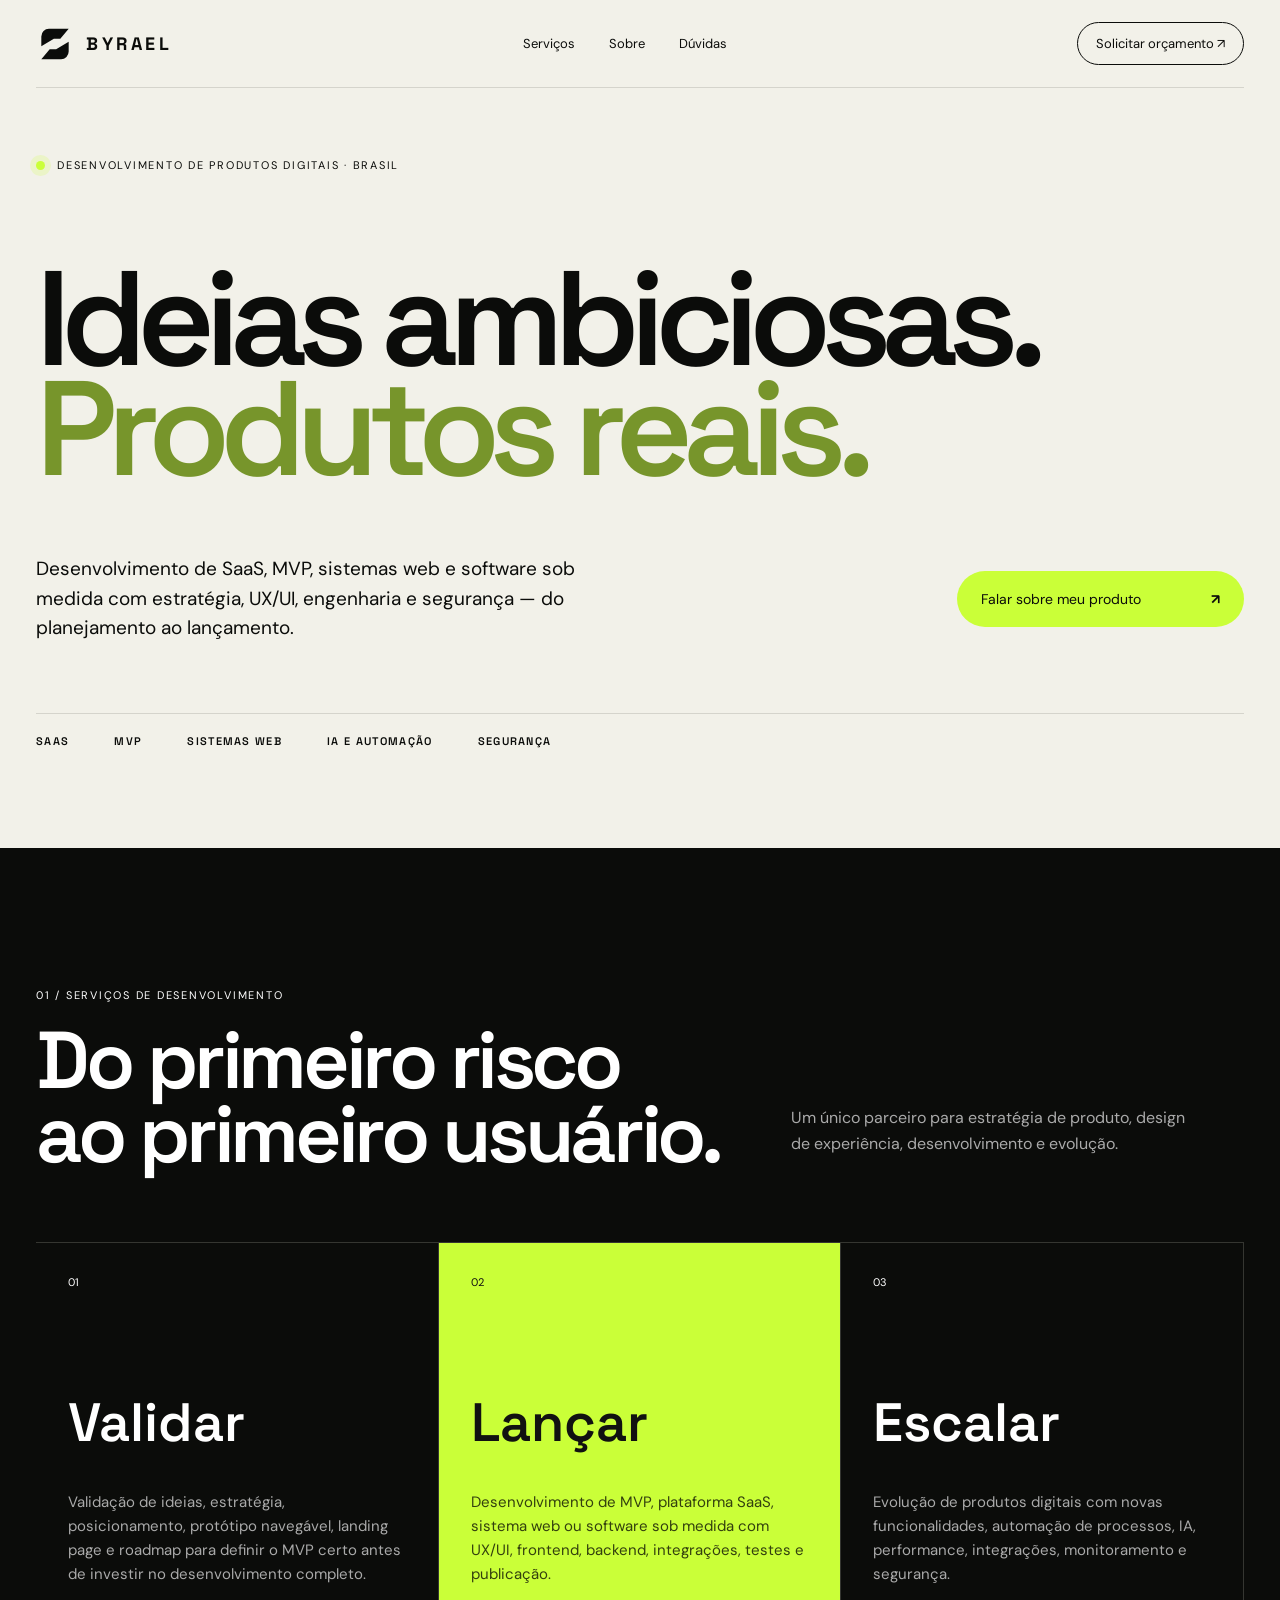
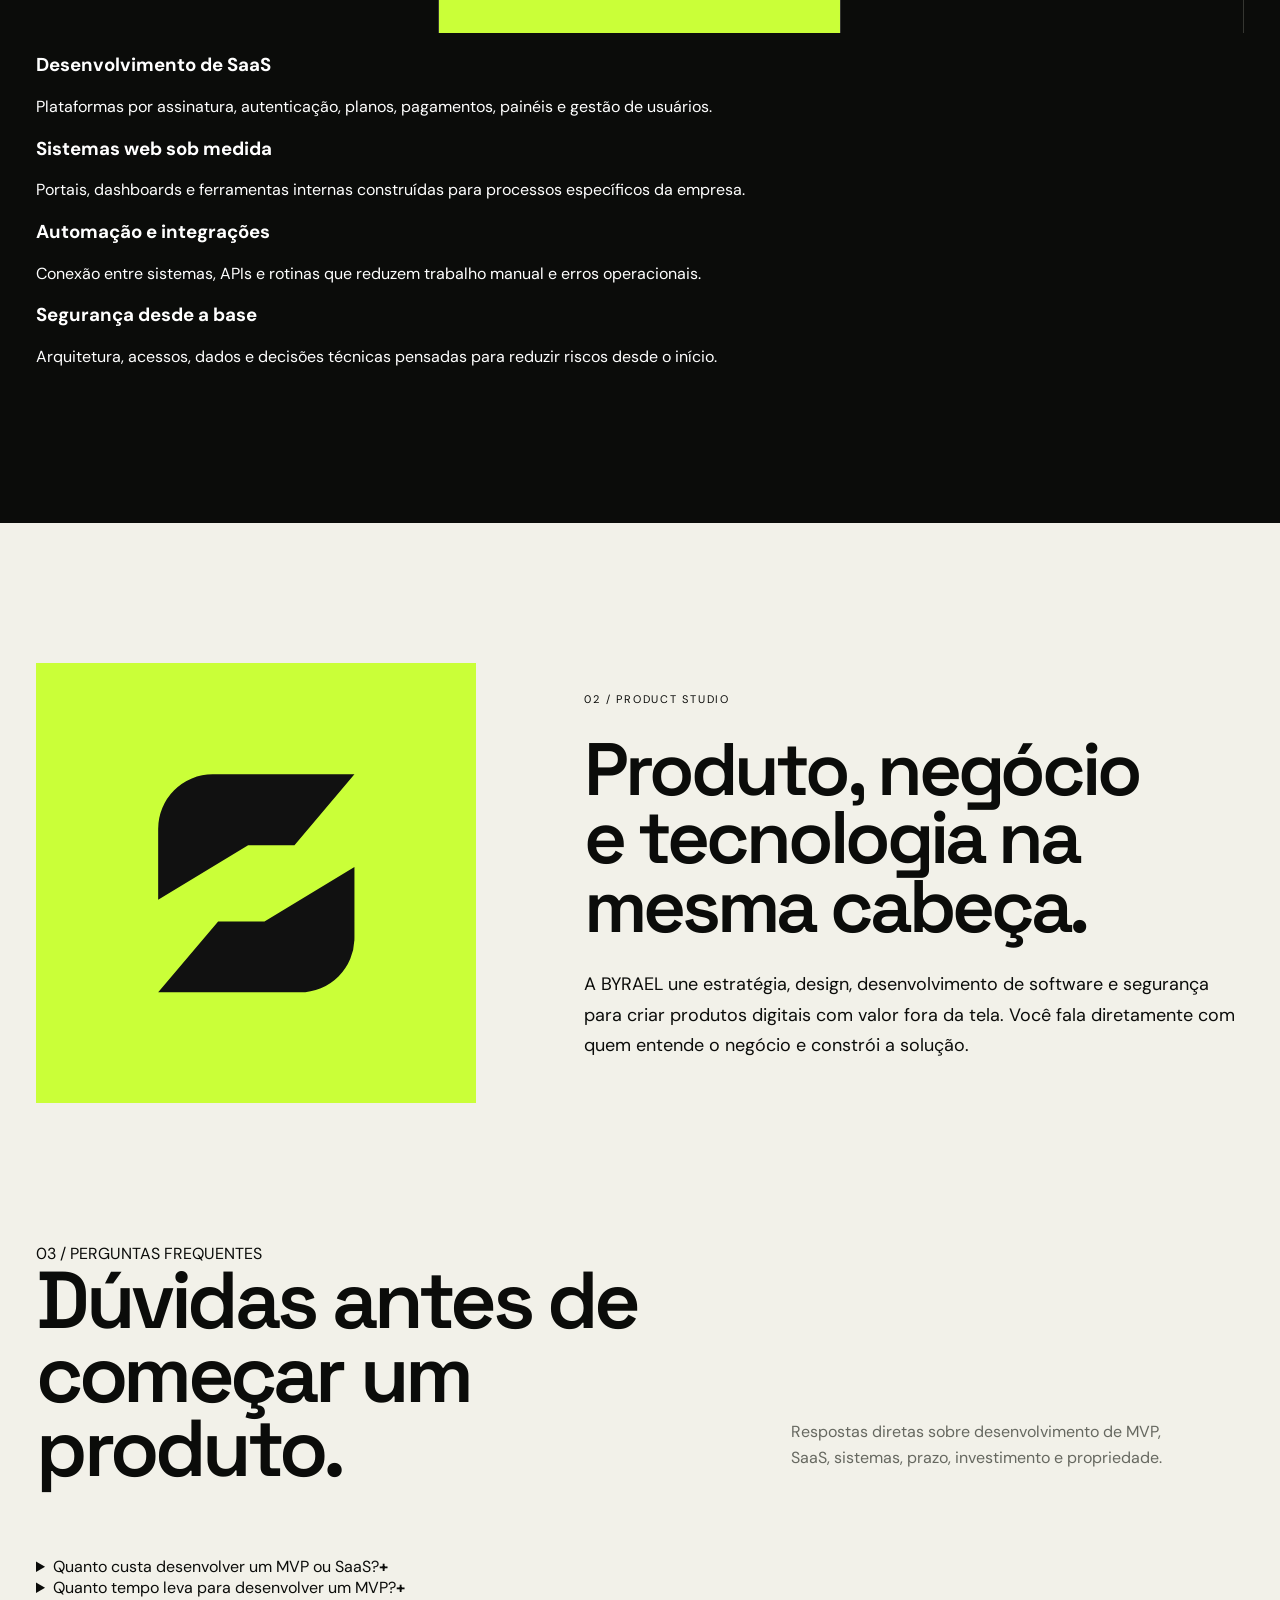
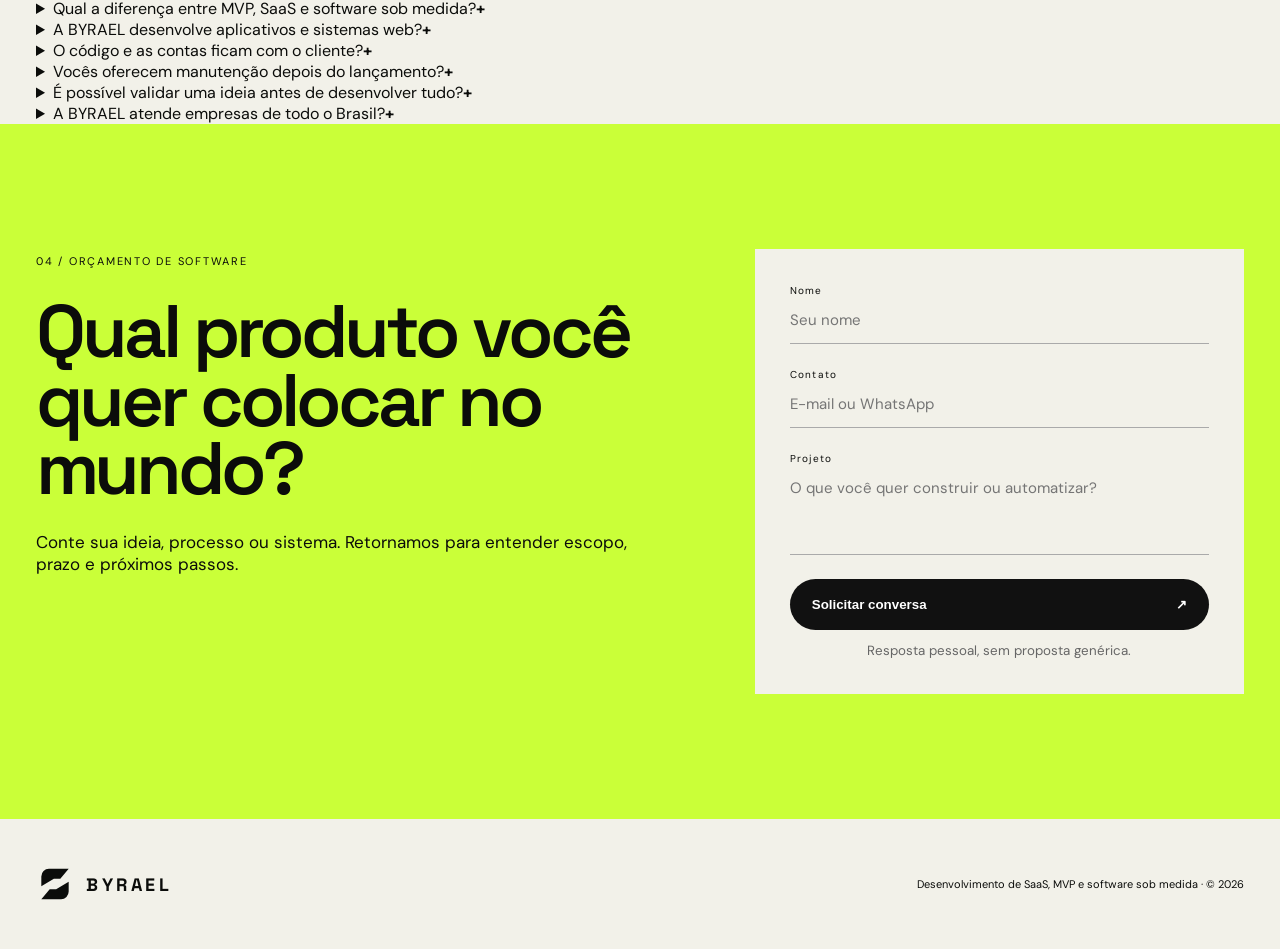
==== commit b9438329: "Add search-intent SEO content and FAQ schema" ====
--- a/index.html
+++ b/index.html
@@ -1,8 +1,18 @@
-<!doctype html><html lang="pt-BR"><head><meta charset="utf-8"><meta name="viewport" content="width=device-width,initial-scale=1"><meta name="description" content="BYRAEL cria SaaS, plataformas e produtos digitais da estratégia ao lançamento."><title>BYRAEL — Produtos digitais para crescer</title><link rel="preconnect" href="https://fonts.googleapis.com"><link rel="preconnect" href="https://fonts.gstatic.com" crossorigin><link href="https://fonts.googleapis.com/css2?family=DM+Sans:wght@400;500;600&family=Space+Grotesk:wght@500;600;700&display=swap" rel="stylesheet"><link rel="stylesheet" href="styles.css"></head><body>
-<header class="nav wrap"><a class="brand" href="#top"><svg viewBox="0 0 100 100"><path d="M14 56V30A20 20 0 0 1 34 10h52L64 36H47z"/><path d="M86 44v26a20 20 0 0 1-20 20H14l22-26h17z"/></svg><span>BYRAEL</span></a><nav><a href="#servicos">Como ajudamos</a><a href="#sobre">Sobre</a></nav><a class="nav-cta" href="#contato">Iniciar projeto ↗</a><button class="menu">Menu</button></header>
-<main id="top"><section class="hero wrap"><div class="hero-tag"><i></i> PRODUCT STUDIO · BRASIL</div><h1>Ideias ambiciosas.<br><em>Produtos reais.</em></h1><div class="hero-base"><p>Estratégia, design, engenharia e segurança para transformar oportunidades em produtos digitais prontos para o mercado.</p><a class="pill lime" href="#contato">Falar sobre meu produto <b>↗</b></a></div><div class="signals"><span>SAAS</span><span>PLATAFORMAS</span><span>IA</span><span>WEB3</span><span>SEGURANÇA</span></div></section>
-<section id="servicos" class="services"><div class="wrap"><div class="section-title light"><span>01 / COMO AJUDAMOS</span><h2>Do primeiro risco<br>ao primeiro usuário.</h2></div><div class="service-grid"><article><span>01</span><h3>Validar</h3><p>Estratégia, posicionamento, protótipo e roadmap para descobrir o que vale construir.</p></article><article class="active"><span>02</span><h3>Lançar</h3><p>Marca, experiência e desenvolvimento do MVP completo, pronto para chegar ao mercado.</p></article><article><span>03</span><h3>Escalar</h3><p>Novas funcionalidades, automações, performance e segurança para crescer com base sólida.</p></article></div></div></section>
-<section id="sobre" class="about wrap"><div class="about-mark"><svg viewBox="0 0 100 100"><path d="M14 56V30A20 20 0 0 1 34 10h52L64 36H47z"/><path d="M86 44v26a20 20 0 0 1-20 20H14l22-26h17z"/></svg></div><div><span>02 / BYRAEL</span><h2>Produto, negócio<br>e tecnologia na<br>mesma cabeça.</h2><p>Ranael Walison une desenvolvimento, produto, negócios e segurança. Você fala diretamente com quem pensa a estratégia e constrói o produto — do início ao lançamento.</p></div></section>
-<section id="contato" class="contact"><div class="wrap contact-grid"><div><span>03 / VAMOS CONSTRUIR</span><h2>Qual produto você quer colocar no mundo?</h2><p>Conte a ideia, o estágio atual e o resultado que procura.</p></div><form id="lead-form"><label>Nome<input name="name" required placeholder="Seu nome"></label><label>Contato<input name="contact" required placeholder="E-mail ou WhatsApp"></label><label>Projeto<textarea name="idea" required placeholder="O que você quer construir?"></textarea></label><button type="submit">Enviar briefing <b>↗</b></button><small>Resposta pessoal, sem proposta genérica.</small></form></div></section></main>
-<footer class="footer wrap"><div class="brand"><svg viewBox="0 0 100 100"><path d="M14 56V30A20 20 0 0 1 34 10h52L64 36H47z"/><path d="M86 44v26a20 20 0 0 1-20 20H14l22-26h17z"/></svg><span>BYRAEL</span></div><small>Produtos digitais. Negócios reais. © 2026</small></footer><script src="script.js"></script></body></html>
+<!doctype html><html lang="pt-BR"><head><meta charset="utf-8"><meta name="viewport" content="width=device-width,initial-scale=1"><title>Desenvolvimento de SaaS, MVP e Software Sob Medida | BYRAEL</title><meta name="description" content="Desenvolvimento de SaaS, MVP, sistemas web, automações e software sob medida. Estratégia, UX/UI, engenharia e segurança do planejamento ao lançamento."><meta name="robots" content="index,follow,max-image-preview:large"><link rel="canonical" href="https://byrael-digital.vercel.app/"><meta property="og:type" content="website"><meta property="og:locale" content="pt_BR"><meta property="og:title" content="BYRAEL — Desenvolvimento de SaaS, MVP e Software Sob Medida"><meta property="og:description" content="Transformamos ideias e processos em produtos digitais prontos para o mercado."><meta property="og:url" content="https://byrael-digital.vercel.app/"><meta name="twitter:card" content="summary"><link rel="preconnect" href="https://fonts.googleapis.com"><link rel="preconnect" href="https://fonts.gstatic.com" crossorigin><link href="https://fonts.googleapis.com/css2?family=DM+Sans:wght@400;500;600&family=Space+Grotesk:wght@500;600;700&display=swap" rel="stylesheet"><link rel="stylesheet" href="styles.css"><link rel="stylesheet" href="seo.css">
+<script type="application/ld+json">{"@context":"https://schema.org","@graph":[{"@type":"ProfessionalService","@id":"https://byrael-digital.vercel.app/#business","name":"BYRAEL","url":"https://byrael-digital.vercel.app/","description":"Estúdio de desenvolvimento de SaaS, MVP, sistemas web, automações e software sob medida.","areaServed":"BR","serviceType":["Desenvolvimento de SaaS","Desenvolvimento de MVP","Software sob medida","Sistemas web","Automação de processos","UX/UI Design","Segurança de aplicações"]},{"@type":"FAQPage","mainEntity":[{"@type":"Question","name":"Quanto custa desenvolver um MVP ou SaaS?","acceptedAnswer":{"@type":"Answer","text":"O investimento depende do escopo, integrações, nível de segurança e complexidade do produto. A BYRAEL começa pela definição do problema e do MVP para estimar prazo e investimento com clareza, evitando construir funcionalidades que ainda não precisam existir."}},{"@type":"Question","name":"Quanto tempo leva para desenvolver um MVP?","acceptedAnswer":{"@type":"Answer","text":"O prazo varia conforme o escopo e as integrações. Depois da etapa de descoberta, o projeto recebe um cronograma dividido em validação, design, desenvolvimento, testes e lançamento."}},{"@type":"Question","name":"Qual a diferença entre MVP, SaaS e software sob medida?","acceptedAnswer":{"@type":"Answer","text":"MVP é a primeira versão capaz de validar uma hipótese com usuários reais. SaaS é um software oferecido como serviço, geralmente por assinatura. Software sob medida é criado para atender um processo ou necessidade específica de uma empresa."}},{"@type":"Question","name":"A BYRAEL desenvolve aplicativos e sistemas web?","acceptedAnswer":{"@type":"Answer","text":"Sim. A BYRAEL desenvolve plataformas SaaS, sistemas web, painéis, portais, automações, integrações e experiências digitais. A tecnologia é definida conforme o público, o objetivo e o orçamento do produto."}},{"@type":"Question","name":"O código e as contas ficam com o cliente?","acceptedAnswer":{"@type":"Answer","text":"A estrutura de propriedade e acesso é definida no contrato. O projeto pode ser organizado para que domínio, infraestrutura, banco de dados, repositório e serviços externos permaneçam sob controle do cliente."}},{"@type":"Question","name":"Vocês oferecem manutenção depois do lançamento?","acceptedAnswer":{"@type":"Answer","text":"Sim. A evolução pode incluir correções, monitoramento, novas funcionalidades, automações, melhorias de conversão, performance e segurança."}},{"@type":"Question","name":"É possível validar uma ideia antes de desenvolver tudo?","acceptedAnswer":{"@type":"Answer","text":"Sim. A etapa de validação pode incluir posicionamento, definição de público, protótipo navegável, landing page e roadmap do MVP antes do investimento no produto completo."}},{"@type":"Question","name":"A BYRAEL atende empresas de todo o Brasil?","acceptedAnswer":{"@type":"Answer","text":"Sim. O trabalho é realizado remotamente e pode atender fundadores, startups e empresas em qualquer região do Brasil."}}]}]}</script></head><body>
+<header class="nav wrap"><a class="brand" href="#top"><svg viewBox="0 0 100 100"><path d="M14 56V30A20 20 0 0 1 34 10h52L64 36H47z"/><path d="M86 44v26a20 20 0 0 1-20 20H14l22-26h17z"/></svg><span>BYRAEL</span></a><nav><a href="#servicos">Serviços</a><a href="#sobre">Sobre</a><a href="#faq">Dúvidas</a></nav><a class="nav-cta" href="#contato">Solicitar orçamento ↗</a><button class="menu">Menu</button></header>
+<main id="top"><section class="hero wrap"><div class="hero-tag"><i></i> DESENVOLVIMENTO DE PRODUTOS DIGITAIS · BRASIL</div><h1>Ideias ambiciosas.<br><em>Produtos reais.</em></h1><div class="hero-base"><p>Desenvolvimento de SaaS, MVP, sistemas web e software sob medida com estratégia, UX/UI, engenharia e segurança — do planejamento ao lançamento.</p><a class="pill lime" href="#contato">Falar sobre meu produto <b>↗</b></a></div><div class="signals"><span>SAAS</span><span>MVP</span><span>SISTEMAS WEB</span><span>IA E AUTOMAÇÃO</span><span>SEGURANÇA</span></div></section>
+<section id="servicos" class="services"><div class="wrap"><div class="section-title light"><span>01 / SERVIÇOS DE DESENVOLVIMENTO</span><h2>Do primeiro risco<br>ao primeiro usuário.</h2><p>Um único parceiro para estratégia de produto, design de experiência, desenvolvimento e evolução.</p></div><div class="service-grid"><article><span>01</span><h3>Validar</h3><p>Validação de ideias, estratégia, posicionamento, protótipo navegável, landing page e roadmap para definir o MVP certo antes de investir no desenvolvimento completo.</p></article><article class="active"><span>02</span><h3>Lançar</h3><p>Desenvolvimento de MVP, plataforma SaaS, sistema web ou software sob medida com UX/UI, frontend, backend, integrações, testes e publicação.</p></article><article><span>03</span><h3>Escalar</h3><p>Evolução de produtos digitais com novas funcionalidades, automação de processos, IA, performance, integrações, monitoramento e segurança.</p></article></div><div class="service-keywords"><article><h3>Desenvolvimento de SaaS</h3><p>Plataformas por assinatura, autenticação, planos, pagamentos, painéis e gestão de usuários.</p></article><article><h3>Sistemas web sob medida</h3><p>Portais, dashboards e ferramentas internas construídas para processos específicos da empresa.</p></article><article><h3>Automação e integrações</h3><p>Conexão entre sistemas, APIs e rotinas que reduzem trabalho manual e erros operacionais.</p></article><article><h3>Segurança desde a base</h3><p>Arquitetura, acessos, dados e decisões técnicas pensadas para reduzir riscos desde o início.</p></article></div></div></section>
+<section id="sobre" class="about wrap"><div class="about-mark"><svg viewBox="0 0 100 100"><path d="M14 56V30A20 20 0 0 1 34 10h52L64 36H47z"/><path d="M86 44v26a20 20 0 0 1-20 20H14l22-26h17z"/></svg></div><div><span>02 / PRODUCT STUDIO</span><h2>Produto, negócio<br>e tecnologia na<br>mesma cabeça.</h2><p>A BYRAEL une estratégia, design, desenvolvimento de software e segurança para criar produtos digitais com valor fora da tela. Você fala diretamente com quem entende o negócio e constrói a solução.</p></div></section>
+<section id="faq" class="faq wrap"><div class="section-title"><div><span>03 / PERGUNTAS FREQUENTES</span><h2>Dúvidas antes de<br>começar um produto.</h2></div><p>Respostas diretas sobre desenvolvimento de MVP, SaaS, sistemas, prazo, investimento e propriedade.</p></div><div class="faq-list">
+<details><summary>Quanto custa desenvolver um MVP ou SaaS?<b>+</b></summary><p>O investimento depende do escopo, integrações, nível de segurança e complexidade. Primeiro definimos o problema e o MVP para estimar prazo e investimento com clareza, sem construir o que ainda não precisa existir.</p></details>
+<details><summary>Quanto tempo leva para desenvolver um MVP?<b>+</b></summary><p>O prazo varia conforme o escopo e as integrações. Depois da descoberta, o projeto recebe um cronograma dividido em validação, design, desenvolvimento, testes e lançamento.</p></details>
+<details><summary>Qual a diferença entre MVP, SaaS e software sob medida?<b>+</b></summary><p>MVP é a primeira versão capaz de validar uma hipótese com usuários reais. SaaS é um software oferecido como serviço, geralmente por assinatura. Software sob medida atende um processo específico de uma empresa.</p></details>
+<details><summary>A BYRAEL desenvolve aplicativos e sistemas web?<b>+</b></summary><p>Sim. Desenvolvemos plataformas SaaS, sistemas web, painéis, portais, automações, integrações e experiências digitais. A tecnologia é escolhida conforme público, objetivo e orçamento.</p></details>
+<details><summary>O código e as contas ficam com o cliente?<b>+</b></summary><p>A propriedade e os acessos são definidos no contrato. Domínio, infraestrutura, banco de dados, repositório e serviços externos podem permanecer sob controle do cliente.</p></details>
+<details><summary>Vocês oferecem manutenção depois do lançamento?<b>+</b></summary><p>Sim. A evolução pode incluir correções, monitoramento, novas funcionalidades, automações, conversão, performance e segurança.</p></details>
+<details><summary>É possível validar uma ideia antes de desenvolver tudo?<b>+</b></summary><p>Sim. Podemos validar posicionamento, público e solução com protótipo, landing page e roadmap antes do investimento no produto completo.</p></details>
+<details><summary>A BYRAEL atende empresas de todo o Brasil?<b>+</b></summary><p>Sim. O trabalho é remoto e atende fundadores, startups e empresas em qualquer região do Brasil.</p></details></div></section>
+<section id="contato" class="contact"><div class="wrap contact-grid"><div><span>04 / ORÇAMENTO DE SOFTWARE</span><h2>Qual produto você quer colocar no mundo?</h2><p>Conte sua ideia, processo ou sistema. Retornamos para entender escopo, prazo e próximos passos.</p></div><form id="lead-form"><label>Nome<input name="name" required placeholder="Seu nome"></label><label>Contato<input name="contact" required placeholder="E-mail ou WhatsApp"></label><label>Projeto<textarea name="idea" required placeholder="O que você quer construir ou automatizar?"></textarea></label><button type="submit">Solicitar conversa <b>↗</b></button><small>Resposta pessoal, sem proposta genérica.</small></form></div></section></main>
+<footer class="footer wrap"><div class="brand"><svg viewBox="0 0 100 100"><path d="M14 56V30A20 20 0 0 1 34 10h52L64 36H47z"/><path d="M86 44v26a20 20 0 0 1-20 20H14l22-26h17z"/></svg><span>BYRAEL</span></div><small>Desenvolvimento de SaaS, MVP e software sob medida · © 2026</small></footer><script src="script.js"></script></body></html>
 
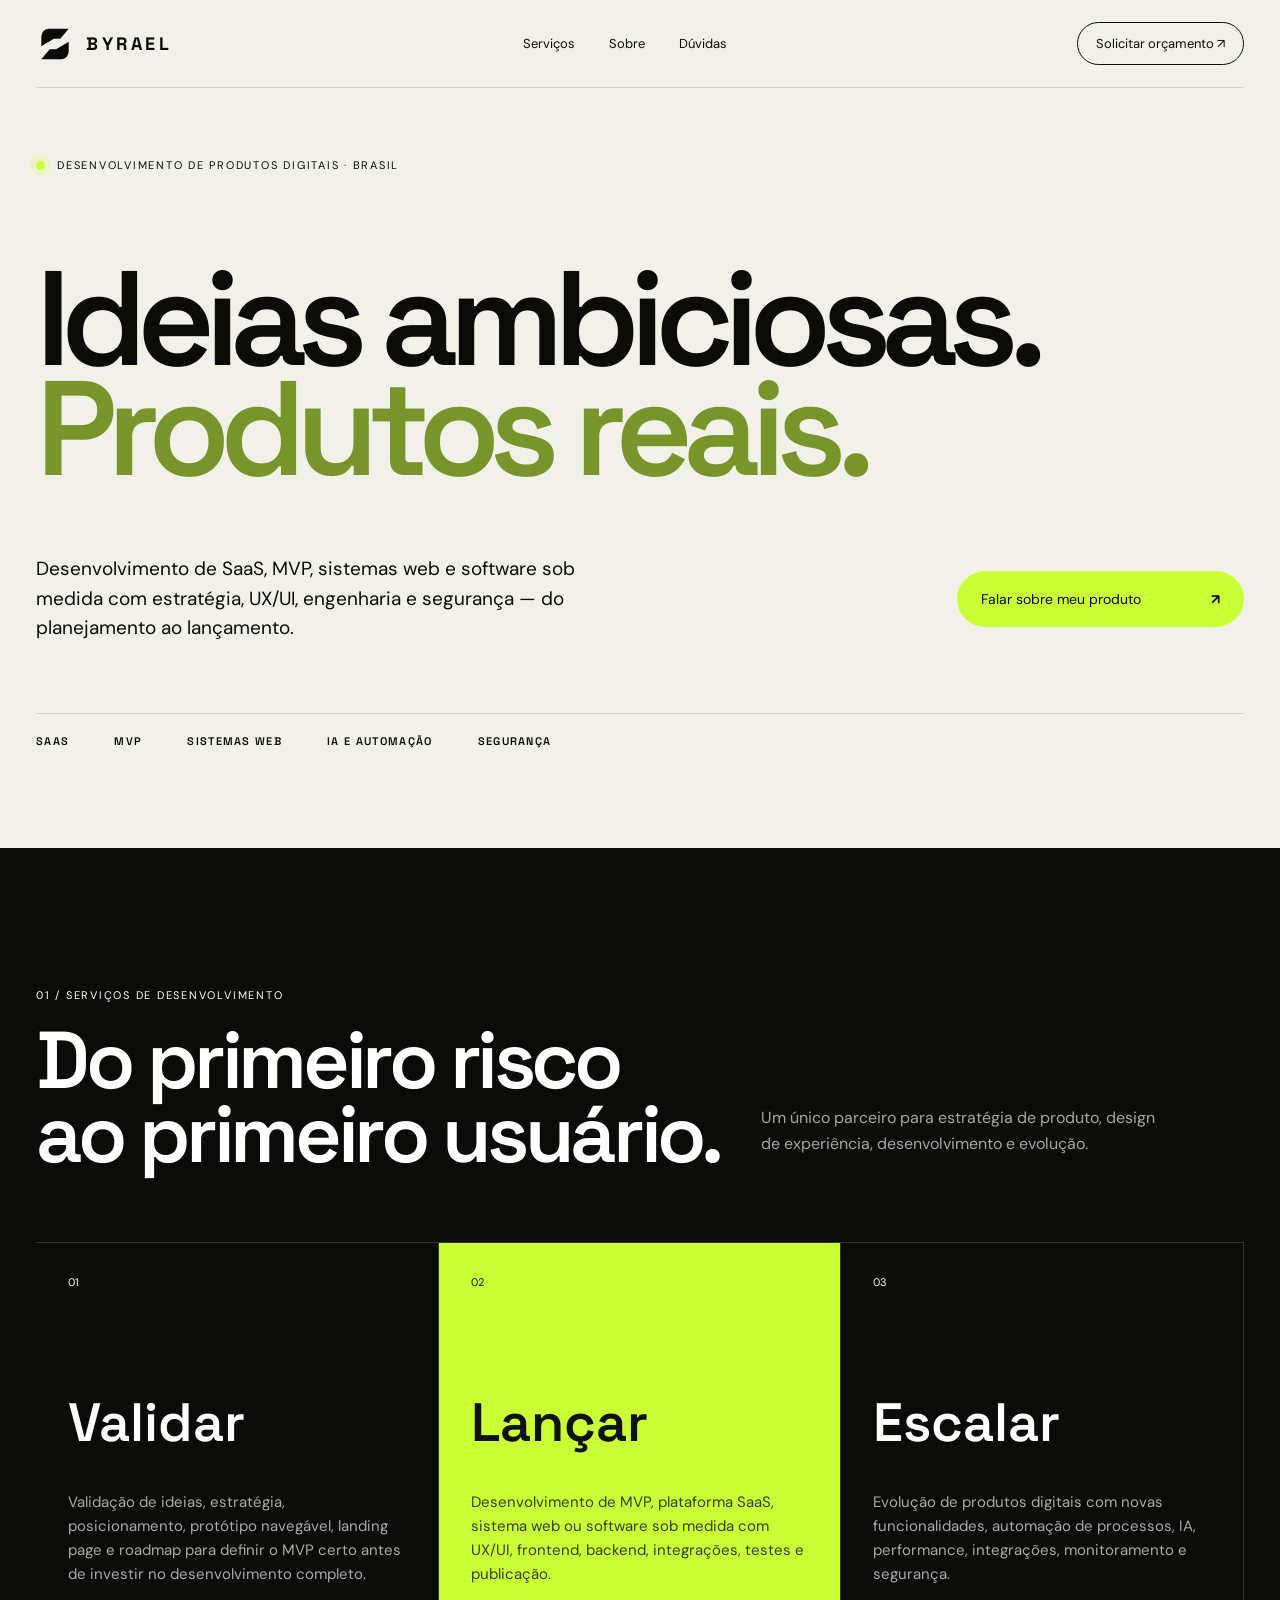
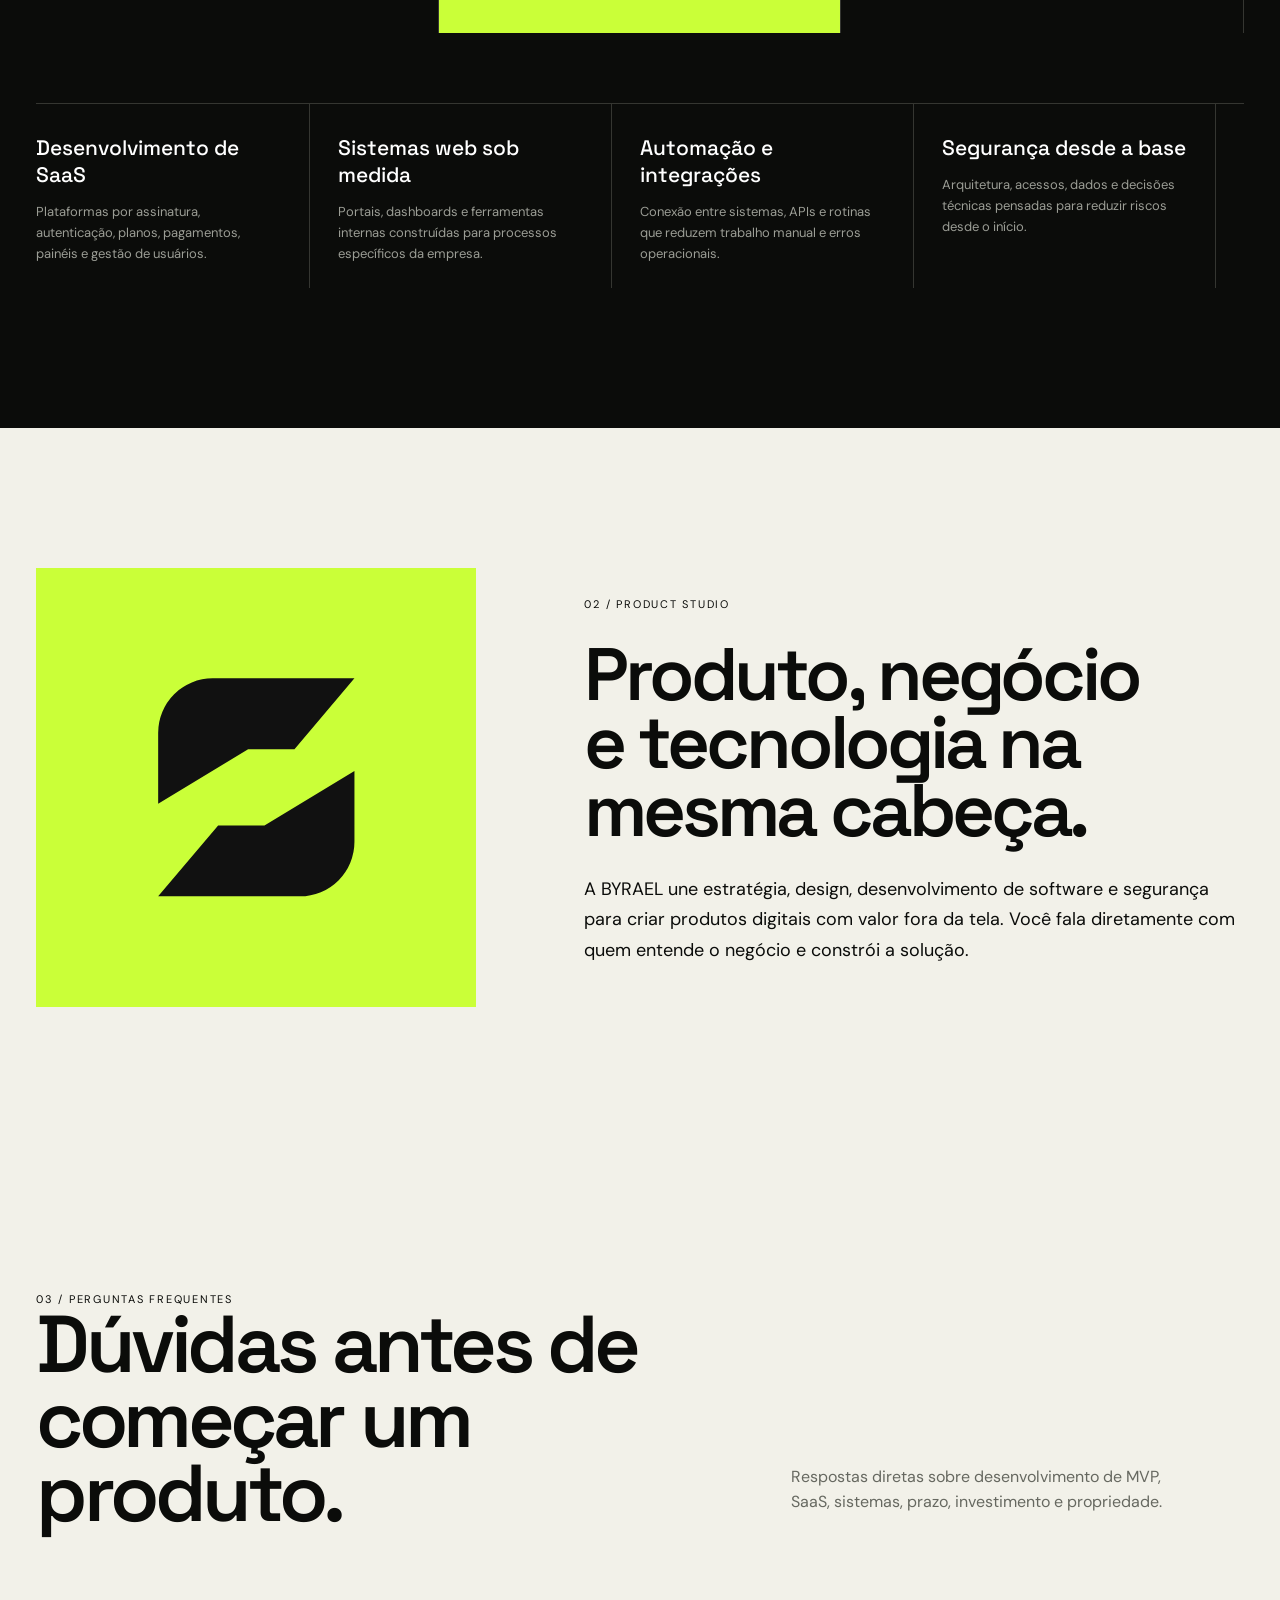
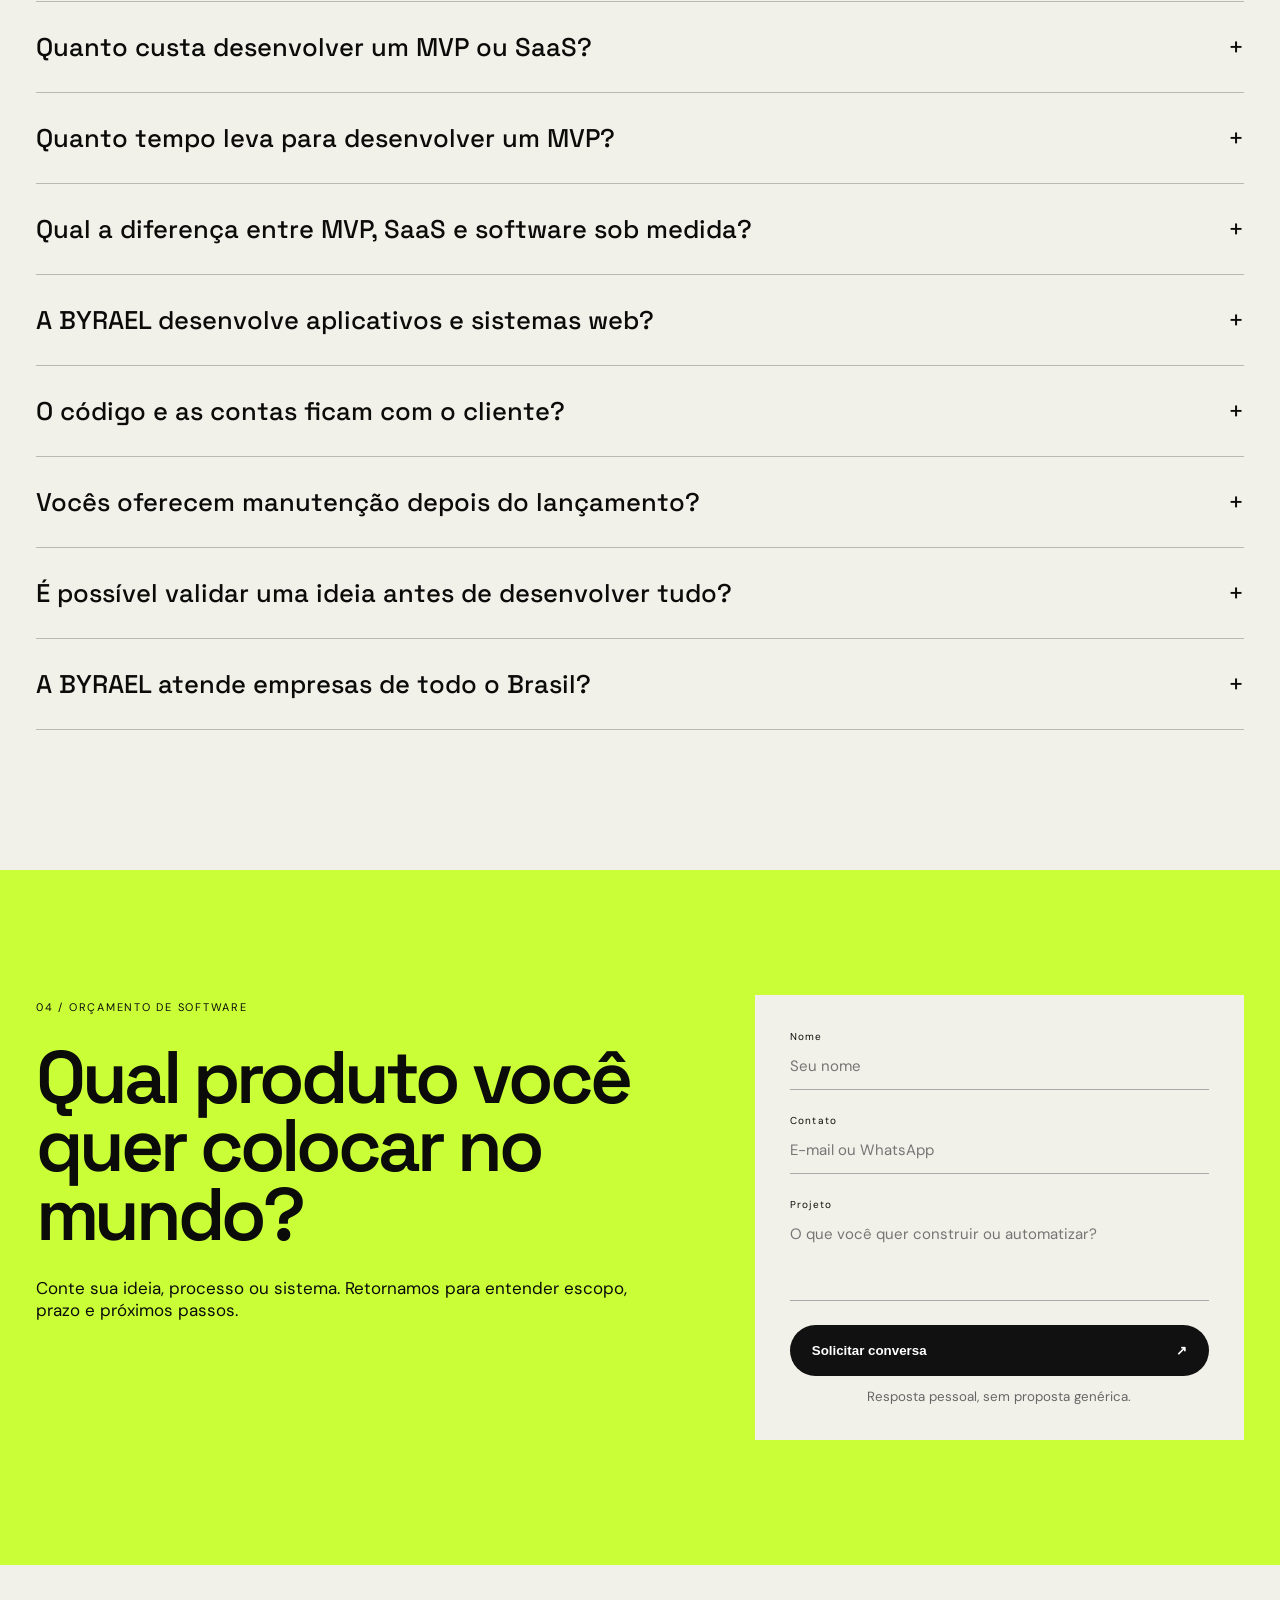
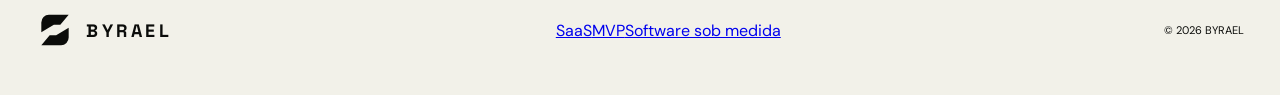
==== commit 5a7479ee: "Expand SEO architecture in index.html" ====
--- a/index.html
+++ b/index.html
@@ -14,5 +14,5 @@
 <details><summary>É possível validar uma ideia antes de desenvolver tudo?<b>+</b></summary><p>Sim. Podemos validar posicionamento, público e solução com protótipo, landing page e roadmap antes do investimento no produto completo.</p></details>
 <details><summary>A BYRAEL atende empresas de todo o Brasil?<b>+</b></summary><p>Sim. O trabalho é remoto e atende fundadores, startups e empresas em qualquer região do Brasil.</p></details></div></section>
 <section id="contato" class="contact"><div class="wrap contact-grid"><div><span>04 / ORÇAMENTO DE SOFTWARE</span><h2>Qual produto você quer colocar no mundo?</h2><p>Conte sua ideia, processo ou sistema. Retornamos para entender escopo, prazo e próximos passos.</p></div><form id="lead-form"><label>Nome<input name="name" required placeholder="Seu nome"></label><label>Contato<input name="contact" required placeholder="E-mail ou WhatsApp"></label><label>Projeto<textarea name="idea" required placeholder="O que você quer construir ou automatizar?"></textarea></label><button type="submit">Solicitar conversa <b>↗</b></button><small>Resposta pessoal, sem proposta genérica.</small></form></div></section></main>
-<footer class="footer wrap"><div class="brand"><svg viewBox="0 0 100 100"><path d="M14 56V30A20 20 0 0 1 34 10h52L64 36H47z"/><path d="M86 44v26a20 20 0 0 1-20 20H14l22-26h17z"/></svg><span>BYRAEL</span></div><small>Desenvolvimento de SaaS, MVP e software sob medida · © 2026</small></footer><script src="script.js"></script></body></html>
+<footer class="footer wrap"><div class="brand"><svg viewBox="0 0 100 100"><path d="M14 56V30A20 20 0 0 1 34 10h52L64 36H47z"/><path d="M86 44v26a20 20 0 0 1-20 20H14l22-26h17z"/></svg><span>BYRAEL</span></div><nav class="seo-links"><a href="/desenvolvimento-saas.html">SaaS</a><a href="/desenvolvimento-mvp.html">MVP</a><a href="/software-sob-medida.html">Software sob medida</a></nav><small>© 2026 BYRAEL</small></footer><script src="script.js"></script><script defer src="/_vercel/insights/script.js"></script></body></html>
 
--- a/seo.css
+++ b/seo.css
@@ -0,0 +1,2 @@
+.services .section-title{grid-template-columns:1.2fr .8fr}.services .section-title>p{color:#a6a79f}.service-keywords{display:grid;grid-template-columns:repeat(4,1fr);border-top:1px solid #353631;margin-top:70px}.service-keywords article{padding:30px 28px 10px 0;border-right:1px solid #353631;margin-right:28px}.service-keywords h3{font:500 21px "Space Grotesk";margin:0 0 14px}.service-keywords p{font-size:13px;line-height:1.6;color:#9b9d95}.faq{padding:140px 0}.faq .section-title>div>span{font-size:11px;letter-spacing:.16em}.faq-list{border-top:1px solid #b9b9b1}.faq details{border-bottom:1px solid #b9b9b1}.faq summary{list-style:none;cursor:pointer;display:flex;align-items:center;justify-content:space-between;padding:28px 0;font:500 clamp(20px,2vw,29px) "Space Grotesk"}.faq summary::-webkit-details-marker{display:none}.faq summary b{font-size:26px;font-weight:400;transition:.25s}.faq details[open] summary b{transform:rotate(45deg)}.faq details p{max-width:850px;margin:0;padding:0 0 30px;font-size:16px;line-height:1.7;color:#64665f}@media(max-width:800px){.services .section-title{display:block}.service-keywords{grid-template-columns:1fr}.service-keywords article{border-right:0;border-bottom:1px solid #353631;margin:0;padding:25px 0}.faq{padding:90px 0}.faq summary{font-size:21px;gap:20px}}
+
